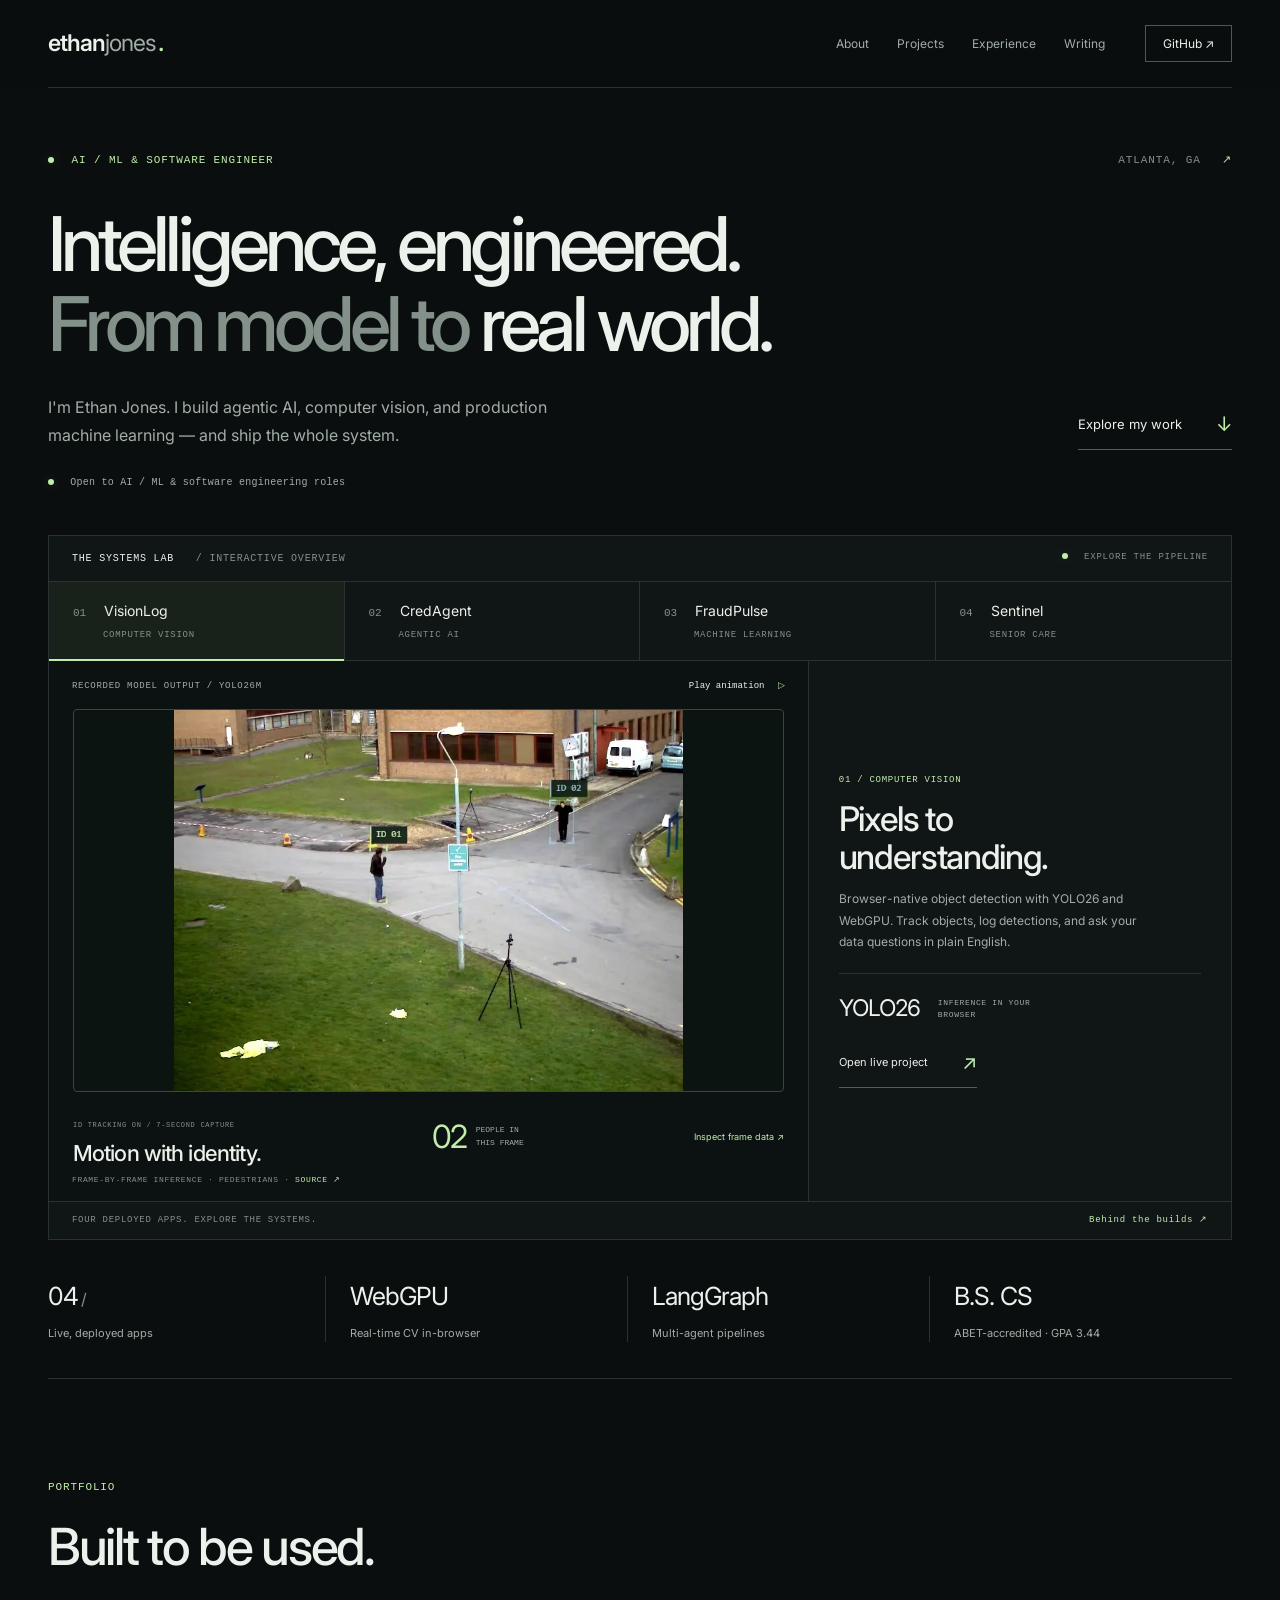
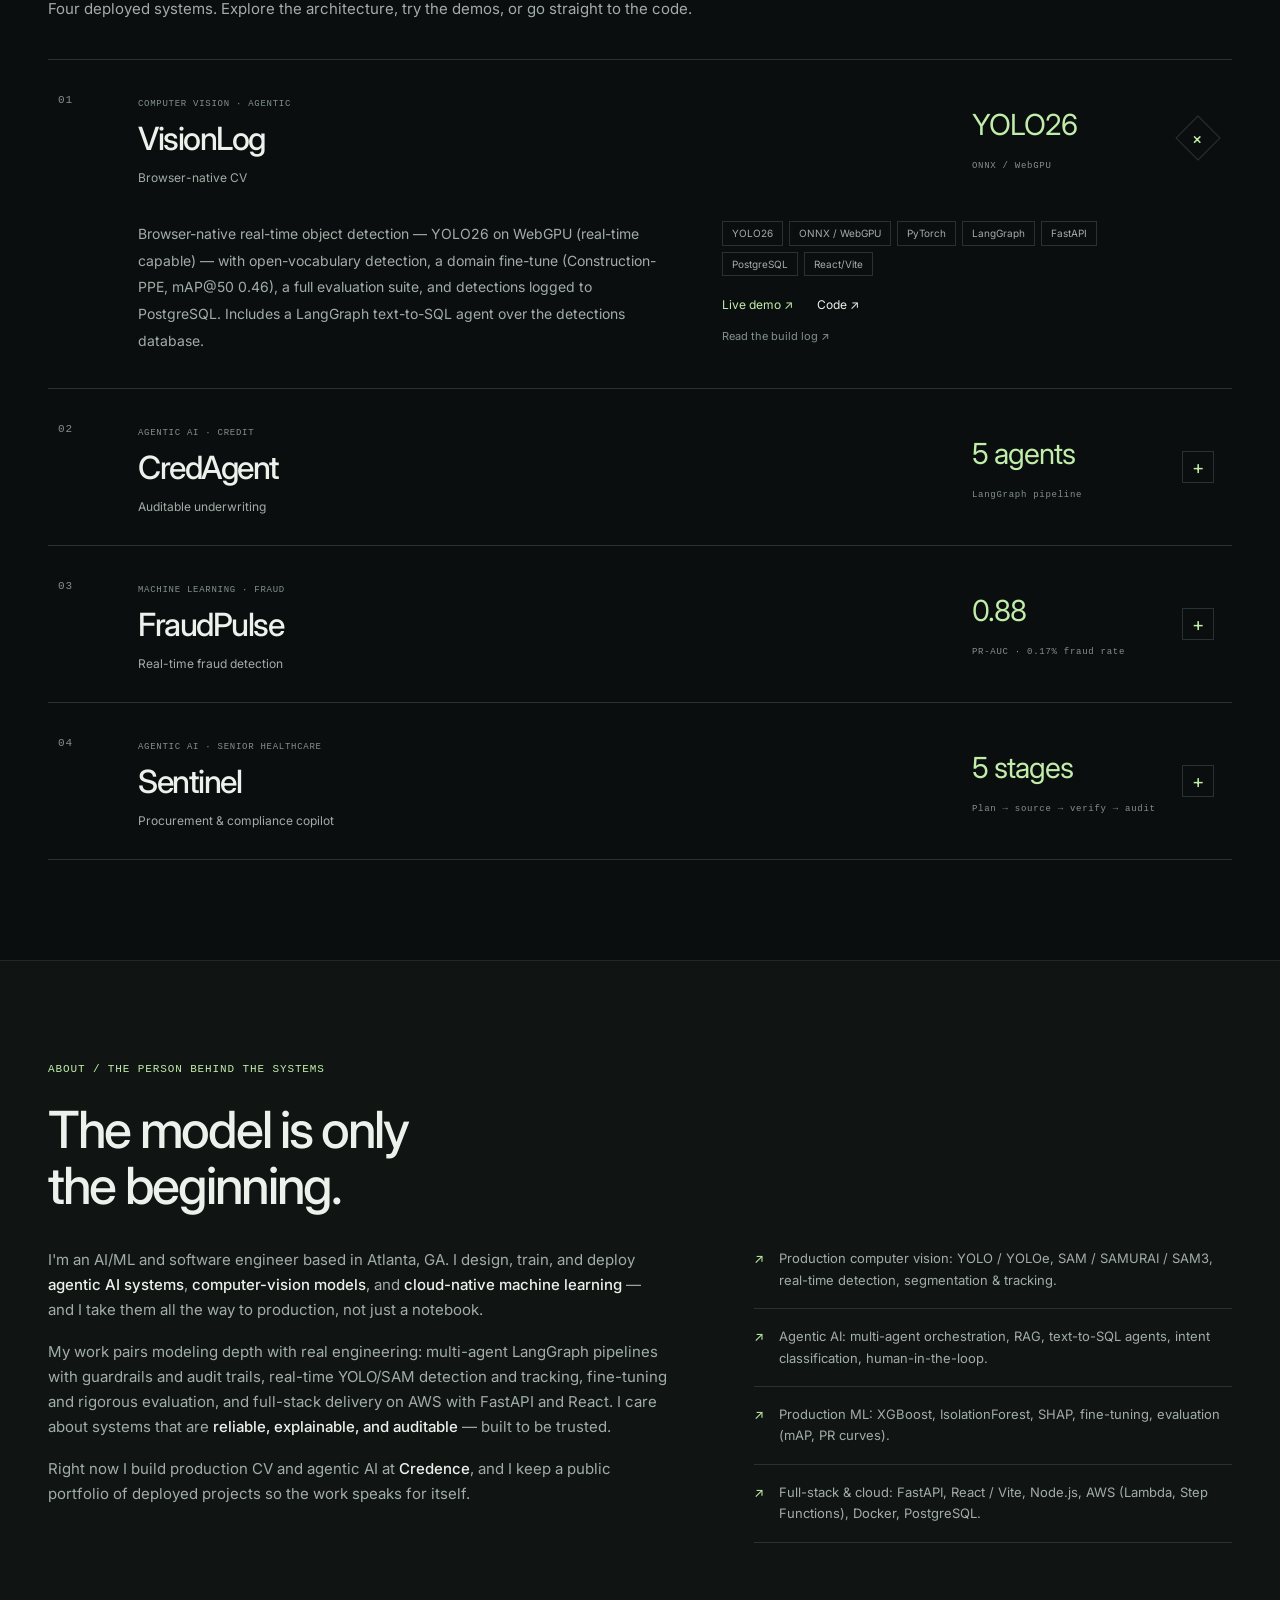
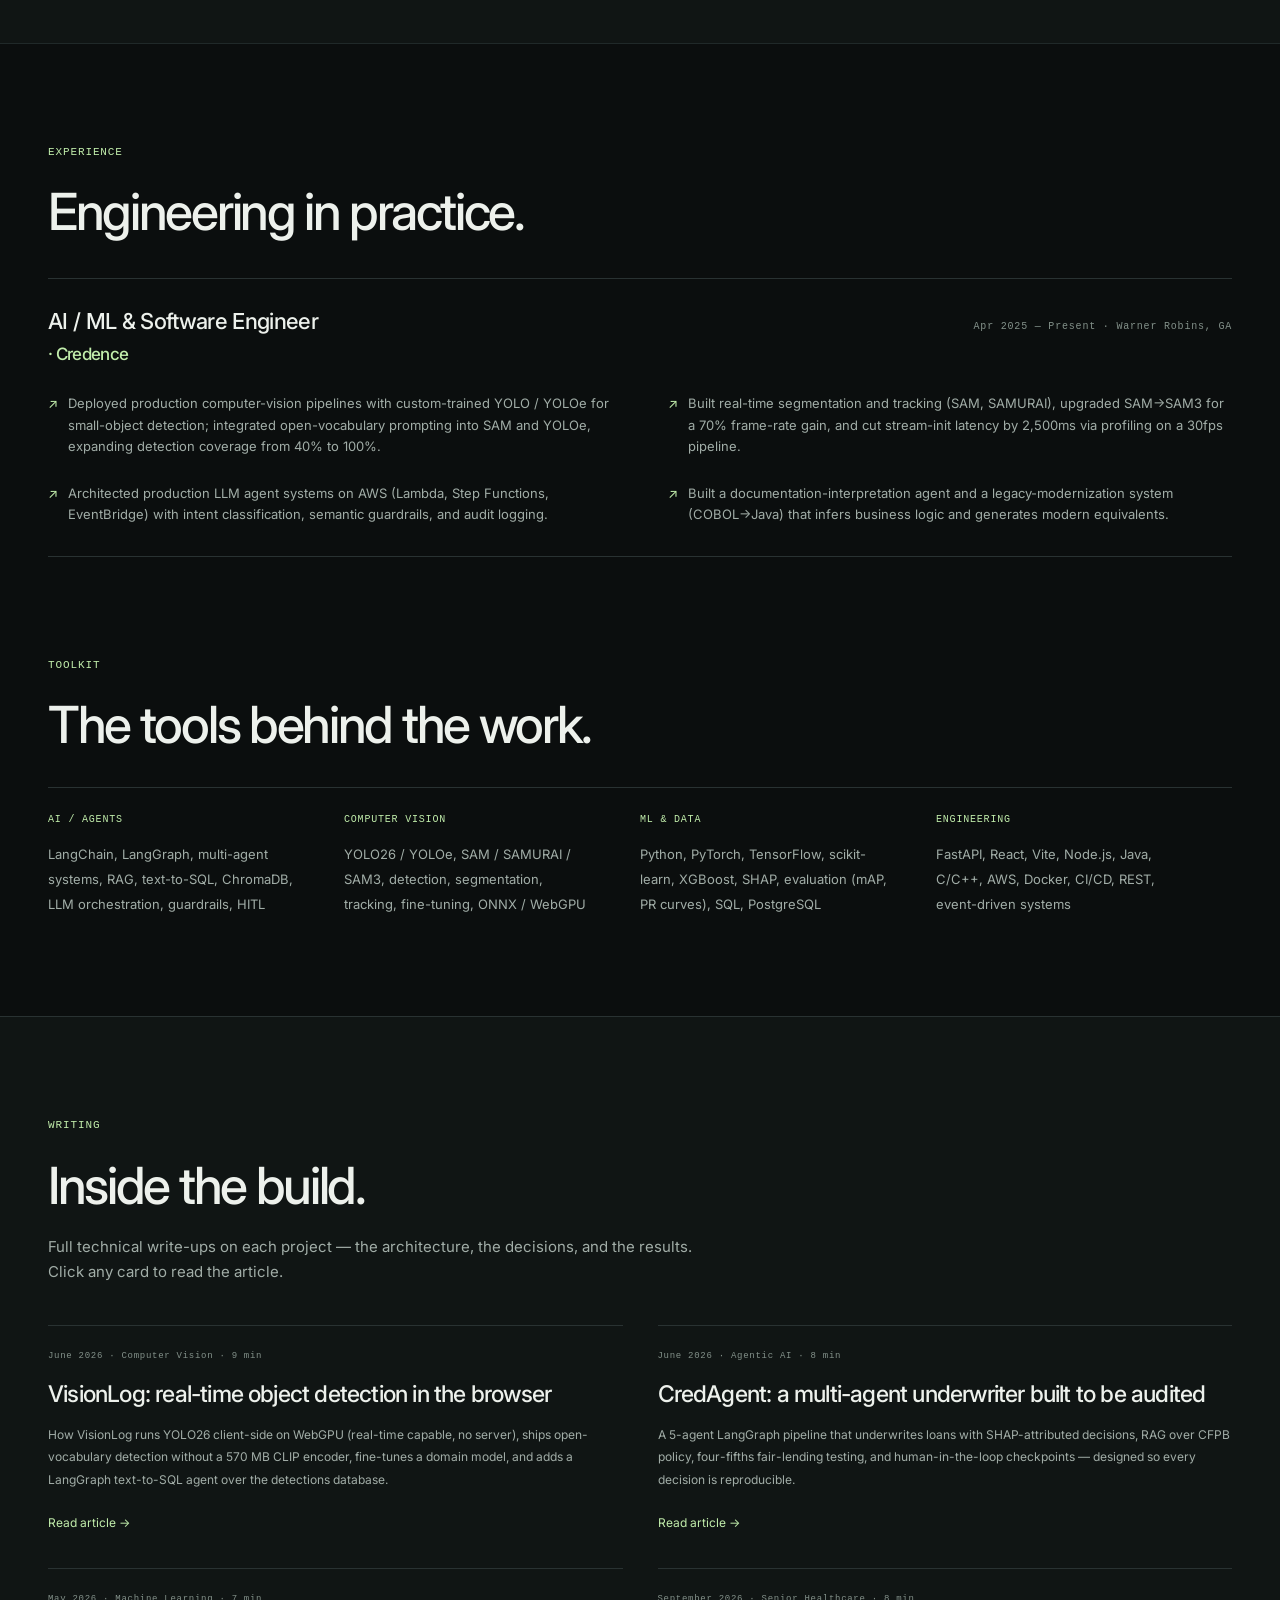
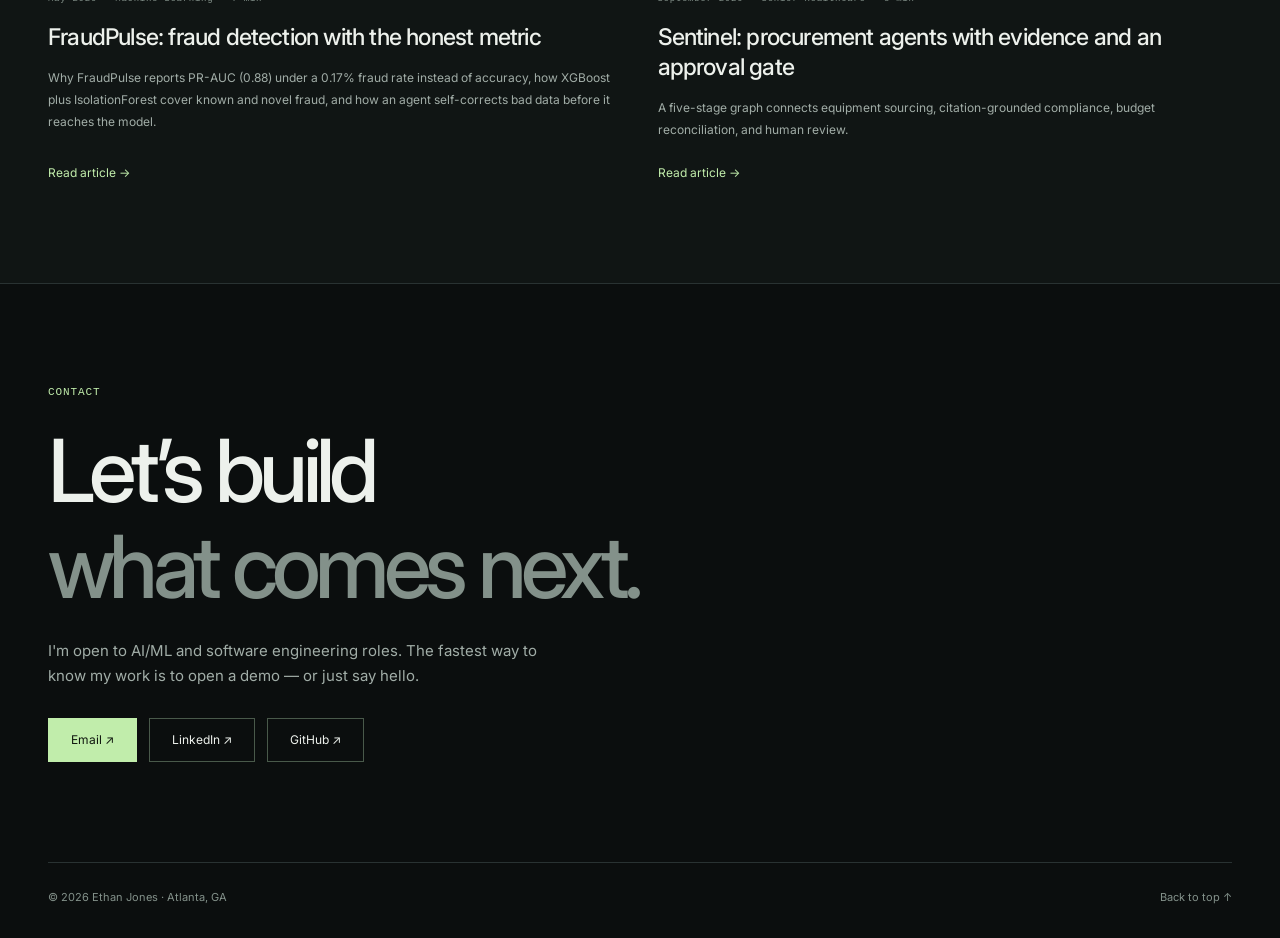
==== index.html @ f1b9b972 "Feature a continuous four-person tracking example with explicit replay" ====
<!DOCTYPE html>
<html lang="en">
<head>
<meta charset="UTF-8" />
<meta name="viewport" content="width=device-width, initial-scale=1.0" />
<title>Ethan Jones — AI / ML &amp; Software Engineer</title>
<meta name="description" content="Ethan Jones — AI/ML and software engineer building agentic AI, computer vision, and production machine learning. Four deployed projects across computer vision, finance, and senior-care procurement." />
<meta property="og:title" content="Ethan Jones — AI / ML & Software Engineer" />
<meta property="og:description" content="Building agentic AI, computer vision, and production ML — with four deployed projects." />
<meta property="og:type" content="website" />
<link rel="preconnect" href="https://fonts.googleapis.com" />
<link rel="preconnect" href="https://fonts.gstatic.com" crossorigin />
<link href="https://fonts.googleapis.com/css2?family=Space+Grotesk:wght@400;500;600;700&family=Inter:wght@400;500;600&display=swap" rel="stylesheet" />
<link rel="stylesheet" href="assets/style.css" />
</head>
<body><a class="skip-link" href="#main">Skip to content</a>

<nav aria-label="Main navigation">
  <div class="wrap nav-inner">
    <a href="#top" class="logo">ethan<span class="logo-light">jones</span><span class="logo-dot">.</span></a>
    <button class="menu-toggle" aria-expanded="false" aria-controls="nav-links">Menu <span aria-hidden="true">+</span></button><div class="nav-links" id="nav-links">
      <a href="#about">About</a>
      <a href="#projects">Projects</a>
      <a href="#experience">Experience</a>
      <a href="#writing">Writing</a>
      <a href="https://github.com/EthanJGithub" target="_blank" rel="noopener" class="nav-cta">GitHub ↗</a>
    </div>
  </div>
</nav>

<main id="main">
<header class="hero" id="top">
  <div class="wrap">
    <div class="hero-topline"><span class="eyebrow"><i></i> AI / ML &amp; SOFTWARE ENGINEER</span><span class="location">ATLANTA, GA <span aria-hidden="true">↗</span></span></div>
    <h1>Intelligence, engineered.<br><span>From model to <em>real world.</em></span></h1>
    <div class="hero-bottom"><p>I'm Ethan Jones. I build agentic AI, computer vision, and production machine learning — and ship the whole system.</p><a class="text-link" href="#projects">Explore my work <span aria-hidden="true">↓</span></a></div>
    <div class="hero-status"><span class="status-dot"></span> Open to AI / ML &amp; software engineering roles</div>
  </div>
</header>
<section class="showcase wrap" aria-labelledby="showcase-title">
  <div class="showcase-bar"><span id="showcase-title">THE SYSTEMS LAB <span class="muted">/ INTERACTIVE OVERVIEW</span></span><span class="lab-indicator"><i></i> EXPLORE THE PIPELINE</span></div>
  <div class="lab-tabs" role="tablist" aria-label="Explore a project">
    <button id="tab-vision" role="tab" aria-selected="true" aria-controls="lab-panel" data-project="vision" tabindex="0"><span>01</span> VisionLog <small>COMPUTER VISION</small></button>
    <button id="tab-credit" role="tab" aria-selected="false" aria-controls="lab-panel" data-project="credit" tabindex="-1"><span>02</span> CredAgent <small>AGENTIC AI</small></button>
    <button id="tab-fraud" role="tab" aria-selected="false" aria-controls="lab-panel" data-project="fraud" tabindex="-1"><span>03</span> FraudPulse <small>MACHINE LEARNING</small></button>
    <button id="tab-sentinel" role="tab" aria-selected="false" aria-controls="lab-panel" data-project="sentinel" tabindex="-1"><span>04</span> Sentinel <small>SENIOR CARE</small></button>
  </div>
  <div class="lab-body" id="lab-panel" role="tabpanel" aria-labelledby="tab-vision" tabindex="0">
    <div class="lab-visual" id="lab-visual" data-project="vision"><div class="real-output" id="real-output"><div class="detection-image"><video id="detection-video" controls muted playsinline preload="auto" poster="assets/visionlog-tracking-v2.webp" width="768" height="576" aria-label="Recorded VisionLog pedestrian detection: real moving footage with detections computed for every frame"><source src="assets/visionlog-tracking-v2.mp4" type="video/mp4" /></video></div><div class="result-summary"><div><span class="result-eyebrow">ID TRACKING ON / 7-SECOND CAPTURE</span><h3>Motion with identity.</h3></div><div class="result-total"><strong id="frame-count">02</strong><span>PEOPLE IN<br>THIS FRAME</span></div><a href="assets/visionlog-tracking-v2.json" target="_blank" rel="noopener">Inspect frame data &#8599;</a></div></div><div id="sentinel-graphic" class="sentinel-graphic" hidden aria-label="Sentinel architecture: equipment and evidence flow through a senior-care facility plan to human approval">
<div class="sentinel-map"><svg viewBox="0 0 760 440" role="img" aria-labelledby="sentinel-map-title"><title id="sentinel-map-title">A care facility surrounded by sourcing, compliance and budget services</title><defs><linearGradient id="care-fill" x2="1" y2="1"><stop stop-color="#233c45"/><stop offset="1" stop-color="#111e22"/></linearGradient><radialGradient id="care-glow"><stop stop-color="#95c9c5" stop-opacity=".15"/><stop offset="1" stop-color="#95c9c5" stop-opacity="0"/></radialGradient></defs>
<ellipse cx="380" cy="235" rx="240" ry="190" fill="url(#care-glow)"/><ellipse cx="380" cy="235" rx="245" ry="155" fill="none" stroke="#314b4d" stroke-dasharray="3 9"/>
<g fill="none" stroke="#42646a"><path class="care-flow" d="M140 125 Q240 125 295 205 M620 125 Q520 125 465 205 M145 335 Q240 330 298 275 M615 335 Q525 330 464 275"/></g>
<g transform="translate(268 124)"><path d="M0 50L112 0 224 50 112 104Z" fill="#28434a" stroke="#648f91"/><path d="M0 50V190L112 244V104Z" fill="#142b32" stroke="#648f91"/><path d="M224 50V190L112 244V104Z" fill="url(#care-fill)" stroke="#648f91"/><path d="M112 104V244" stroke="#93b9ad"/>
<g stroke="#709696" fill="#29444b"><path d="M20 82L45 94V120L20 108Z M63 103L88 115V141L63 129Z M20 130L45 142V168L20 156Z M63 151L88 163V189L63 177Z"/><path d="M138 115L163 103V129L138 141Z M180 95L205 83V109L180 121Z M138 164L163 152V178L138 190Z M180 144L205 132V158L180 170Z"/></g>
<path d="M99 28H125V40H138V58H125V70H99V58H86V40H99Z" fill="#c1e8cd"/>
</g>
<g class="care-node" transform="translate(50 77)"><rect width="200" height="74" rx="8" fill="#13242a" stroke="#47656b"/><text x="16" y="26" fill="#a6cbd1" font-size="11" letter-spacing="2">01 / SOURCING</text><text x="16" y="51" fill="#e7efe9" font-size="14">Equipment + contracts</text></g>
<g class="care-node" transform="translate(528 77)"><rect width="200" height="74" rx="8" fill="#13242a" stroke="#47656b"/><text x="16" y="26" fill="#a6cbd1" font-size="11" letter-spacing="2">02 / EVIDENCE</text><text x="16" y="51" fill="#e7efe9" font-size="14">Citation or abstain</text></g>
<g class="care-node" transform="translate(50 307)"><rect width="200" height="74" rx="8" fill="#13242a" stroke="#47656b"/><text x="16" y="26" fill="#a6cbd1" font-size="11" letter-spacing="2">03 / BUDGET</text><text x="16" y="51" fill="#e7efe9" font-size="14">Reconcile + re-source</text></g>
<g class="care-node" transform="translate(528 307)"><rect width="200" height="74" rx="8" fill="#192b27" stroke="#729a73"/><text x="16" y="26" fill="#c1e8ad" font-size="11" letter-spacing="2">04 / HUMAN GATE</text><text x="16" y="51" fill="#e7efe9" font-size="14">Review before ordering</text></g>
<g class="care-orbit"><circle cx="380" cy="80" r="5" fill="#c1e8ad"/><circle cx="380" cy="390" r="4" fill="#86b9d4"/></g>
<text x="380" y="414" fill="#9ab8b3" text-anchor="middle" font-size="11" letter-spacing="3">THE FACILITY IS THE CENTER OF THE PLAN</text></svg></div>
<div class="sentinel-map-footer"><span><i></i> CONNECTED CARE OPERATIONS</span><span>PLAN &#8594; VERIFY &#8594; APPROVE</span></div></div><canvas id="system-canvas" aria-label="Illustrative computer vision pipeline with tracked objects" role="img"></canvas><div class="visual-label"><span id="visual-caption">RECORDED MODEL OUTPUT / YOLO26M</span><button id="motion-toggle" aria-pressed="false">Pause animation <span aria-hidden="true">Ⅱ</span></button></div><span class="visual-note" id="visual-note">FRAME-BY-FRAME INFERENCE &middot; PEDESTRIANS &middot; <a href="https://github.com/opencv/opencv/blob/4.x/samples/data/vtest.avi" target="_blank" rel="noopener">SOURCE &#8599;</a></span></div>
    <div class="lab-copy"><span class="eyebrow" id="lab-category">01 / COMPUTER VISION</span><h2 id="lab-heading">Pixels to<br>understanding.</h2><p id="lab-description">Browser-native object detection with YOLO26 and WebGPU. Track objects, log detections, and ask your data questions in plain English.</p><div class="lab-metric"><strong id="lab-metric">YOLO26</strong><span id="lab-metric-label">INFERENCE IN YOUR BROWSER</span></div><a id="lab-demo" class="text-link" href="https://vision-log-lilac.vercel.app" target="_blank" rel="noopener">Open live project <span aria-hidden="true">↗</span></a></div>
  </div>
  <div class="lab-footer"><span>FOUR DEPLOYED APPS. EXPLORE THE SYSTEMS.</span><a href="#writing">Behind the builds ↗</a></div>
</section>
<div class="wrap stats">
 <div class="stat"><div class="n">04<span> /</span></div><div class="l">Live, deployed apps</div></div>
 <div class="stat"><div class="n">WebGPU</div><div class="l">Real-time CV in-browser</div></div>
 <div class="stat"><div class="n">LangGraph</div><div class="l">Multi-agent pipelines</div></div>
 <div class="stat"><div class="n">B.S. CS</div><div class="l">ABET-accredited · GPA 3.44</div></div>
</div>


<section id="projects">
  <div class="wrap">
    <span class="kicker">Portfolio</span>
    <h2 class="h2">Built to be used.</h2>
    <p class="lead">Four deployed systems. Explore the architecture, try the demos, or go straight to the code.</p>
    <div class="proj-grid">

      <details class="project-row" open><summary><span class="project-number">01</span><div class="project-title"><span class="ptag">Computer Vision · Agentic</span><h3>VisionLog</h3><span class="project-subtitle">Browser-native CV</span></div><div class="project-metric"><strong>YOLO26</strong><span>ONNX / WebGPU</span></div><span class="expand-icon" aria-hidden="true">+</span></summary><div class="project-body"><p>Browser-native real-time object detection — YOLO26 on WebGPU (real-time capable) — with open-vocabulary detection, a domain fine-tune (Construction-PPE, mAP@50 0.46), a full evaluation suite, and detections logged to PostgreSQL. Includes a LangGraph text-to-SQL agent over the detections database.</p><div><div class="tech"><span>YOLO26</span><span>ONNX / WebGPU</span><span>PyTorch</span><span>LangGraph</span><span>FastAPI</span><span>PostgreSQL</span><span>React/Vite</span></div><div class="card-links">
          <a class="demo" href="https://vision-log-lilac.vercel.app" target="_blank" rel="noopener">Live demo ↗</a>
          <a href="https://github.com/EthanJGithub/VisionLog" target="_blank" rel="noopener">Code ↗</a>
        </div><a class="project-article" href="articles/visionlog.html">Read the build log ↗</a></div></div></details>

      <details class="project-row"><summary><span class="project-number">02</span><div class="project-title"><span class="ptag">Agentic AI · Credit</span><h3>CredAgent</h3><span class="project-subtitle">Auditable underwriting</span></div><div class="project-metric"><strong>5 agents</strong><span>LangGraph pipeline</span></div><span class="expand-icon" aria-hidden="true">+</span></summary><div class="project-body"><p>A 5-agent LangGraph pipeline that underwrites consumer loans end to end — Ingestion → Risk Scoring → Policy Compliance → Decision → Audit — with human-in-the-loop checkpoints, RAG over policy, an immutable audit trail, and an XGBoost risk model (ROC-AUC 0.76) attributed with SHAP.</p><div><div class="tech"><span>LangGraph</span><span>RAG</span><span>ChromaDB</span><span>XGBoost</span><span>SHAP</span><span>FastAPI</span><span>React/Vite</span></div><div class="card-links">
          <a class="demo" href="https://ethanjgithub-credagent-streamlit-app-kruhoy.streamlit.app/" target="_blank" rel="noopener">Live demo ↗</a>
          <a href="https://github.com/EthanJGithub/CredAgent" target="_blank" rel="noopener">Code ↗</a>
        </div><a class="project-article" href="articles/credagent.html">Read the build log ↗</a></div></div></details>

      <details class="project-row"><summary><span class="project-number">03</span><div class="project-title"><span class="ptag">Machine Learning · Fraud</span><h3>FraudPulse</h3><span class="project-subtitle">Real-time fraud detection</span></div><div class="project-metric"><strong>0.88</strong><span>PR-AUC · 0.17% fraud rate</span></div><span class="expand-icon" aria-hidden="true">+</span></summary><div class="project-body"><p>A real-time fraud-detection service combining supervised XGBoost with unsupervised IsolationForest — reported on PR-AUC under extreme class imbalance (0.88 at a 0.17% fraud rate). Ships a FastAPI scoring API, a live stream simulator, an operations dashboard, and an agentic data-onboarding agent.</p><div><div class="tech"><span>XGBoost</span><span>IsolationForest</span><span>SHAP</span><span>FastAPI</span><span>React/Vite</span><span>Agentic</span></div><div class="card-links">
          <a class="demo" href="https://fraud-pulse.vercel.app" target="_blank" rel="noopener">Live demo ↗</a>
          <a href="https://github.com/EthanJGithub/FraudPulse" target="_blank" rel="noopener">Code ↗</a>
        </div><a class="project-article" href="articles/fraudpulse.html">Read the build log ↗</a></div></div></details>

      <details class="project-row"><summary><span class="project-number">04</span><div class="project-title"><span class="ptag">Agentic AI · Senior Healthcare</span><h3>Sentinel</h3><span class="project-subtitle">Procurement &amp; compliance copilot</span></div><div class="project-metric"><strong>5 stages</strong><span>Plan → source → verify → audit</span></div><span class="expand-icon" aria-hidden="true">+</span></summary><div class="project-body"><p>A senior-care procurement prototype that turns a facility request into an equipment plan. LangGraph coordinates sourcing, citation-grounded compliance checks, budget reconciliation, and an audit trail before human approval. Built with a Python agent, C# catalog service, TypeScript MCP tools, and a React console. Connects equipment planning with public regulation references and contract-aware sourcing. The console offers a labeled sample mode when its backend is unavailable.</p><div><div class="tech"><span>LangGraph</span><span>RAG</span><span>MCP</span><span>FastAPI</span><span>C# / ASP.NET Core</span><span>TypeScript / React</span><span>PostgreSQL</span><span>Docker</span><span>Terraform</span></div><div class="card-links"><a class="demo" href="https://sentinel-console-gamma.vercel.app" target="_blank" rel="noopener">Live console ↗</a><a href="https://github.com/EthanJGithub/Sentinel" target="_blank" rel="noopener">Code ↗</a></div><a class="project-article" href="articles/sentinel.html">Read the build log &#8599;</a></div></div></details>

    </div>
  </div>
</section>
<section id="about">
  <div class="wrap">
    <span class="kicker">About / The person behind the systems</span>
    <h2 class="h2">The model is only<br>the beginning.</h2>
    <div class="about-grid">
      <div>
        <p>I'm an AI/ML and software engineer based in Atlanta, GA. I design, train, and deploy <b>agentic AI systems</b>, <b>computer-vision models</b>, and <b>cloud-native machine learning</b> — and I take them all the way to production, not just a notebook.</p>
        <p>My work pairs modeling depth with real engineering: multi-agent LangGraph pipelines with guardrails and audit trails, real-time YOLO/SAM detection and tracking, fine-tuning and rigorous evaluation, and full-stack delivery on AWS with FastAPI and React. I care about systems that are <b>reliable, explainable, and auditable</b> — built to be trusted.</p>
        <p>Right now I build production CV and agentic AI at <b>Credence</b>, and I keep a public portfolio of deployed projects so the work speaks for itself.</p>
      </div>
      <ul class="hl">
        <li>Production computer vision: YOLO / YOLOe, SAM / SAMURAI / SAM3, real-time detection, segmentation &amp; tracking.</li>
        <li>Agentic AI: multi-agent orchestration, RAG, text-to-SQL agents, intent classification, human-in-the-loop.</li>
        <li>Production ML: XGBoost, IsolationForest, SHAP, fine-tuning, evaluation (mAP, PR curves).</li>
        <li>Full-stack &amp; cloud: FastAPI, React / Vite, Node.js, AWS (Lambda, Step Functions), Docker, PostgreSQL.</li>
      </ul>
    </div>
  </div>
</section>

<section id="experience">
  <div class="wrap">
    <span class="kicker">Experience</span>
    <h2 class="h2">Engineering in practice.</h2>
    <div class="xp">
      <div class="xp-head">
        <h3>AI / ML &amp; Software Engineer <span class="co">· Credence</span></h3>
        <span class="when">Apr 2025 — Present · Warner Robins, GA</span>
      </div>
      <ul>
        <li>Deployed production computer-vision pipelines with custom-trained YOLO / YOLOe for small-object detection; integrated open-vocabulary prompting into SAM and YOLOe, expanding detection coverage from 40% to 100%.</li>
        <li>Built real-time segmentation and tracking (SAM, SAMURAI), upgraded SAM→SAM3 for a 70% frame-rate gain, and cut stream-init latency by 2,500ms via profiling on a 30fps pipeline.</li>
        <li>Architected production LLM agent systems on AWS (Lambda, Step Functions, EventBridge) with intent classification, semantic guardrails, and audit logging.</li>
        <li>Built a documentation-interpretation agent and a legacy-modernization system (COBOL→Java) that infers business logic and generates modern equivalents.</li>
      </ul>
    </div>
  </div>
</section>

<section id="skills">
  <div class="wrap">
    <span class="kicker">Toolkit</span>
    <h2 class="h2">The tools behind the work.</h2>
    <div class="skills">
      <div class="skill"><h4>AI / Agents</h4><p>LangChain, LangGraph, multi-agent systems, RAG, text-to-SQL, ChromaDB, LLM orchestration, guardrails, HITL</p></div>
      <div class="skill"><h4>Computer Vision</h4><p>YOLO26 / YOLOe, SAM / SAMURAI / SAM3, detection, segmentation, tracking, fine-tuning, ONNX / WebGPU</p></div>
      <div class="skill"><h4>ML &amp; Data</h4><p>Python, PyTorch, TensorFlow, scikit-learn, XGBoost, SHAP, evaluation (mAP, PR curves), SQL, PostgreSQL</p></div>
      <div class="skill"><h4>Engineering</h4><p>FastAPI, React, Vite, Node.js, Java, C/C++, AWS, Docker, CI/CD, REST, event-driven systems</p></div>
    </div>
  </div>
</section>

<section id="writing">
  <div class="wrap">
    <span class="kicker">Writing</span>
    <h2 class="h2">Inside the build.</h2>
    <p class="lead">Full technical write-ups on each project — the architecture, the decisions, and the results. Click any card to read the article.</p>
    <div class="posts">
      <a class="post" href="articles/visionlog.html">
        <div class="date">June 2026 · Computer Vision · 9 min</div>
        <h3>VisionLog: real-time object detection in the browser</h3>
        <p>How VisionLog runs YOLO26 client-side on WebGPU (real-time capable, no server), ships open-vocabulary detection without a 570 MB CLIP encoder, fine-tunes a domain model, and adds a LangGraph text-to-SQL agent over the detections database.</p>
        <span class="read">Read article →</span>
      </a>
      <a class="post" href="articles/credagent.html">
        <div class="date">June 2026 · Agentic AI · 8 min</div>
        <h3>CredAgent: a multi-agent underwriter built to be audited</h3>
        <p>A 5-agent LangGraph pipeline that underwrites loans with SHAP-attributed decisions, RAG over CFPB policy, four-fifths fair-lending testing, and human-in-the-loop checkpoints — designed so every decision is reproducible.</p>
        <span class="read">Read article →</span>
      </a>
      <a class="post" href="articles/fraudpulse.html">
        <div class="date">May 2026 · Machine Learning · 7 min</div>
        <h3>FraudPulse: fraud detection with the honest metric</h3>
        <p>Why FraudPulse reports PR-AUC (0.88) under a 0.17% fraud rate instead of accuracy, how XGBoost plus IsolationForest cover known and novel fraud, and how an agent self-corrects bad data before it reaches the model.</p>
        <span class="read">Read article →</span>
      </a>
      <a class="post" href="articles/sentinel.html"><div class="date">September 2026 &middot; Senior Healthcare &middot; 8 min</div><h3>Sentinel: procurement agents with evidence and an approval gate</h3><p>A five-stage graph connects equipment sourcing, citation-grounded compliance, budget reconciliation, and human review.</p><span class="read">Read article &rarr;</span></a>
    </div>
  </div>
</section>

<section id="contact" class="contact">
  <div class="wrap">
    <span class="kicker">Contact</span>
    <h2 class="h2">Let’s build<br><span>what comes next.</span></h2>
    <p class="lead">I'm open to AI/ML and software engineering roles. The fastest way to know my work is to open a demo — or just say hello.</p>
    <div class="links-row">
      <a class="link-chip" href="mailto:ethan.jones2485@gmail.com">Email ↗</a>
      <a class="link-chip" href="https://linkedin.com/in/ethan-jones-cs" target="_blank" rel="noopener">LinkedIn ↗</a>
      <a class="link-chip" href="https://github.com/EthanJGithub" target="_blank" rel="noopener">GitHub ↗</a>
    </div>
  </div>
</section>

</main><footer>
  <div class="wrap nav-inner" style="height:auto">
    <span>© 2026 Ethan Jones · Atlanta, GA</span>
    <a href="#top">Back to top ↑</a>
  </div>
</footer>

<script src="assets/main.js" defer></script>
</body>
</html>
---- assets/style.css ----
:root{--bg:#0b0e0e;--bg-soft:#101515;--card:#111818;--line:#293232;--line-soft:#202929;--text:#edf1ec;--muted:#a1ada7;--muted-dim:#83918a;--cyan:#c1edab;--purple:#c1edab;--accent:#c1edab;--maxw:1240px;color-scheme:dark}
*{box-sizing:border-box;margin:0;padding:0}html{scroll-behavior:smooth;scroll-padding-top:100px}body{background:var(--bg);color:var(--text);font-family:Inter,Arial,sans-serif;line-height:1.65;-webkit-font-smoothing:antialiased}a{color:inherit;text-decoration:none}button{font:inherit;color:inherit;cursor:pointer}button,a,summary{-webkit-tap-highlight-color:transparent}a,button,summary{touch-action:manipulation}a:focus-visible,button:focus-visible,summary:focus-visible,[tabindex]:focus-visible{outline:2px solid var(--cyan);outline-offset:6px}::selection{background:var(--cyan);color:var(--bg)}h1,h2,h3,h4{font-weight:500;line-height:1.1;letter-spacing:-.045em}.wrap{width:calc(100% - 96px);max-width:var(--maxw);margin-inline:auto}.skip-link{position:fixed;top:-100px;left:20px;background:var(--cyan);color:var(--bg);padding:12px 20px;z-index:100}.skip-link:focus{top:12px}.eyebrow,.kicker,.location,.showcase-bar,.lab-tabs small,.visual-label,.visual-note,.lab-footer,.project-number,.ptag,.project-metric span,.when,.date,.skill h4,.hero-status,.lab-metric span{font-family:ui-monospace,SFMono-Regular,Consolas,monospace;font-size:11px;letter-spacing:.08em;line-height:1.5}.muted{color:var(--muted-dim)}
nav{position:sticky;top:0;z-index:30;background:#0b0eee00;background:rgba(11,14,14,.94);backdrop-filter:blur(16px)}.nav-inner{height:88px;display:flex;justify-content:space-between;align-items:center;border-bottom:1px solid var(--line)}.logo{display:inline-flex;align-items:baseline;font-size:23px;font-weight:600;letter-spacing:-1px}.logo-light{font-weight:400;color:var(--muted)}.logo-dot{color:var(--cyan);margin-left:2px}.nav-links{display:flex;align-items:center;gap:28px;font-size:12px}.nav-links a{color:var(--muted);transition:color .2s}.nav-links a:hover,.text-link:hover{color:var(--cyan)}.nav-links .nav-cta{border:1px solid #4a5a50;padding:8px 17px;color:var(--text);margin-left:12px}.menu-toggle{display:none}
.hero{padding:64px 0 45px;position:relative}.hero-topline{display:flex;justify-content:space-between;align-items:center;margin-bottom:35px}.eyebrow{color:var(--cyan)}.eyebrow i,.status-dot,.lab-indicator i{display:inline-block;width:6px;height:6px;border-radius:50%;background:var(--cyan);margin-right:10px;box-shadow:0 0 12px #c1edab30}.location{color:var(--muted-dim)}.location span{color:var(--cyan);padding-left:14px}.hero h1{font-size:clamp(42px,5.9vw,85px);line-height:1.06;letter-spacing:-.065em}.hero h1>span{color:var(--muted-dim)}.hero h1 em{font-style:normal;color:var(--text)}.hero-bottom{display:flex;justify-content:space-between;align-items:end;gap:32px;margin-top:29px}.hero-bottom p{color:var(--muted);font-size:16px;max-width:530px;line-height:1.8}.text-link{display:inline-flex;justify-content:space-between;align-items:center;gap:34px;font-size:13px;padding-bottom:8px;border-bottom:1px solid #53614f;white-space:nowrap;transition:color .2s}.text-link span{color:var(--cyan);font-size:20px}.hero-status{color:var(--muted);margin-top:25px;font-size:10px;letter-spacing:.025em}
section{padding:100px 0;scroll-margin-top:20px}.showcase{border:1px solid var(--line);padding:0;background:var(--bg-soft)}.showcase-bar{display:flex;justify-content:space-between;padding:15px 23px;border-bottom:1px solid var(--line);font-size:10px}.showcase-bar .muted{margin-left:15px}.lab-indicator{color:var(--muted-dim);font-size:9px}.lab-tabs{display:grid;grid-template-columns:repeat(4,1fr);border-bottom:1px solid var(--line)}.lab-tabs button{border:0;border-right:1px solid var(--line);background:transparent;text-align:left;padding:17px 24px;font-size:14px;position:relative;transition:background .2s}.lab-tabs button:last-child{border-right:0}.lab-tabs button[aria-selected=true]{background:#19211b}.lab-tabs button[aria-selected=true]:after{content:"";position:absolute;bottom:-1px;left:0;right:0;height:2px;background:var(--cyan)}.lab-tabs button>span{font-family:monospace;font-size:11px;color:var(--muted-dim);margin-right:14px}.lab-tabs small{font-size:9px;color:var(--muted-dim);float:right;padding-top:4px}.lab-body{display:grid;grid-template-columns:1.8fr 1fr;min-height:335px}.lab-visual{position:relative;border-right:1px solid var(--line);overflow:hidden;min-height:335px;background:#0c1211}.lab-visual canvas{width:100%;height:100%;position:absolute;inset:0}.visual-label{position:absolute;top:19px;left:23px;right:23px;display:flex;justify-content:space-between;gap:16px;font-size:9px;color:var(--muted)}#motion-toggle{border:0;background:#0c1211aa;font-family:inherit;font-size:9px;letter-spacing:0;color:var(--text)}#motion-toggle span{margin-left:8px;color:var(--cyan)}.visual-note{position:absolute;bottom:15px;left:23px;font-size:8px;color:var(--muted-dim)}.lab-copy{padding:28px 30px;display:flex;flex-direction:column;align-items:start}.lab-copy .eyebrow{font-size:9px}.lab-copy h2{font-size:34px;letter-spacing:-.04em;margin:13px 0}.lab-copy p{font-size:12px;line-height:1.8;color:var(--muted);max-width:320px}.lab-metric{display:flex;align-items:center;gap:18px;width:100%;border-top:1px solid var(--line);padding-top:16px;margin-top:20px}.lab-metric strong{font-size:23px;letter-spacing:-1px;font-weight:400}.lab-metric span{font-size:8px;color:var(--muted);max-width:115px}.lab-copy .text-link{margin-top:18px;font-size:11px}.lab-footer{display:flex;justify-content:space-between;border-top:1px solid var(--line);padding:12px 23px;color:var(--muted-dim);font-size:9px}.lab-footer a{color:var(--cyan)}
.stats{display:grid;grid-template-columns:repeat(4,1fr);padding:36px 0;border-bottom:1px solid var(--line);gap:24px}.stat{border-right:1px solid var(--line);padding-right:15px}.stat:last-child{border:0}.stat .n{font-size:25px;letter-spacing:-1px}.stat .n span{color:var(--muted-dim);font-size:16px}.stat .l{font-size:11px;color:var(--muted);margin-top:6px}.kicker{display:block;color:var(--cyan);text-transform:uppercase;margin-bottom:23px}.h2{font-size:clamp(32px,4vw,53px);margin-bottom:22px}.lead{color:var(--muted);font-size:15px;max-width:660px}.proj-grid{margin-top:38px;border-top:1px solid var(--line)}.project-row{border-bottom:1px solid var(--line)}.project-row summary{list-style:none;display:grid;grid-template-columns:60px 1fr 190px 40px;align-items:center;gap:20px;padding:27px 10px;cursor:pointer;transition:background .2s}.project-row summary::-webkit-details-marker{display:none}.project-row summary:hover{background:#131b16}.project-number{color:var(--muted-dim);align-self:start;padding-top:5px}.ptag{font-size:9px;color:var(--muted-dim);text-transform:uppercase}.project-title h3{font-size:32px;margin:7px 0}.project-subtitle{font-size:12px;color:var(--muted)}.project-metric strong{font-size:29px;font-weight:400;color:var(--cyan);letter-spacing:-1px;display:block}.project-metric span{font-size:9px;color:var(--muted-dim)}.expand-icon{border:1px solid var(--line);width:32px;height:32px;display:grid;place-items:center;font-size:19px;color:var(--cyan);transition:transform .25s}.project-row[open] .expand-icon{transform:rotate(45deg)}.project-body{display:grid;grid-template-columns:1.2fr 1fr;gap:55px;padding:5px 70px 34px 90px}.project-body p{font-size:14px;color:var(--muted);line-height:1.9}.tech,.stack{display:flex;gap:6px;flex-wrap:wrap}.tech span,.stack span{font-size:10px;border:1px solid var(--line);padding:3px 9px;color:var(--muted)}.card-links{display:flex;gap:24px;margin-top:19px;font-size:12px}.card-links .demo{color:var(--cyan)}.card-links a:hover,.project-article:hover{text-decoration:underline}.project-article{display:inline-block;font-size:11px;color:var(--muted-dim);margin-top:12px}
#about{background:#101514;border-block:1px solid var(--line-soft)}.about-grid{display:grid;grid-template-columns:1.3fr 1fr;gap:85px;margin-top:35px}.about-grid p{color:var(--muted);font-size:15px;margin-bottom:18px}.about-grid b{font-weight:500;color:var(--text)}.hl{list-style:none;display:grid;gap:0}.hl li{color:var(--muted);font-size:13px;padding:17px 0 17px 25px;border-bottom:1px solid var(--line);position:relative}.hl li:first-child{padding-top:0}.hl li:before{content:"↗";color:var(--cyan);position:absolute;left:0}#experience{padding-bottom:60px}.xp{border-block:1px solid var(--line);padding:30px 0;margin-top:38px}.xp-head{display:flex;align-items:baseline;justify-content:space-between;gap:20px}.xp-head h3{font-size:22px;letter-spacing:-.03em}.co{display:block;font-size:17px;color:var(--cyan);margin-top:12px}.when{color:var(--muted-dim);font-size:10px}.xp ul{list-style:none;display:grid;grid-template-columns:1fr 1fr;gap:25px 55px;margin-top:30px}.xp li{color:var(--muted);font-size:13px;padding-left:20px;position:relative}.xp li:before{content:"↗";position:absolute;left:0;color:var(--cyan)}#skills{padding-top:40px}.skills{display:grid;grid-template-columns:repeat(4,1fr);margin-top:35px;border-top:1px solid var(--line)}.skill{padding:24px 24px 0 0;margin-right:24px}.skill h4{font-size:10px;text-transform:uppercase;color:var(--cyan);margin-bottom:15px}.skill p{font-size:13px;color:var(--muted);line-height:1.9}#writing{border-block:1px solid var(--line);background:#101514}.posts{display:grid;grid-template-columns:repeat(3,1fr);gap:32px;margin-top:40px}.post{display:flex;flex-direction:column;border-top:1px solid #49594a;padding-top:23px;transition:border-color .2s}.post:hover{border-color:var(--cyan)}.date{font-size:9px;color:var(--muted-dim);margin-bottom:17px}.post h3{font-size:23px;letter-spacing:-.035em;line-height:1.3;margin-bottom:14px}.post p{font-size:12px;color:var(--muted);line-height:1.85;flex:1}.read{font-size:12px;color:var(--cyan);margin-top:22px}.post:hover .read{text-decoration:underline}.contact{padding:100px 0}.contact .h2{font-size:clamp(45px,6.8vw,90px);letter-spacing:-.065em}.contact .h2 span{color:var(--muted-dim)}.contact .lead{margin-top:24px;max-width:530px}.links-row{display:flex;gap:12px;margin-top:30px;flex-wrap:wrap}.link-chip,.btn{display:inline-flex;gap:12px;padding:11px 22px;border:1px solid #49594a;font-size:12px;transition:background .2s,color .2s}.link-chip:first-child,.btn-primary{background:var(--cyan);border-color:var(--cyan);color:#10170f}.link-chip:hover,.btn:hover{background:var(--text);color:var(--bg)}footer{color:var(--muted-dim);font-size:11px}footer .nav-inner{padding:25px 0 32px;border-top:1px solid var(--line);border-bottom:0}footer a:hover{color:var(--cyan)}
@media(min-width:1600px){.hero{padding-top:85px}.hero h1{font-size:90px}}
@media(max-width:1000px){.wrap{width:calc(100% - 56px)}.lab-tabs small{display:none}.lab-body{grid-template-columns:1.4fr 1fr}.lab-copy{padding:24px}.lab-copy h2{font-size:30px}.nav-links{gap:18px}.project-body{padding-left:70px;padding-right:20px;gap:30px}.about-grid{gap:40px}.skills{grid-template-columns:1fr 1fr}.skill{padding-bottom:22px}.posts{gap:22px}.post h3{font-size:20px}}
@media(max-width:680px){html{scroll-padding-top:84px}.wrap{width:calc(100% - 36px)}.nav-inner{height:70px}.logo{font-size:21px}.menu-toggle{display:flex;gap:20px;align-items:center;background:transparent;border:1px solid var(--line);padding:6px 12px;font-size:11px}.menu-toggle span{color:var(--cyan)}.nav-links{display:none;position:absolute;top:70px;left:0;right:0;padding:24px;background:var(--bg-soft);border-bottom:1px solid var(--line);flex-wrap:wrap;gap:22px}.nav-links.is-open{display:flex}.nav-links .nav-cta{margin-left:0}.hero{padding:37px 0 30px}.hero-topline{margin-bottom:27px}.eyebrow{font-size:9px}.location{font-size:8px}.location span{display:none}.hero h1{font-size:clamp(34px,7.8vw,53px);line-height:1.13;letter-spacing:-.06em}.hero-bottom{align-items:start;flex-direction:column;gap:19px;margin-top:23px}.hero-bottom p{font-size:13px;max-width:95%}.hero-bottom .text-link{font-size:11px}.hero-status{font-size:9px;max-width:280px;line-height:1.8}.showcase-bar{padding:12px;font-size:9px}.showcase-bar .muted,.lab-indicator{display:none}.lab-tabs button{padding:14px 10px;font-size:11px}.lab-tabs button>span{margin-right:5px;font-size:9px}.lab-body{grid-template-columns:1fr}.lab-visual{min-height:270px;border-right:0;border-bottom:1px solid var(--line)}.visual-label{left:12px;right:12px;top:15px;font-size:7px;gap:10px}#motion-toggle{font-size:8px}.visual-note{left:12px;font-size:7px}.lab-copy{padding:25px}.lab-copy h2{font-size:33px}.lab-copy h2 br{display:none}.lab-copy p{max-width:none}.lab-metric{margin-top:19px}.lab-footer{padding:12px;font-size:7px;gap:16px;align-items:center}.lab-footer a{white-space:nowrap}.stats{grid-template-columns:1fr 1fr;gap:25px;padding:30px 0}.stat:nth-child(2){border:0}.stat .n{font-size:23px}.stat .l{font-size:10px}section{padding:65px 0}.kicker{font-size:9px;margin-bottom:18px}.h2{font-size:36px}.lead{font-size:13px}.project-row summary{grid-template-columns:22px 1fr 26px;gap:10px;padding:23px 0}.project-title h3{font-size:28px}.project-title .ptag{font-size:8px}.project-metric{grid-column:2;grid-row:2;display:flex;gap:12px;align-items:center}.project-metric strong{font-size:20px}.project-metric span{font-size:8px}.expand-icon{grid-column:3;grid-row:1;width:26px;height:26px}.project-body{grid-template-columns:1fr;padding:0 0 25px 32px;gap:20px}.project-body p{font-size:12px}.about-grid{grid-template-columns:1fr;gap:25px}.about-grid p{font-size:13px}.hl li{font-size:12px}.xp-head{flex-direction:column;gap:18px}.xp-head h3{font-size:21px}.xp ul{grid-template-columns:1fr;gap:20px}.xp li{font-size:12px}.skills{gap:10px 25px}.skill{padding-right:0;margin:0}.skill p{font-size:12px}.posts{grid-template-columns:1fr;gap:35px}.post h3{font-size:25px}.post p{font-size:13px}.contact{padding:70px 0}.contact .h2{font-size:clamp(42px,10vw,66px)}.link-chip{padding:10px 17px}.contact .lead{font-size:13px}footer .nav-inner{font-size:9px;gap:15px}}
@media(prefers-reduced-motion:reduce){html{scroll-behavior:auto}*,*:before,*:after{animation:none!important;transition:none!important}}

.lab-tabs small{display:block;float:none;margin-left:30px;margin-top:3px}@media(max-width:1000px){.lab-tabs small{display:none}}@media(max-width:680px){.lab-tabs{grid-template-columns:repeat(2,1fr)}.lab-tabs button:nth-child(2){border-right:0}.lab-tabs button:nth-child(-n+2){border-bottom:1px solid var(--line)}}

/* Captured output from the actual app, with directly recorded detector scores. */
.lab-body{min-height:430px}.lab-visual{min-height:430px}.lab-copy{justify-content:center}.real-output{height:430px;display:grid;grid-template-columns:1.2fr 1fr;gap:25px;padding:48px 24px 35px}.real-output[hidden]{display:none}.lab-visual[data-project="vision"] #system-canvas{visibility:hidden}.detection-image{min-height:0;display:block;height:100%;overflow:hidden;border:1px solid #3a503a;border-radius:4px;background:#152016}.detection-image img{display:block;width:100%;height:100%;object-fit:contain}.result-summary{padding:4px 0;display:flex;flex-direction:column;justify-content:center}.result-eyebrow{font-family:monospace;font-size:8px;letter-spacing:.1em;color:var(--muted-dim)}.result-summary h3{font-size:25px;line-height:1.15;margin:10px 0 15px;letter-spacing:-.04em}.result-total{display:flex;gap:15px;align-items:center;margin-bottom:12px}.result-total>strong{font-size:38px;line-height:1;color:var(--cyan);font-weight:400;letter-spacing:-2px}.result-total>span{font-family:monospace;font-size:8px;line-height:1.6;color:var(--muted)}.result-summary ul{list-style:none;border-top:1px solid var(--line);margin:0 0 13px}.result-summary li{display:flex;justify-content:space-between;gap:15px;padding:5px 0;border-bottom:1px solid var(--line);font-family:monospace;font-size:9px;color:var(--muted)}.result-summary li strong{color:var(--cyan);font-weight:400}.result-summary>a{font-size:9px;color:var(--cyan)}.visual-note a{color:var(--cyan)}
@media(max-width:1000px){.real-output{padding-inline:18px;gap:17px}.result-summary h3{font-size:22px}.result-eyebrow{font-size:7px}}
@media(max-width:680px){.real-output{padding:43px 14px 32px;height:375px;gap:15px;grid-template-columns:1.15fr 1fr}.lab-visual{min-height:375px}.result-summary h3{font-size:22px}.result-total>strong{font-size:32px}.result-summary li{font-size:8px}.result-summary>a{font-size:8px}.lab-visual .visual-note{font-size:6.5px}}

/* A frame-aligned recording: pixels and detection overlays share one video. */
.lab-body,.lab-visual{min-height:540px}.real-output{height:540px;display:flex;flex-direction:column;gap:16px;padding:48px 24px 35px}.detection-image{flex:1;min-height:0;border-color:#334b3b;background:#0b1410}.detection-image video{display:block;width:100%;height:100%;object-fit:contain}.result-summary{flex-direction:row;align-items:center;justify-content:space-between;gap:15px;padding:0}.result-summary h3{font-size:22px;margin:6px 0 0}.result-total{margin:0;gap:10px}.result-total>strong{font-size:32px}.result-summary>a{white-space:nowrap}.result-eyebrow{font-size:7px}
@media(max-width:680px){.lab-body{min-height:0}.lab-visual{min-height:400px}.real-output{height:400px;padding:44px 12px 32px;gap:12px}.result-summary{gap:10px;flex-wrap:wrap}.result-summary h3{font-size:19px}.result-summary>a{font-size:8px}.result-total>strong{font-size:26px}.result-total>span{font-size:7px}.result-eyebrow{font-size:6px}}

.sentinel-graphic{position:absolute;inset:45px 12px 36px;display:flex;flex-direction:column;justify-content:center}.sentinel-graphic[hidden]{display:none}.sentinel-map{width:100%;min-height:0}.sentinel-map svg{width:100%;display:block;font-family:Inter,sans-serif}.lab-visual[data-project="sentinel"] #system-canvas{visibility:hidden}.care-flow{stroke-width:2;stroke-dasharray:5 9;animation:care-flow 3s linear infinite}.care-orbit{transform-origin:380px 235px;animation:care-orbit 14s linear infinite}.is-paused *{animation-play-state:paused!important}.sentinel-map-footer{display:flex;justify-content:space-between;gap:12px;border-top:1px solid #2c4544;padding:15px 12px;font:8px monospace;color:#8fa9a1;letter-spacing:.04em}.sentinel-map-footer i{display:inline-block;width:5px;height:5px;border-radius:50%;background:#c1e8ad;margin-right:8px}@keyframes care-flow{to{stroke-dashoffset:-56}}@keyframes care-orbit{to{transform:rotate(360deg)}}@media(max-width:680px){.sentinel-graphic{inset:45px 5px 30px}.sentinel-map-footer{font-size:6px;flex-wrap:wrap;padding:13px 10px}.sentinel-map svg{min-height:250px}}

.posts{grid-template-columns:repeat(2,minmax(0,1fr));gap:35px}.posts .post{border-top:1px solid var(--line);padding-top:24px}@media(max-width:680px){.posts{grid-template-columns:1fr}}

.sentinel-map{flex:1;min-height:0}.sentinel-map svg{height:100%;min-height:0}.sentinel-map-footer{flex-shrink:0}
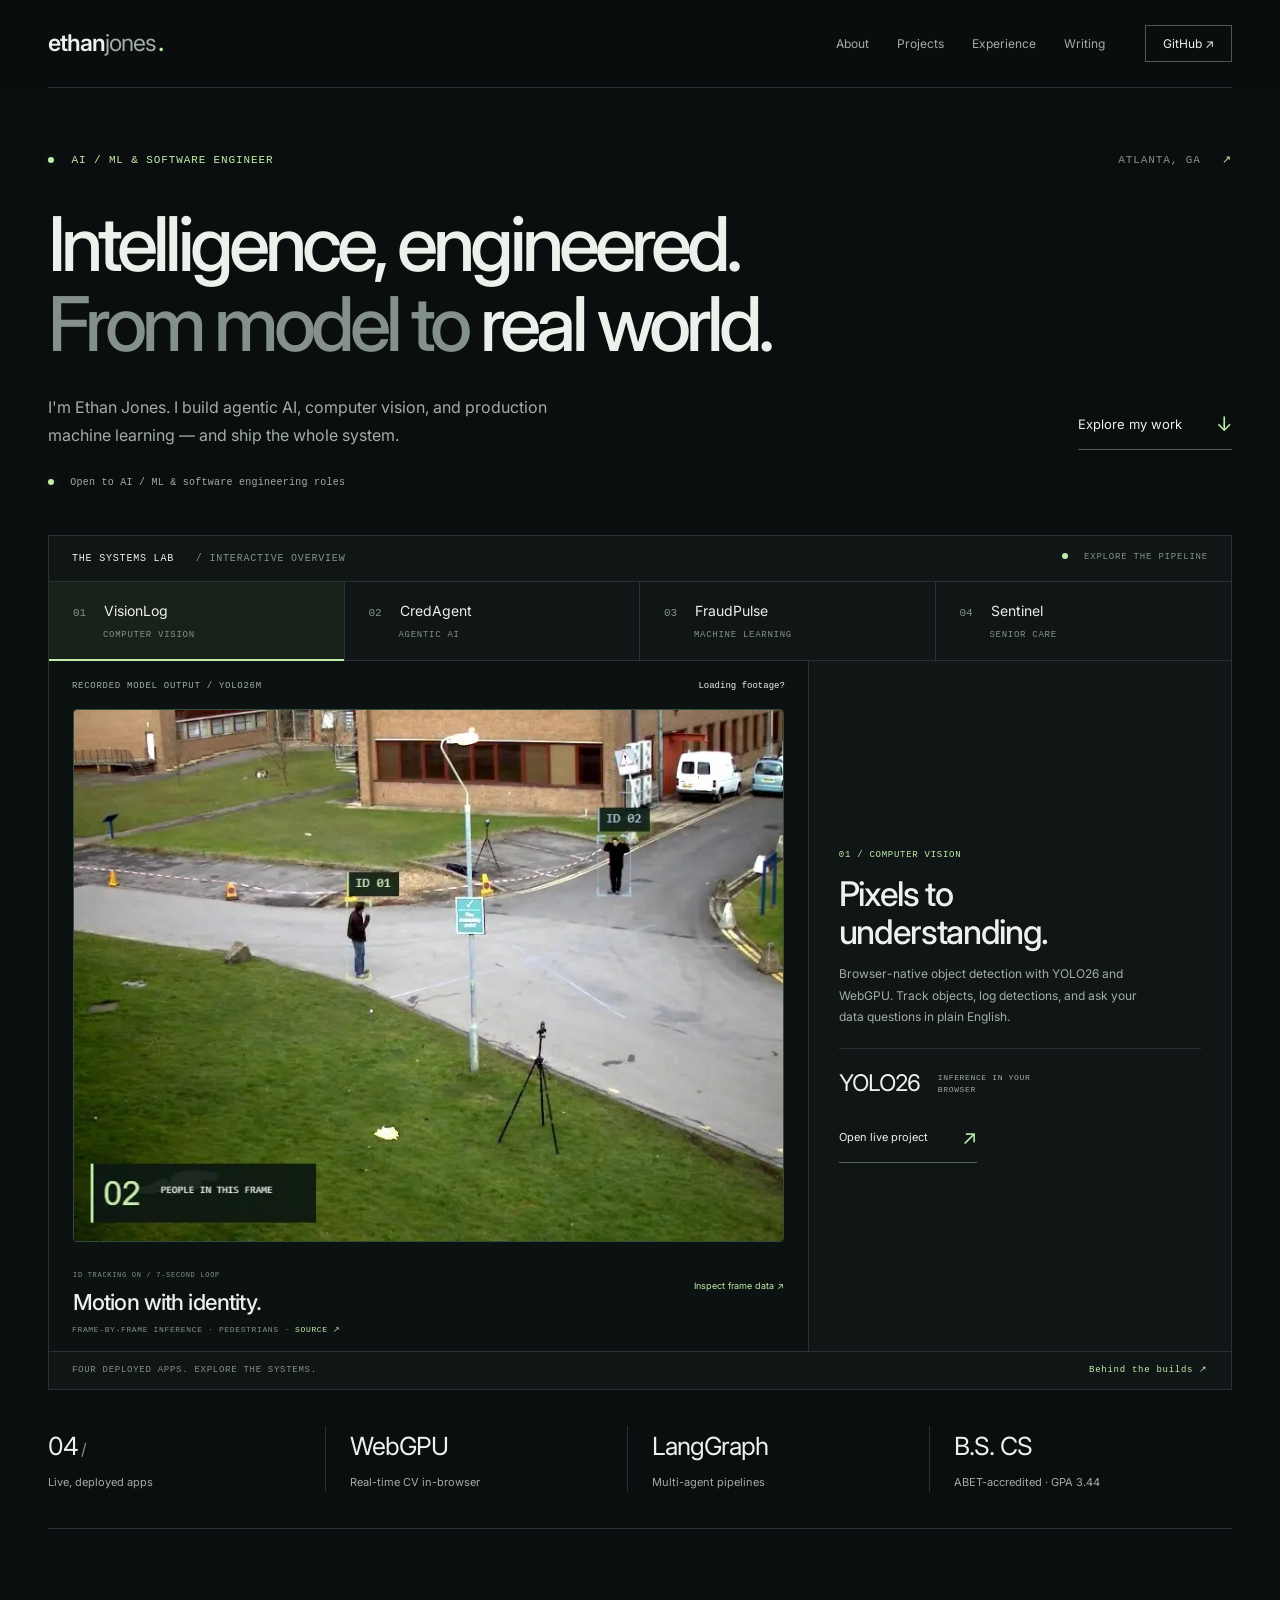
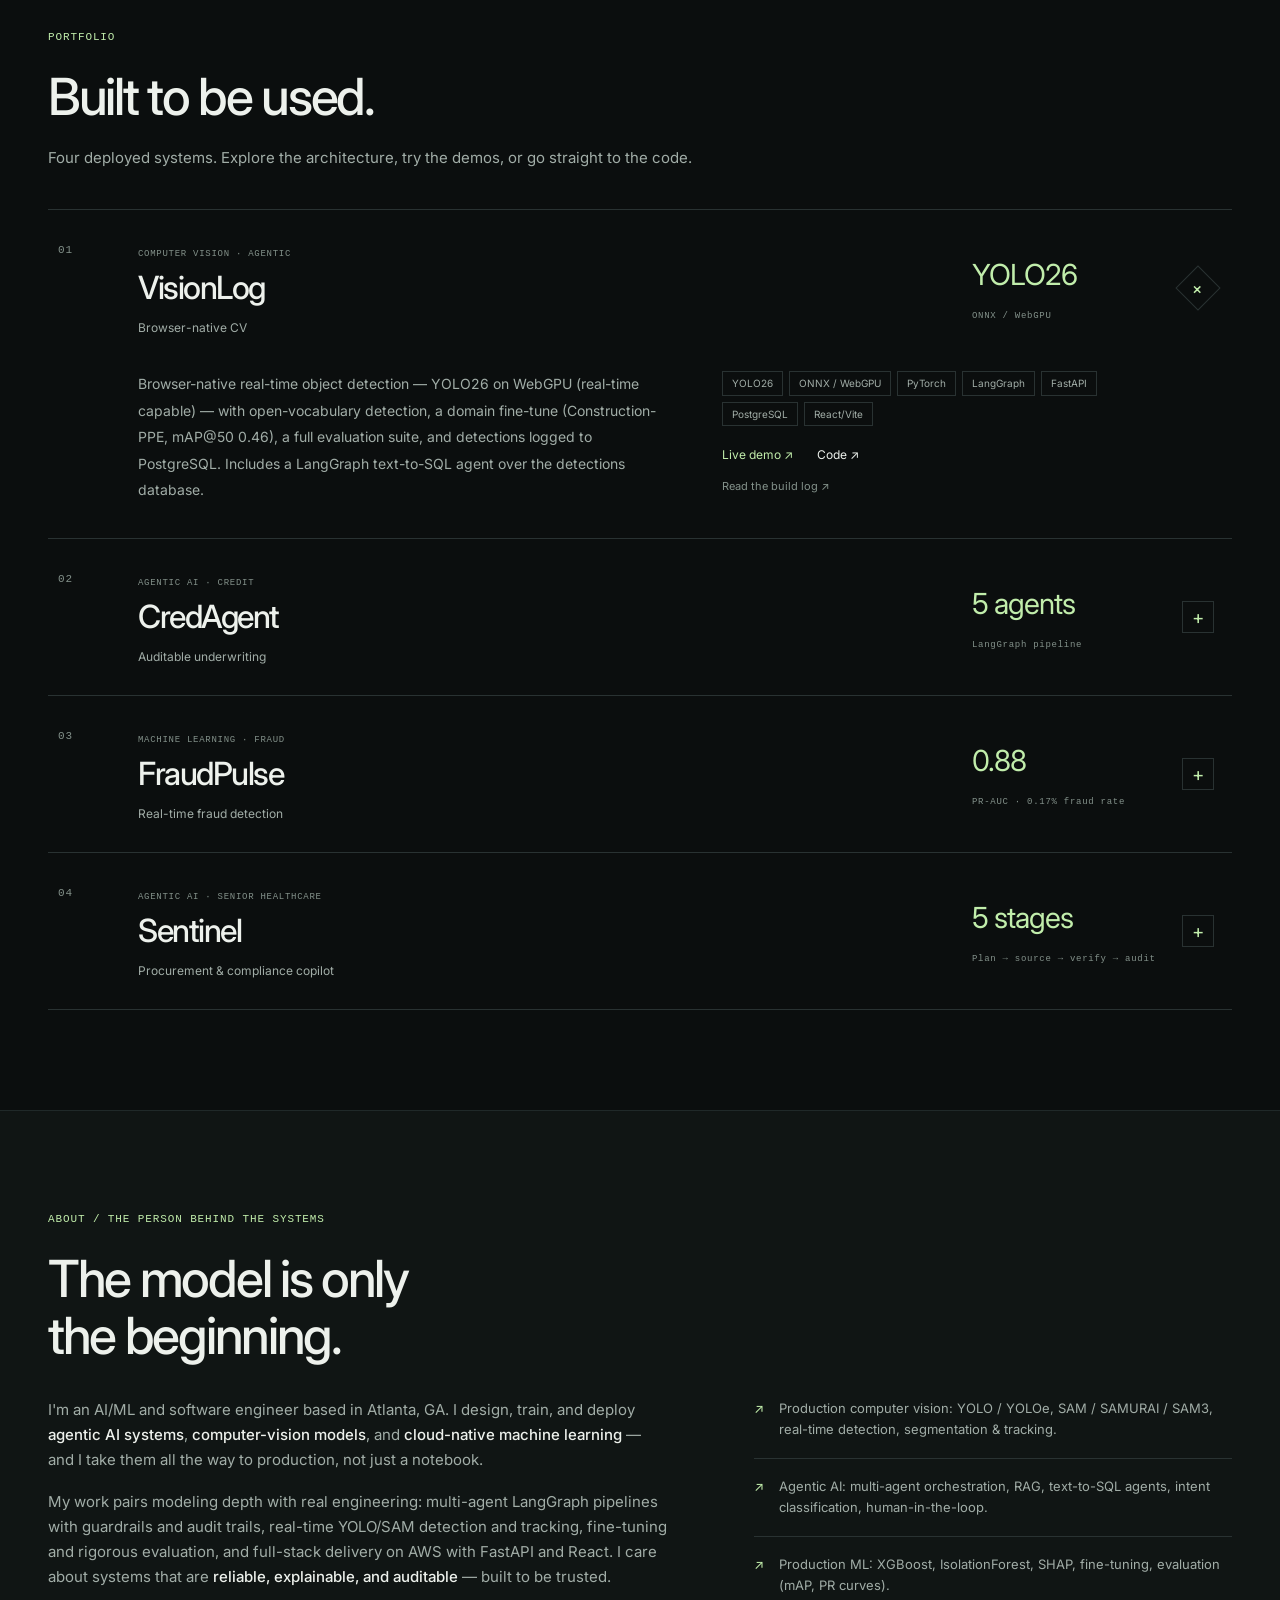
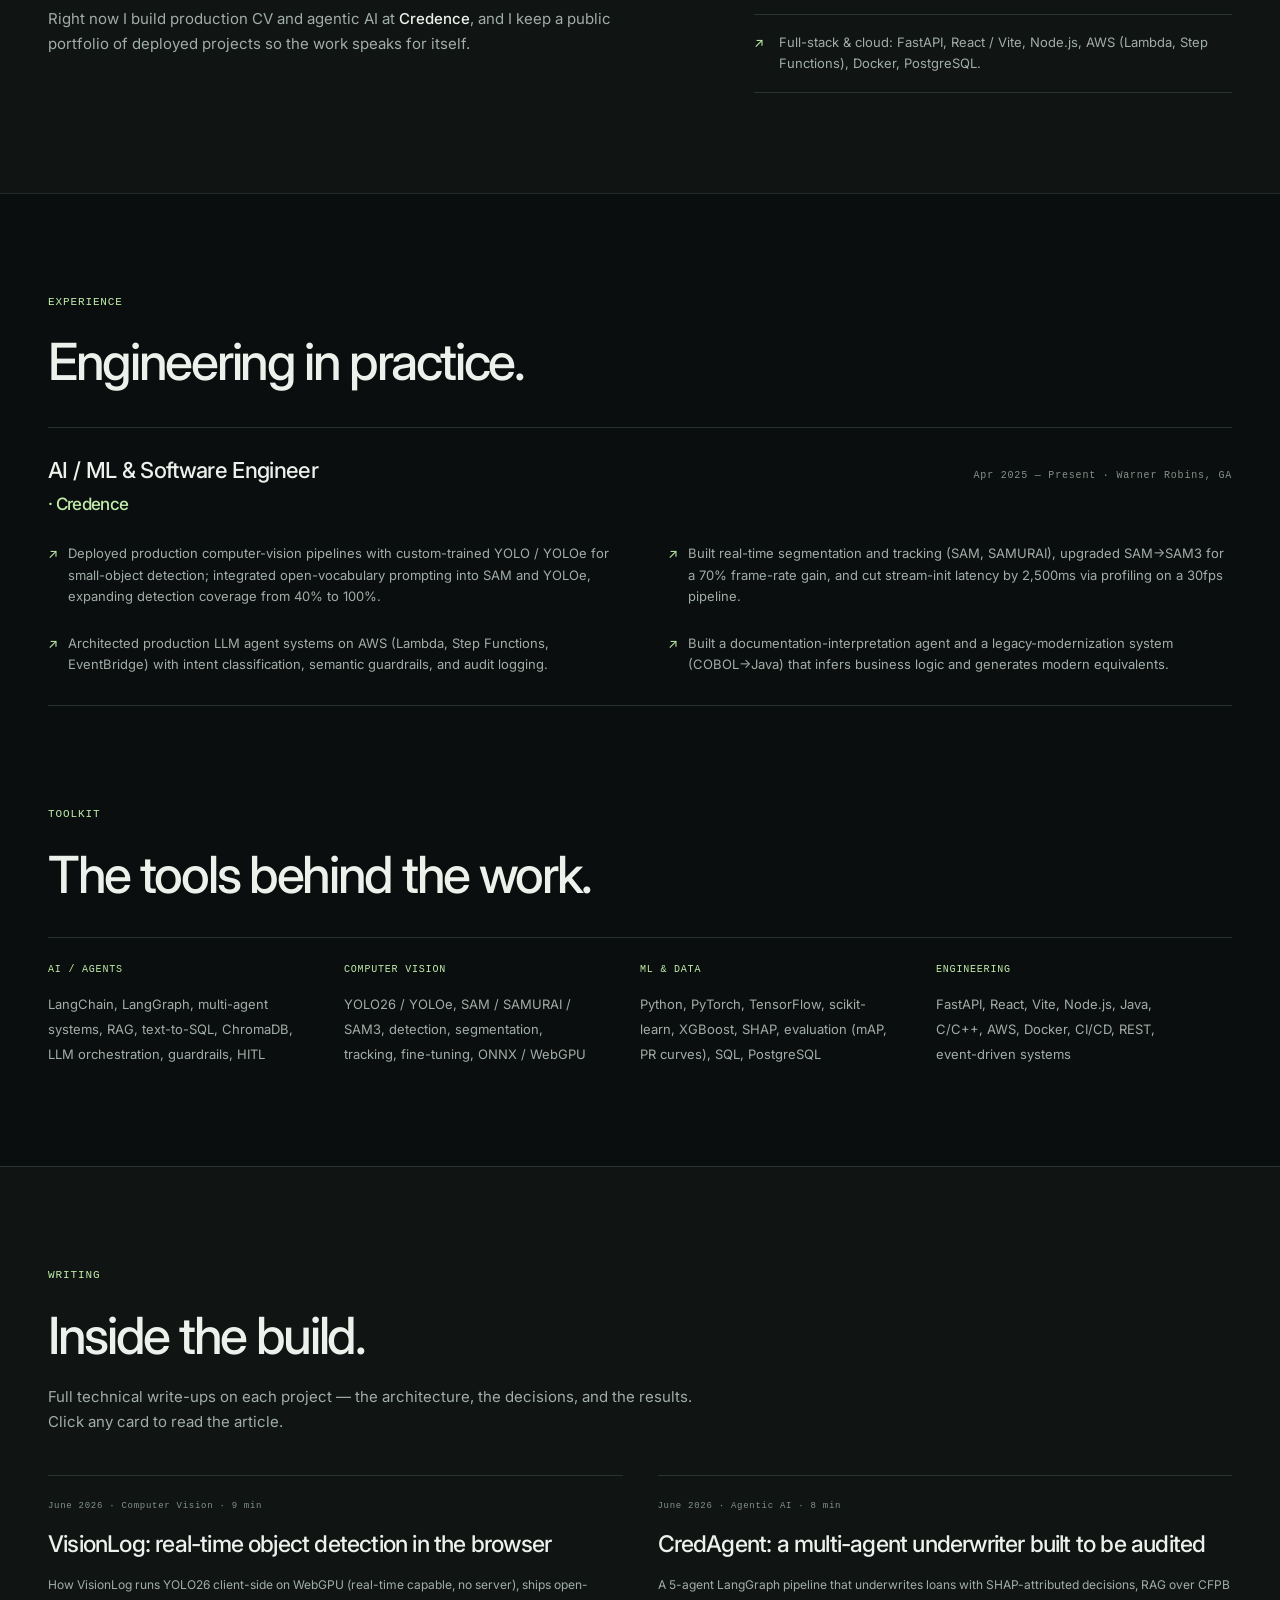
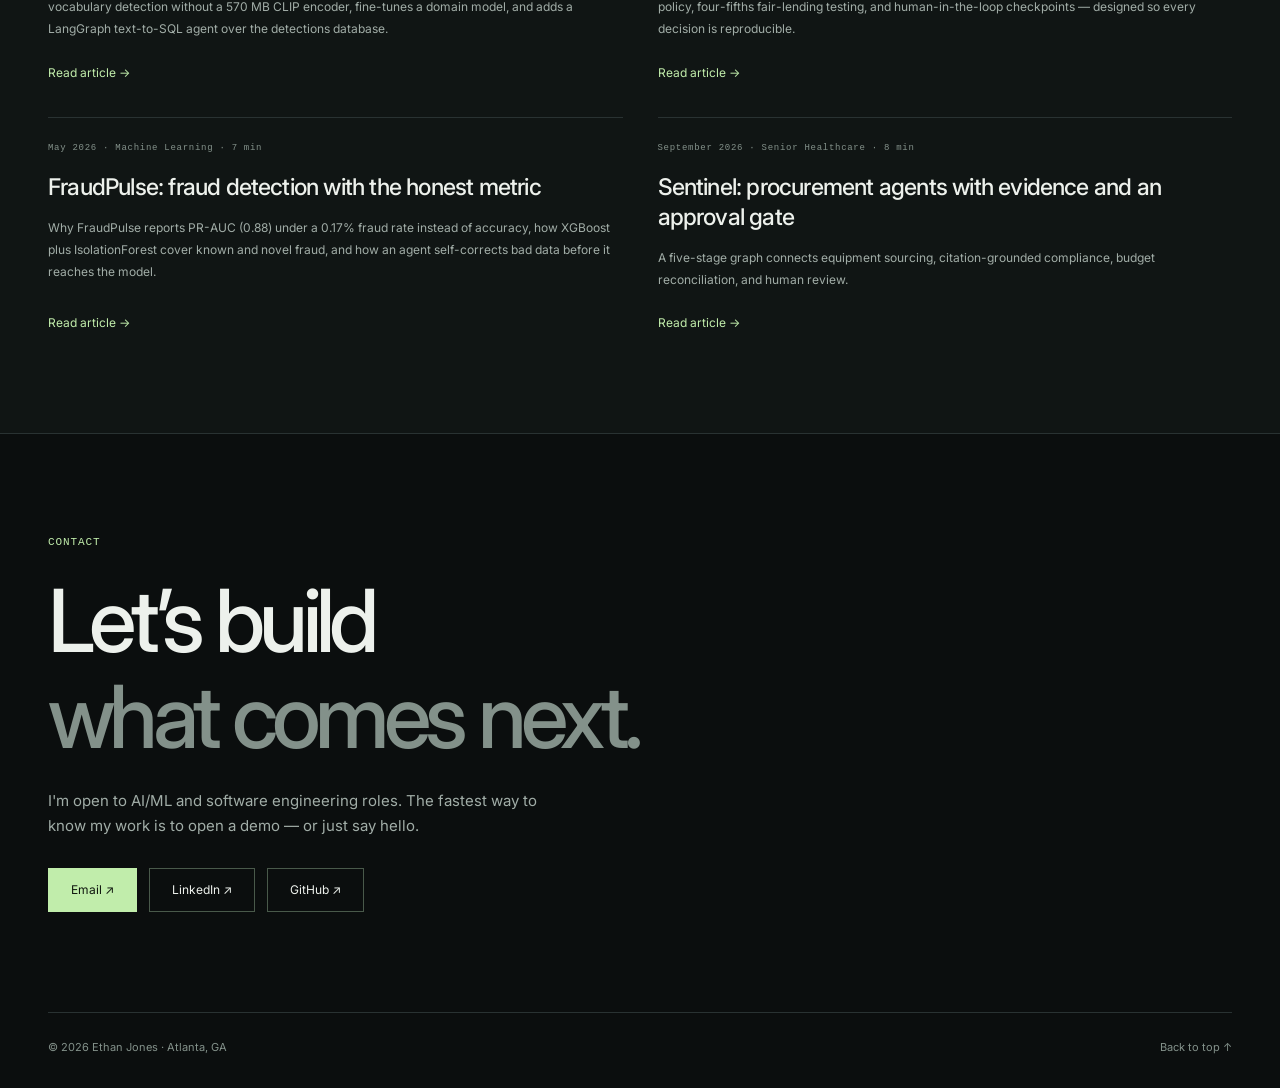
==== commit e3d3c444: "Eliminate playback holds, fill video bounds and embed frame-synced counts" ====
--- a/index.html
+++ b/index.html
@@ -11,7 +11,7 @@
 <link rel="preconnect" href="https://fonts.googleapis.com" />
 <link rel="preconnect" href="https://fonts.gstatic.com" crossorigin />
 <link href="https://fonts.googleapis.com/css2?family=Space+Grotesk:wght@400;500;600;700&family=Inter:wght@400;500;600&display=swap" rel="stylesheet" />
-<link rel="stylesheet" href="assets/style.css" />
+<link rel="stylesheet" href="assets/style.css?v=playback3" />
 </head>
 <body><a class="skip-link" href="#main">Skip to content</a>
 
@@ -46,7 +46,7 @@
     <button id="tab-sentinel" role="tab" aria-selected="false" aria-controls="lab-panel" data-project="sentinel" tabindex="-1"><span>04</span> Sentinel <small>SENIOR CARE</small></button>
   </div>
   <div class="lab-body" id="lab-panel" role="tabpanel" aria-labelledby="tab-vision" tabindex="0">
-    <div class="lab-visual" id="lab-visual" data-project="vision"><div class="real-output" id="real-output"><div class="detection-image"><video id="detection-video" controls muted playsinline preload="auto" poster="assets/visionlog-tracking-v2.webp" width="768" height="576" aria-label="Recorded VisionLog pedestrian detection: real moving footage with detections computed for every frame"><source src="assets/visionlog-tracking-v2.mp4" type="video/mp4" /></video></div><div class="result-summary"><div><span class="result-eyebrow">ID TRACKING ON / 7-SECOND CAPTURE</span><h3>Motion with identity.</h3></div><div class="result-total"><strong id="frame-count">02</strong><span>PEOPLE IN<br>THIS FRAME</span></div><a href="assets/visionlog-tracking-v2.json" target="_blank" rel="noopener">Inspect frame data &#8599;</a></div></div><div id="sentinel-graphic" class="sentinel-graphic" hidden aria-label="Sentinel architecture: equipment and evidence flow through a senior-care facility plan to human approval">
+    <div class="lab-visual" id="lab-visual" data-project="vision"><div class="real-output" id="real-output"><div class="detection-image"><video id="detection-video" controls muted loop playsinline preload="auto" data-src="assets/visionlog-tracking-v3.mp4" poster="assets/visionlog-tracking-v3.webp" width="768" height="576" aria-label="Recorded VisionLog pedestrian detection: real moving footage with detections computed for every frame"></video></div><div class="result-summary"><div><span class="result-eyebrow">ID TRACKING ON / 7-SECOND LOOP</span><h3>Motion with identity.</h3></div><a href="assets/visionlog-tracking-v3.json" target="_blank" rel="noopener">Inspect frame data &#8599;</a></div></div><div id="sentinel-graphic" class="sentinel-graphic" hidden aria-label="Sentinel architecture: equipment and evidence flow through a senior-care facility plan to human approval">
 <div class="sentinel-map"><svg viewBox="0 0 760 440" role="img" aria-labelledby="sentinel-map-title"><title id="sentinel-map-title">A care facility surrounded by sourcing, compliance and budget services</title><defs><linearGradient id="care-fill" x2="1" y2="1"><stop stop-color="#233c45"/><stop offset="1" stop-color="#111e22"/></linearGradient><radialGradient id="care-glow"><stop stop-color="#95c9c5" stop-opacity=".15"/><stop offset="1" stop-color="#95c9c5" stop-opacity="0"/></radialGradient></defs>
 <ellipse cx="380" cy="235" rx="240" ry="190" fill="url(#care-glow)"/><ellipse cx="380" cy="235" rx="245" ry="155" fill="none" stroke="#314b4d" stroke-dasharray="3 9"/>
 <g fill="none" stroke="#42646a"><path class="care-flow" d="M140 125 Q240 125 295 205 M620 125 Q520 125 465 205 M145 335 Q240 330 298 275 M615 335 Q525 330 464 275"/></g>
@@ -201,6 +201,6 @@
   </div>
 </footer>
 
-<script src="assets/main.js" defer></script>
+<script src="assets/main.js?v=playback3" defer></script>
 </body>
 </html>
--- a/assets/style.css
+++ b/assets/style.css
@@ -26,3 +26,10 @@
 .posts{grid-template-columns:repeat(2,minmax(0,1fr));gap:35px}.posts .post{border-top:1px solid var(--line);padding-top:24px}@media(max-width:680px){.posts{grid-template-columns:1fr}}
 
 .sentinel-map{flex:1;min-height:0}.sentinel-map svg{height:100%;min-height:0}.sentinel-map-footer{flex-shrink:0}
+
+/* Match the video viewport to its native ratio: full width without bars or cropped IDs. */
+.real-output{height:auto;min-height:0}
+.detection-image{flex:none;width:100%;height:auto;aspect-ratio:4/3}
+.detection-image video{width:100%;height:100%;object-fit:cover}
+.lab-visual[data-project="vision"]{min-height:0}
+@media(max-width:680px){.real-output{height:auto;min-height:0}.lab-visual[data-project="vision"]{min-height:0}}
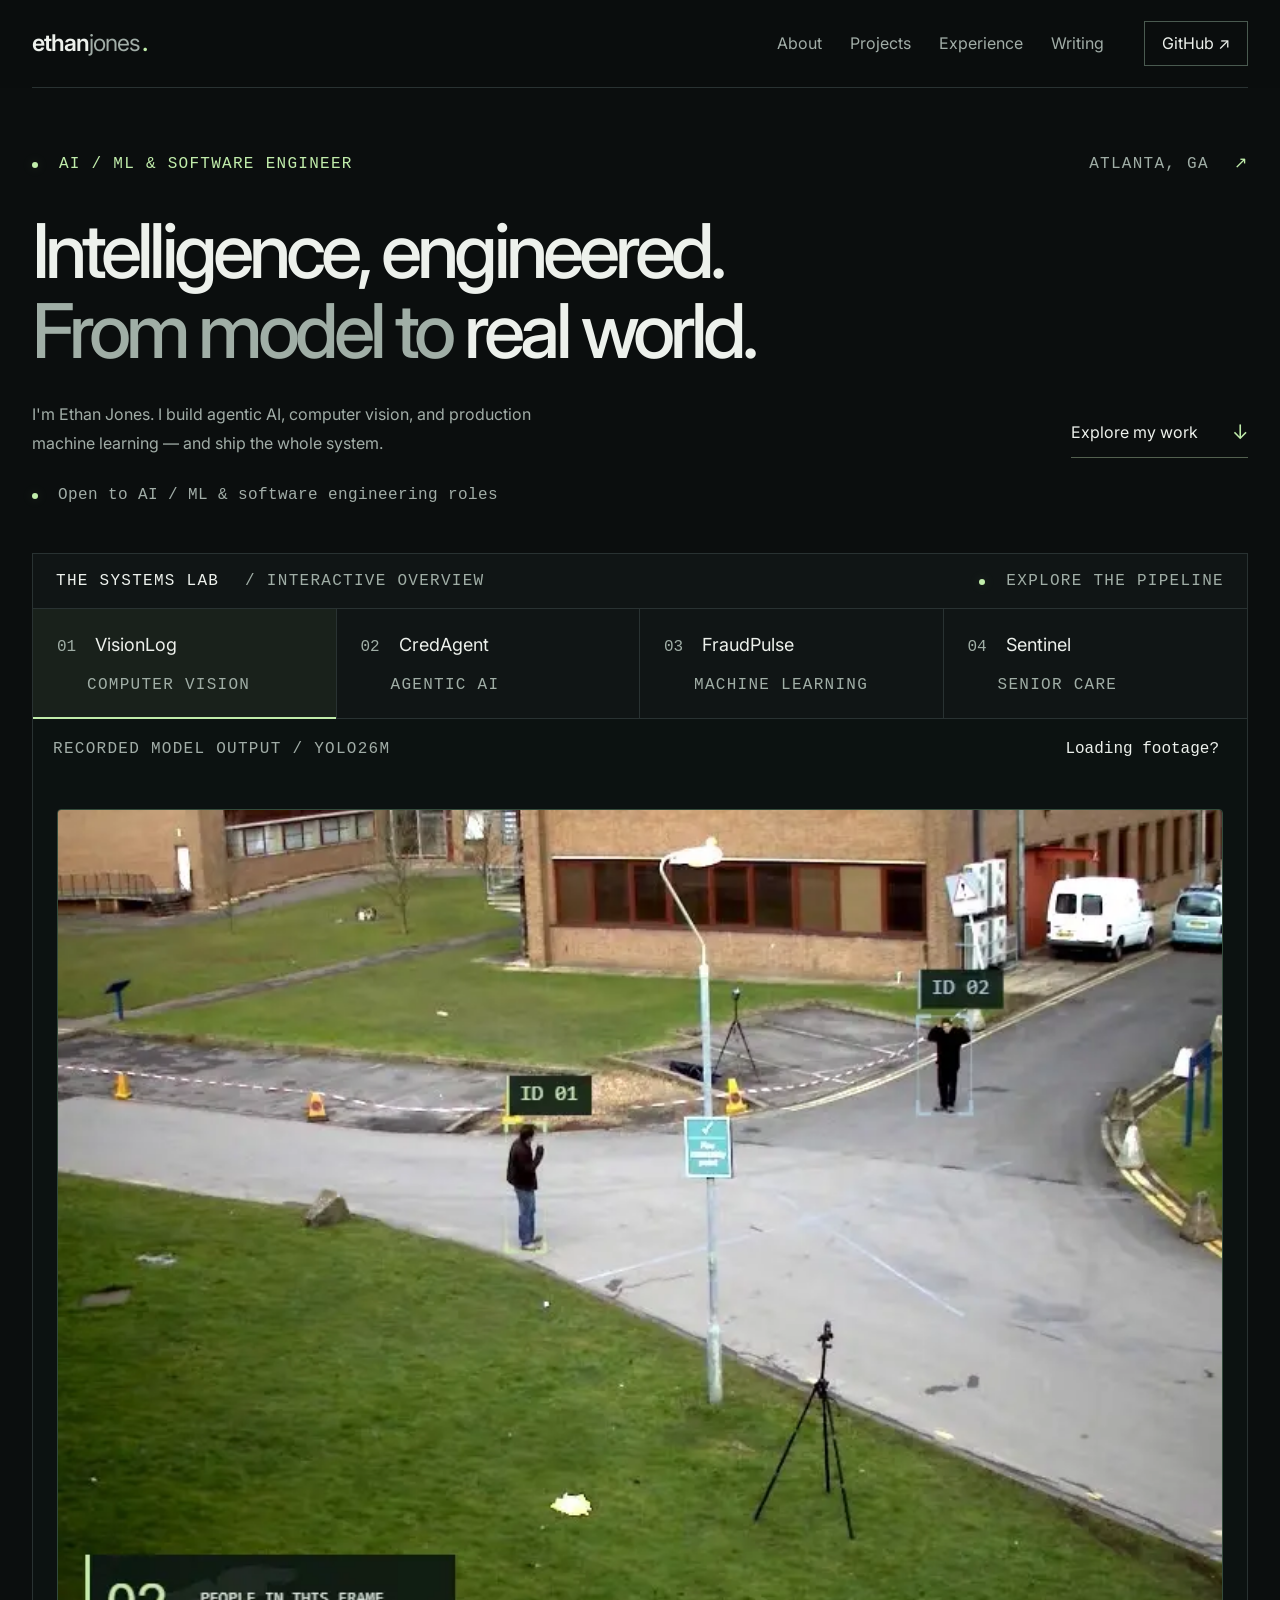
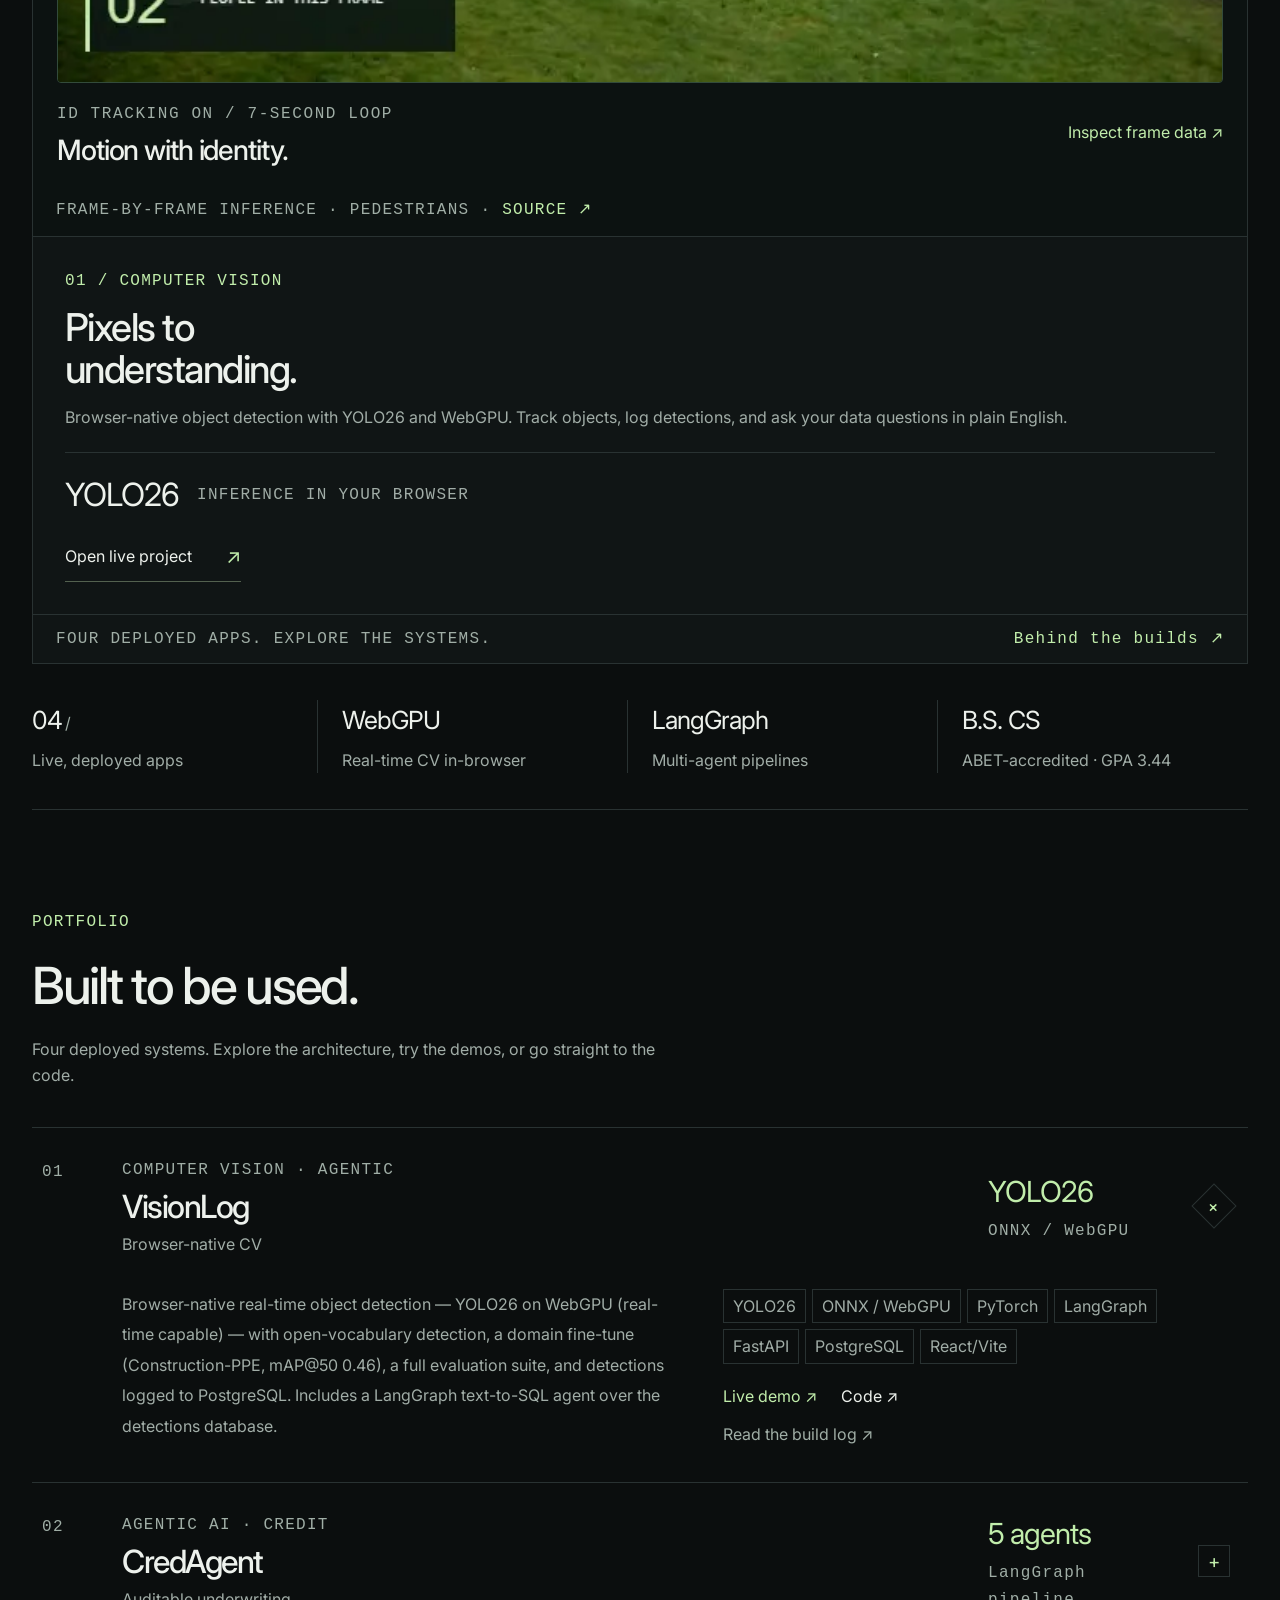
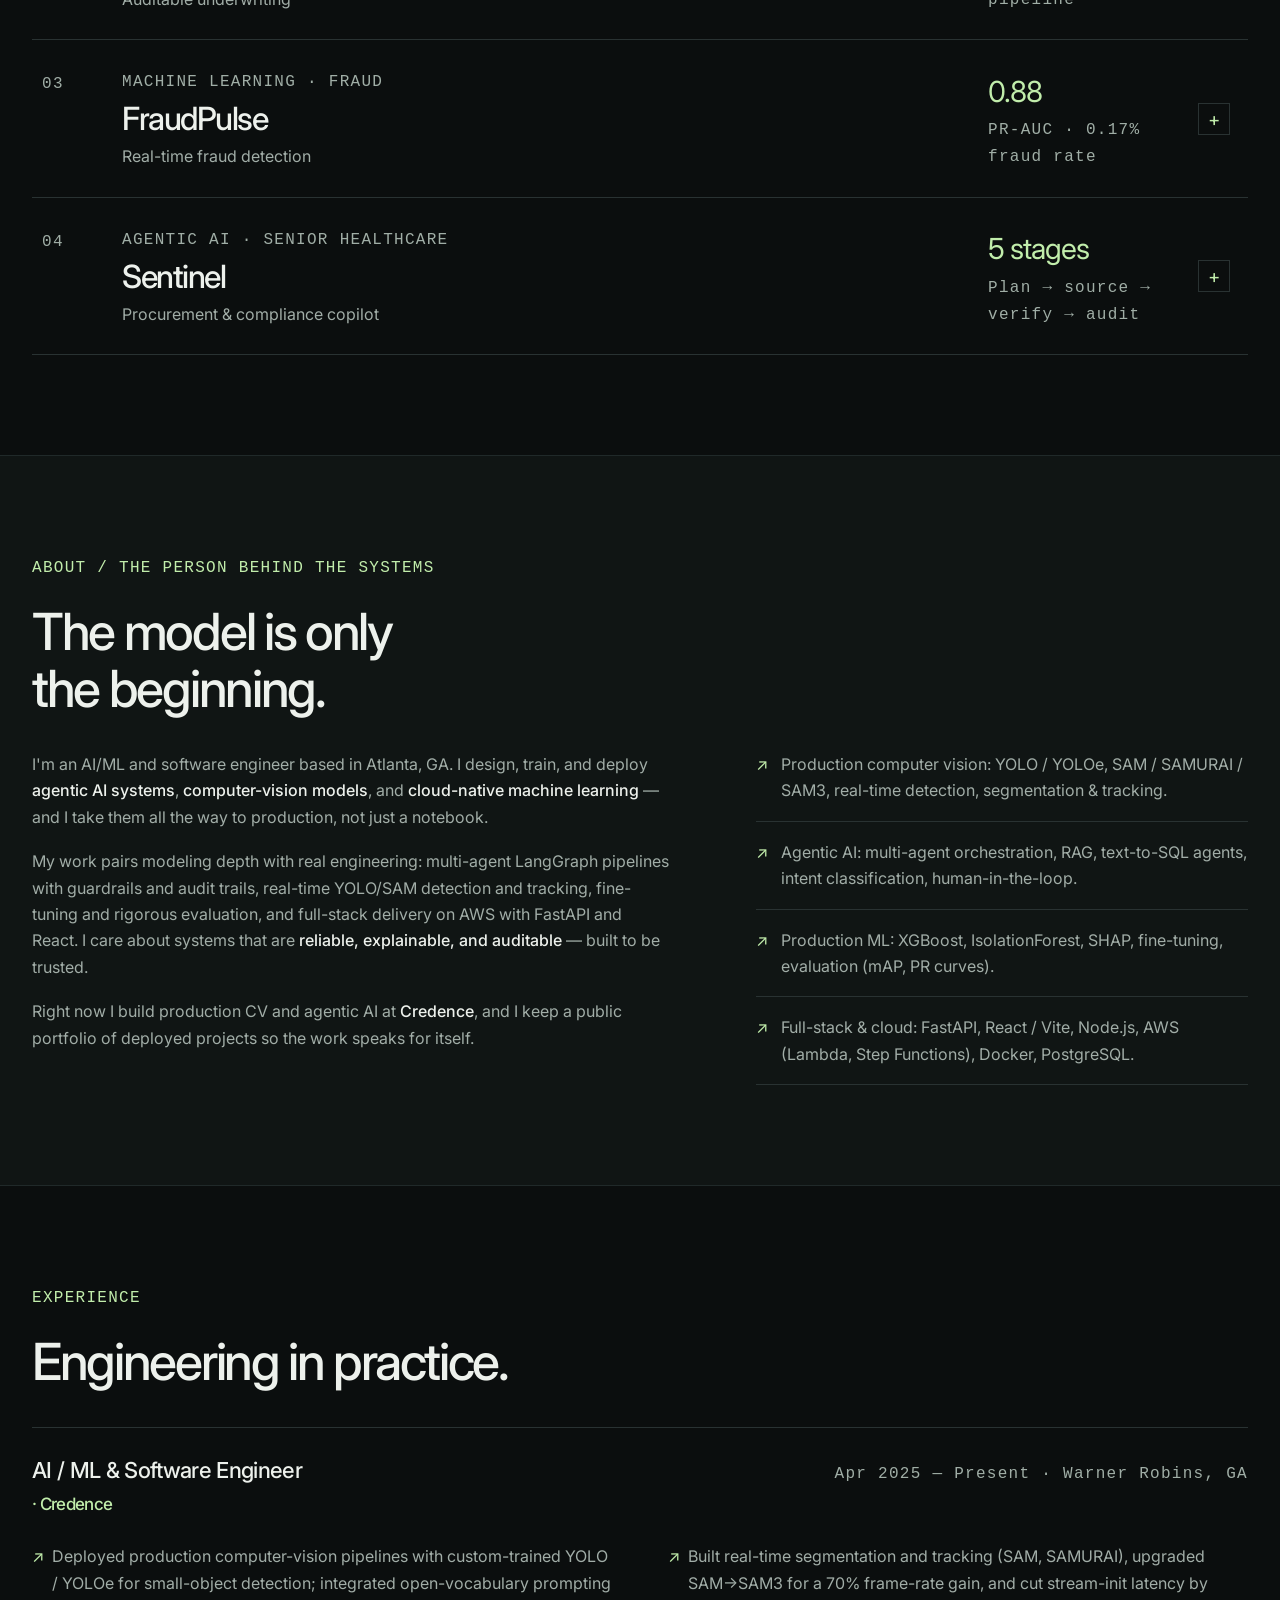
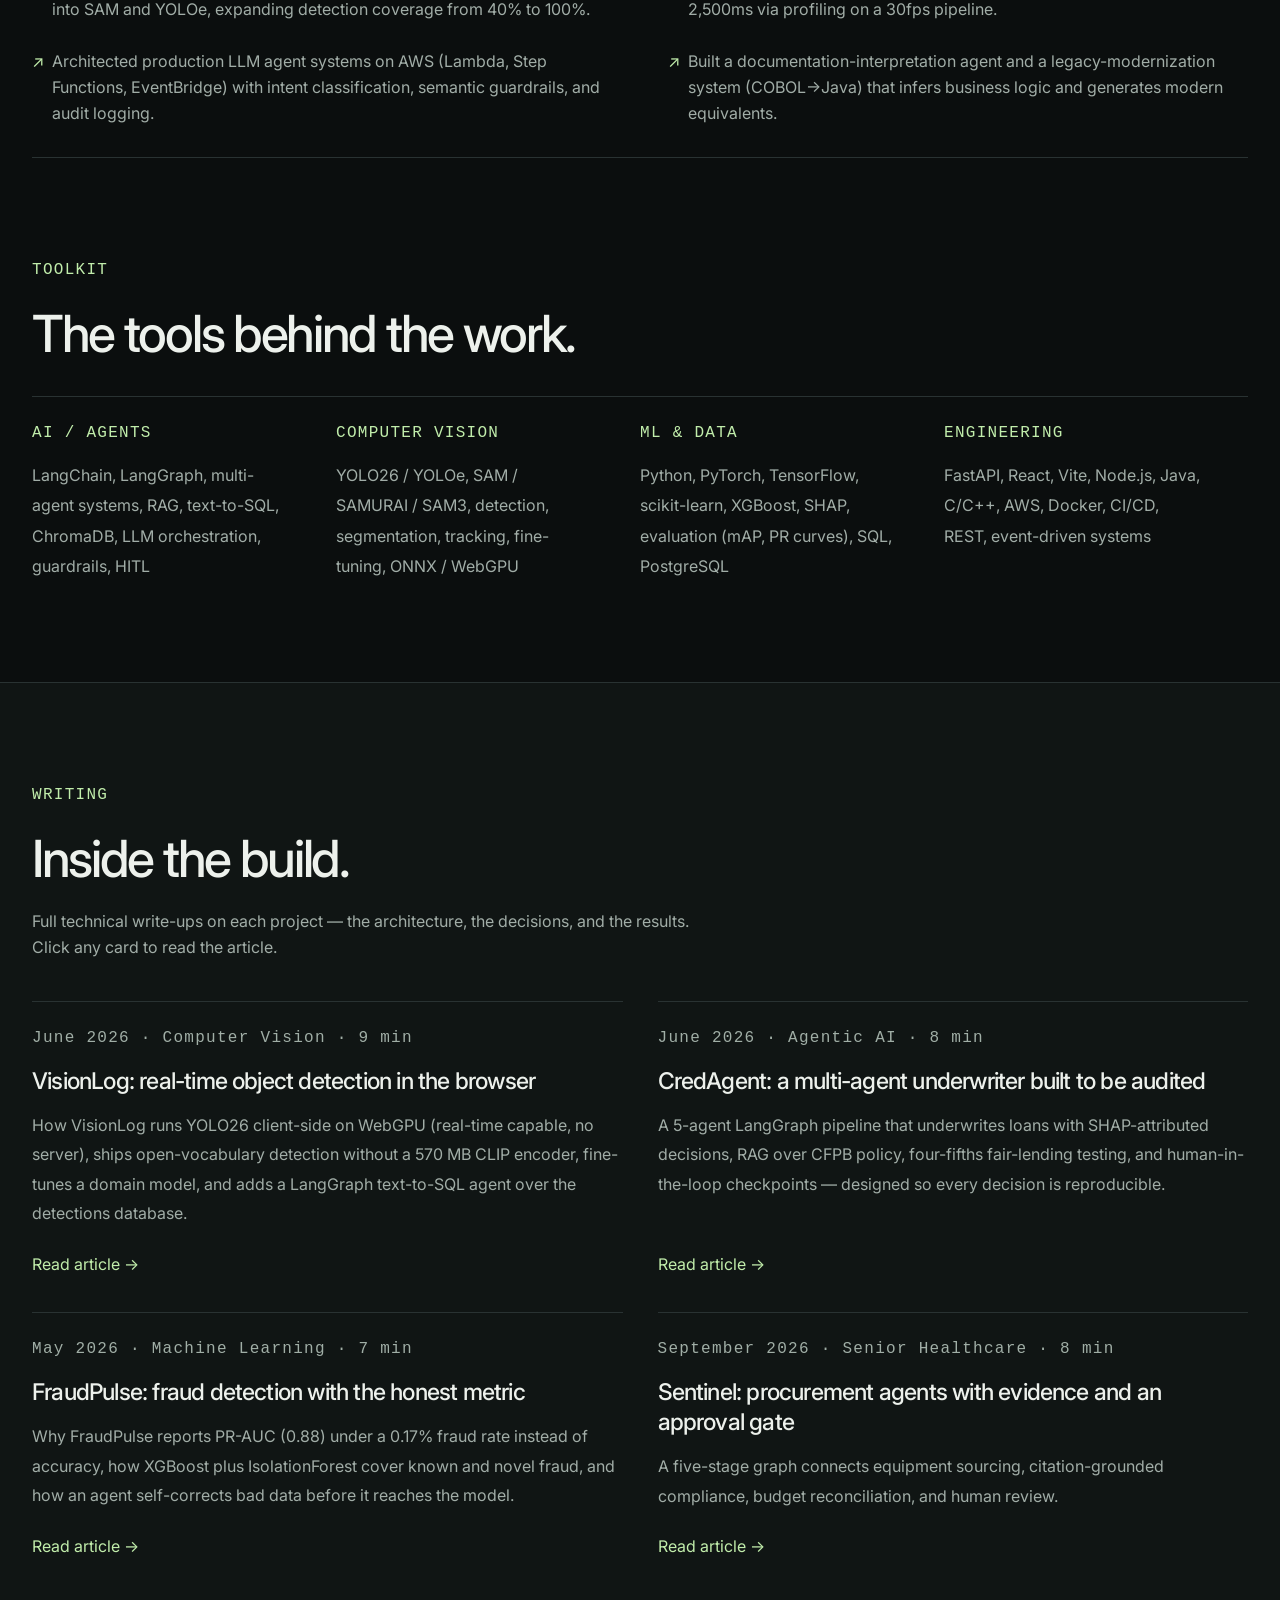
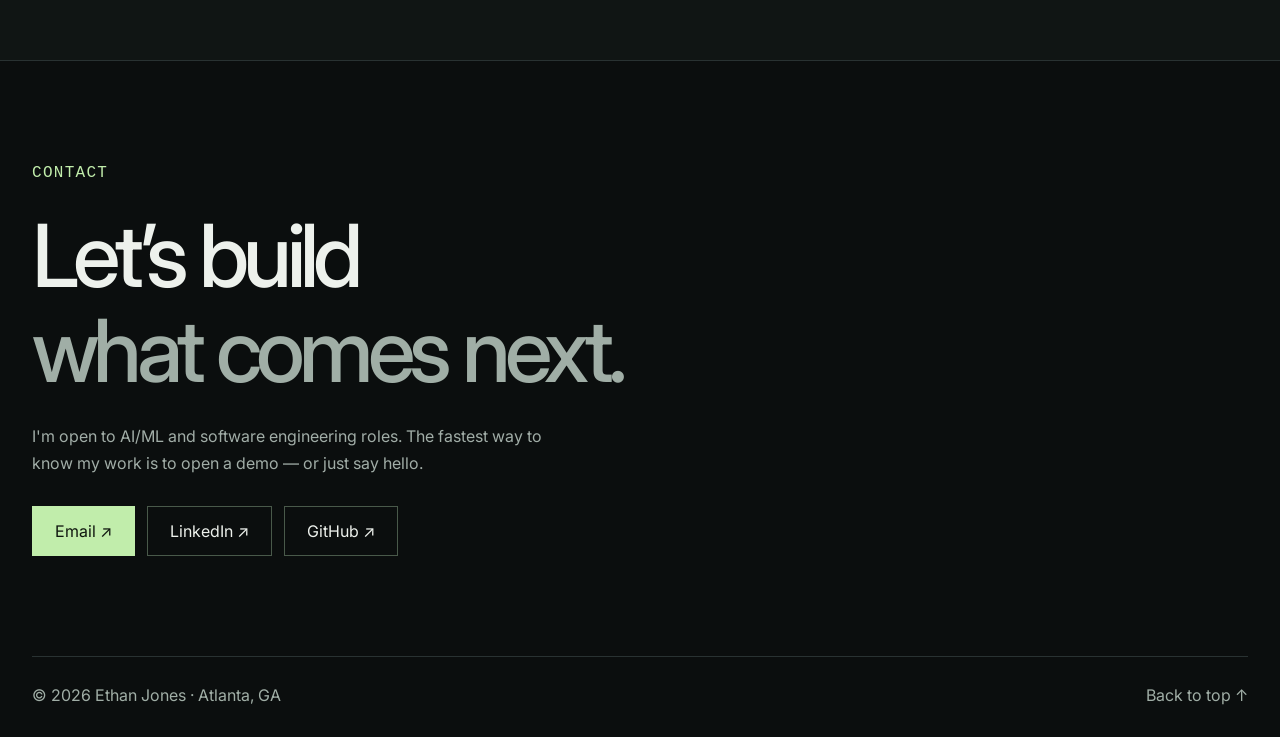
==== commit d159d537: "Make portfolio typography readable and add rich sharing and search metadata" ====
--- a/index.html
+++ b/index.html
@@ -5,13 +5,31 @@
 <meta name="viewport" content="width=device-width, initial-scale=1.0" />
 <title>Ethan Jones — AI / ML &amp; Software Engineer</title>
 <meta name="description" content="Ethan Jones — AI/ML and software engineer building agentic AI, computer vision, and production machine learning. Four deployed projects across computer vision, finance, and senior-care procurement." />
-<meta property="og:title" content="Ethan Jones — AI / ML & Software Engineer" />
-<meta property="og:description" content="Building agentic AI, computer vision, and production ML — with four deployed projects." />
-<meta property="og:type" content="website" />
 <link rel="preconnect" href="https://fonts.googleapis.com" />
 <link rel="preconnect" href="https://fonts.gstatic.com" crossorigin />
 <link href="https://fonts.googleapis.com/css2?family=Space+Grotesk:wght@400;500;600;700&family=Inter:wght@400;500;600&display=swap" rel="stylesheet" />
-<link rel="stylesheet" href="assets/style.css?v=playback3" />
+<link rel="stylesheet" href="assets/style.css?v=readable-share6" />
+<link rel="canonical" href="https://ethanjgithub.github.io/" />
+<meta property="og:title" content="Ethan Jones — AI / ML &amp; Software Engineer" />
+<meta property="og:description" content="Ethan Jones — AI/ML and software engineer building agentic AI, computer vision, and production machine learning. Four deployed projects across computer vision, finance, and senior-care procurement." />
+<meta property="og:type" content="website" />
+<meta property="og:url" content="https://ethanjgithub.github.io/" />
+<meta property="og:site_name" content="Ethan Jones" />
+<meta property="og:locale" content="en_US" />
+<meta property="og:image" content="https://ethanjgithub.github.io/assets/social-card.png" />
+<meta property="og:image:secure_url" content="https://ethanjgithub.github.io/assets/social-card.png" />
+<meta property="og:image:type" content="image/png" />
+<meta property="og:image:width" content="1200" />
+<meta property="og:image:height" content="630" />
+<meta property="og:image:alt" content="Ethan Jones: AI and software engineering. VisionLog, CredAgent, FraudPulse and Sentinel." />
+<meta name="twitter:card" content="summary_large_image" />
+<meta name="twitter:title" content="Ethan Jones — AI / ML &amp; Software Engineer" />
+<meta name="twitter:description" content="Ethan Jones — AI/ML and software engineer building agentic AI, computer vision, and production machine learning. Four deployed projects across computer vision, finance, and senior-care procurement." />
+<meta name="twitter:image" content="https://ethanjgithub.github.io/assets/social-card.png" />
+<meta name="theme-color" content="#0b1010" />
+<link rel="icon" href="https://ethanjgithub.github.io/assets/favicon.svg" type="image/svg+xml" />
+<link rel="apple-touch-icon" href="https://ethanjgithub.github.io/assets/apple-touch-icon.png" />
+<script type="application/ld+json">{"@context": "https://schema.org", "@graph": [{"@type": "Person", "@id": "https://ethanjgithub.github.io/#ethan-jones", "name": "Ethan Jones", "url": "https://ethanjgithub.github.io/", "jobTitle": "AI / ML and Software Engineer", "sameAs": ["https://github.com/EthanJGithub"], "knowsAbout": ["Computer vision", "Machine learning", "Agentic AI", "Software engineering"]}, {"@type": "WebSite", "@id": "https://ethanjgithub.github.io/#website", "url": "https://ethanjgithub.github.io/", "name": "Ethan Jones", "publisher": {"@id": "https://ethanjgithub.github.io/#ethan-jones"}}, {"@type": "ProfilePage", "@id": "https://ethanjgithub.github.io/#page", "url": "https://ethanjgithub.github.io/", "name": "Ethan Jones — AI / ML & Software Engineer", "description": "Ethan Jones — AI/ML and software engineer building agentic AI, computer vision, and production machine learning. Four deployed projects across computer vision, finance, and senior-care procurement.", "isPartOf": {"@id": "https://ethanjgithub.github.io/#website"}, "mainEntity": {"@id": "https://ethanjgithub.github.io/#ethan-jones"}}]}</script>
 </head>
 <body><a class="skip-link" href="#main">Skip to content</a>
 
@@ -45,8 +63,16 @@
     <button id="tab-fraud" role="tab" aria-selected="false" aria-controls="lab-panel" data-project="fraud" tabindex="-1"><span>03</span> FraudPulse <small>MACHINE LEARNING</small></button>
     <button id="tab-sentinel" role="tab" aria-selected="false" aria-controls="lab-panel" data-project="sentinel" tabindex="-1"><span>04</span> Sentinel <small>SENIOR CARE</small></button>
   </div>
-  <div class="lab-body" id="lab-panel" role="tabpanel" aria-labelledby="tab-vision" tabindex="0">
-    <div class="lab-visual" id="lab-visual" data-project="vision"><div class="real-output" id="real-output"><div class="detection-image"><video id="detection-video" controls muted loop playsinline preload="auto" data-src="assets/visionlog-tracking-v3.mp4" poster="assets/visionlog-tracking-v3.webp" width="768" height="576" aria-label="Recorded VisionLog pedestrian detection: real moving footage with detections computed for every frame"></video></div><div class="result-summary"><div><span class="result-eyebrow">ID TRACKING ON / 7-SECOND LOOP</span><h3>Motion with identity.</h3></div><a href="assets/visionlog-tracking-v3.json" target="_blank" rel="noopener">Inspect frame data &#8599;</a></div></div><div id="sentinel-graphic" class="sentinel-graphic" hidden aria-label="Sentinel architecture: equipment and evidence flow through a senior-care facility plan to human approval">
+  <div class="lab-body" id="lab-panel" data-project="vision" role="tabpanel" aria-labelledby="tab-vision" tabindex="0">
+    <div class="lab-visual" id="lab-visual" data-project="vision"><div class="real-output" id="real-output"><div class="detection-image"><video id="detection-video" controls muted loop playsinline preload="auto" data-src="assets/visionlog-tracking-v3.mp4" poster="assets/visionlog-tracking-v3.webp" width="768" height="576" aria-label="Recorded VisionLog pedestrian detection: real moving footage with detections computed for every frame"></video></div><div class="result-summary"><div><span class="result-eyebrow">ID TRACKING ON / 7-SECOND LOOP</span><h3>Motion with identity.</h3></div><a href="assets/visionlog-tracking-v3.json" target="_blank" rel="noopener">Inspect frame data &#8599;</a></div></div><div id="credit-graphic" class="credit-graphic" hidden aria-label="CredAgent architecture: application validation, explained risk scoring and retrieved policy evidence feed a decision record, human review and an audit trail">
+<svg class="credit-connections" viewBox="0 0 760 470" preserveAspectRatio="none" aria-hidden="true"><path d="M160 105H250Q275 105 275 145H380 M160 315H250Q275 315 275 260H380 M600 105H510Q485 105 485 145H380 M380 260H485Q510 260 510 315H600 M380 310V440"/></svg>
+<div class="credit-card credit-intake"><span class="credit-step">01 / APPLICATION</span><div class="credit-icon" aria-hidden="true"><span class="credit-sheet"></span><span class="credit-sheet"></span><span class="credit-sheet"></span></div><h3>Start with the facts.</h3><p>Validate the application.<br>Normalize the features.</p><div class="credit-chips"><span>Income</span><span>Credit history</span></div></div>
+<div class="credit-card credit-risk"><span class="credit-step">02 / RISK ANALYSIS</span><div class="credit-bars" aria-label="Illustrative SHAP feature contribution diagram"><span></span><span></span><span></span><span></span><i></i></div><h3>Explain the score.</h3><p>XGBoost risk estimate.<br>SHAP feature contributions.</p><div class="credit-tag">MODEL + ATTRIBUTION</div></div>
+<div class="credit-dossier"><div class="credit-paper"><span class="credit-step">04 / DECISION RECORD</span><div class="credit-document-icon" aria-hidden="true">C<span>AGENT</span></div><h3>One decision.<br>Every reason.</h3><div class="credit-record-line"><span>01</span><div>Application context<small>Validated features</small></div></div><div class="credit-record-line"><span>02</span><div>Risk explanation<small>Model + SHAP evidence</small></div></div><div class="credit-record-line"><span>03</span><div>Policy references<small>Retrieved source passages</small></div></div><div class="credit-record-line"><span>04</span><div>Decision rationale<small>Reasons carried forward</small></div></div><div class="credit-stamp"><i></i> HUMAN CHECKPOINT</div></div><span class="credit-dossier-caption">SHARED STATE / LANGGRAPH</span></div>
+<div class="credit-card credit-policy"><span class="credit-step">03 / POLICY EVIDENCE</span><div class="credit-books" aria-hidden="true"><i></i><i></i><i></i><span>&#167;</span></div><h3>Ground it in policy.</h3><p>Retrieve relevant passages.<br>Connect findings to sources.</p><div class="credit-tag">RETRIEVAL &#8594; CITATIONS</div></div>
+<div class="credit-card credit-review"><span class="credit-step">HUMAN REVIEW</span><div class="credit-review-icon" aria-hidden="true"><svg viewBox="0 0 72 46"><circle cx="25" cy="12" r="8"/><path d="M9 42V34Q9 23 25 23T41 34V42 M46 28L53 35L68 17"/></svg></div><h3>Keep people in control.</h3><p>Inspect the evidence.<br>Review the proposed decision.</p><div class="credit-tag">REVIEW BEFORE HANDOFF</div></div>
+<div class="credit-audit"><div><span class="credit-step">05 / AUDIT TRAIL</span><strong>A traceable chain of decisions.</strong></div><div class="credit-ledger" aria-label="Inputs, evidence, decision and log"><span>INPUTS</span><i></i><span>EVIDENCE</span><i></i><span>DECISION</span><i></i><span>LOG</span></div></div>
+</div><div id="sentinel-graphic" class="sentinel-graphic" hidden aria-label="Sentinel architecture: equipment and evidence flow through a senior-care facility plan to human approval">
 <div class="sentinel-map"><svg viewBox="0 0 760 440" role="img" aria-labelledby="sentinel-map-title"><title id="sentinel-map-title">A care facility surrounded by sourcing, compliance and budget services</title><defs><linearGradient id="care-fill" x2="1" y2="1"><stop stop-color="#233c45"/><stop offset="1" stop-color="#111e22"/></linearGradient><radialGradient id="care-glow"><stop stop-color="#95c9c5" stop-opacity=".15"/><stop offset="1" stop-color="#95c9c5" stop-opacity="0"/></radialGradient></defs>
 <ellipse cx="380" cy="235" rx="240" ry="190" fill="url(#care-glow)"/><ellipse cx="380" cy="235" rx="245" ry="155" fill="none" stroke="#314b4d" stroke-dasharray="3 9"/>
 <g fill="none" stroke="#42646a"><path class="care-flow" d="M140 125 Q240 125 295 205 M620 125 Q520 125 465 205 M145 335 Q240 330 298 275 M615 335 Q525 330 464 275"/></g>
@@ -54,13 +80,13 @@
 <g stroke="#709696" fill="#29444b"><path d="M20 82L45 94V120L20 108Z M63 103L88 115V141L63 129Z M20 130L45 142V168L20 156Z M63 151L88 163V189L63 177Z"/><path d="M138 115L163 103V129L138 141Z M180 95L205 83V109L180 121Z M138 164L163 152V178L138 190Z M180 144L205 132V158L180 170Z"/></g>
 <path d="M99 28H125V40H138V58H125V70H99V58H86V40H99Z" fill="#c1e8cd"/>
 </g>
-<g class="care-node" transform="translate(50 77)"><rect width="200" height="74" rx="8" fill="#13242a" stroke="#47656b"/><text x="16" y="26" fill="#a6cbd1" font-size="11" letter-spacing="2">01 / SOURCING</text><text x="16" y="51" fill="#e7efe9" font-size="14">Equipment + contracts</text></g>
-<g class="care-node" transform="translate(528 77)"><rect width="200" height="74" rx="8" fill="#13242a" stroke="#47656b"/><text x="16" y="26" fill="#a6cbd1" font-size="11" letter-spacing="2">02 / EVIDENCE</text><text x="16" y="51" fill="#e7efe9" font-size="14">Citation or abstain</text></g>
-<g class="care-node" transform="translate(50 307)"><rect width="200" height="74" rx="8" fill="#13242a" stroke="#47656b"/><text x="16" y="26" fill="#a6cbd1" font-size="11" letter-spacing="2">03 / BUDGET</text><text x="16" y="51" fill="#e7efe9" font-size="14">Reconcile + re-source</text></g>
-<g class="care-node" transform="translate(528 307)"><rect width="200" height="74" rx="8" fill="#192b27" stroke="#729a73"/><text x="16" y="26" fill="#c1e8ad" font-size="11" letter-spacing="2">04 / HUMAN GATE</text><text x="16" y="51" fill="#e7efe9" font-size="14">Review before ordering</text></g>
+<g class="care-node" transform="translate(50 77)"><rect width="200" height="74" rx="8" fill="#13242a" stroke="#47656b"/><text x="16" y="26" fill="#a6cbd1" font-size="18" letter-spacing="2">01 / SOURCING</text><text x="16" y="51" fill="#e7efe9" font-size="18">Equipment + terms</text></g>
+<g class="care-node" transform="translate(528 77)"><rect width="200" height="74" rx="8" fill="#13242a" stroke="#47656b"/><text x="16" y="26" fill="#a6cbd1" font-size="18" letter-spacing="2">02 / EVIDENCE</text><text x="16" y="51" fill="#e7efe9" font-size="18">Citation or abstain</text></g>
+<g class="care-node" transform="translate(50 307)"><rect width="200" height="74" rx="8" fill="#13242a" stroke="#47656b"/><text x="16" y="26" fill="#a6cbd1" font-size="18" letter-spacing="2">03 / BUDGET</text><text x="16" y="51" fill="#e7efe9" font-size="18">Reconcile budget</text></g>
+<g class="care-node" transform="translate(528 307)"><rect width="200" height="74" rx="8" fill="#192b27" stroke="#729a73"/><text x="16" y="26" fill="#c1e8ad" font-size="18" letter-spacing="2">04 / REVIEW</text><text x="16" y="51" fill="#e7efe9" font-size="18">Review the order</text></g>
 <g class="care-orbit"><circle cx="380" cy="80" r="5" fill="#c1e8ad"/><circle cx="380" cy="390" r="4" fill="#86b9d4"/></g>
-<text x="380" y="414" fill="#9ab8b3" text-anchor="middle" font-size="11" letter-spacing="3">THE FACILITY IS THE CENTER OF THE PLAN</text></svg></div>
-<div class="sentinel-map-footer"><span><i></i> CONNECTED CARE OPERATIONS</span><span>PLAN &#8594; VERIFY &#8594; APPROVE</span></div></div><canvas id="system-canvas" aria-label="Illustrative computer vision pipeline with tracked objects" role="img"></canvas><div class="visual-label"><span id="visual-caption">RECORDED MODEL OUTPUT / YOLO26M</span><button id="motion-toggle" aria-pressed="false">Pause animation <span aria-hidden="true">Ⅱ</span></button></div><span class="visual-note" id="visual-note">FRAME-BY-FRAME INFERENCE &middot; PEDESTRIANS &middot; <a href="https://github.com/opencv/opencv/blob/4.x/samples/data/vtest.avi" target="_blank" rel="noopener">SOURCE &#8599;</a></span></div>
+<text x="380" y="414" fill="#9ab8b3" text-anchor="middle" font-size="18" letter-spacing="3">THE FACILITY IS THE CENTER OF THE PLAN</text></svg></div>
+<div class="sentinel-mobile-key"><div><strong>Sourcing</strong>Equipment + contracts</div><div><strong>Evidence</strong>Citation or abstain</div><div><strong>Budget</strong>Reconcile + re-source</div><div><strong>Human review</strong>Review before ordering</div></div><div class="sentinel-map-footer"><span><i></i> CONNECTED CARE OPERATIONS</span><span>PLAN &#8594; VERIFY &#8594; APPROVE</span></div></div><div id="fraud-key" class="fraud-key" hidden><strong>Anomaly signals</strong><span>XGBoost + IsolationForest</span></div><canvas id="system-canvas" aria-label="Illustrative computer vision pipeline with tracked objects" role="img"></canvas><div class="visual-label"><span id="visual-caption">RECORDED MODEL OUTPUT / YOLO26M</span><button id="motion-toggle" aria-pressed="false">Pause animation <span aria-hidden="true">Ⅱ</span></button></div><span class="visual-note" id="visual-note">FRAME-BY-FRAME INFERENCE &middot; PEDESTRIANS &middot; <a href="https://github.com/opencv/opencv/blob/4.x/samples/data/vtest.avi" target="_blank" rel="noopener">SOURCE &#8599;</a></span></div>
     <div class="lab-copy"><span class="eyebrow" id="lab-category">01 / COMPUTER VISION</span><h2 id="lab-heading">Pixels to<br>understanding.</h2><p id="lab-description">Browser-native object detection with YOLO26 and WebGPU. Track objects, log detections, and ask your data questions in plain English.</p><div class="lab-metric"><strong id="lab-metric">YOLO26</strong><span id="lab-metric-label">INFERENCE IN YOUR BROWSER</span></div><a id="lab-demo" class="text-link" href="https://vision-log-lilac.vercel.app" target="_blank" rel="noopener">Open live project <span aria-hidden="true">↗</span></a></div>
   </div>
   <div class="lab-footer"><span>FOUR DEPLOYED APPS. EXPLORE THE SYSTEMS.</span><a href="#writing">Behind the builds ↗</a></div>
@@ -201,6 +227,6 @@
   </div>
 </footer>
 
-<script src="assets/main.js?v=playback3" defer></script>
+<script src="assets/main.js?v=readable-share6" defer></script>
 </body>
 </html>
--- a/assets/style.css
+++ b/assets/style.css
@@ -1,27 +1,27 @@
 :root{--bg:#0b0e0e;--bg-soft:#101515;--card:#111818;--line:#293232;--line-soft:#202929;--text:#edf1ec;--muted:#a1ada7;--muted-dim:#83918a;--cyan:#c1edab;--purple:#c1edab;--accent:#c1edab;--maxw:1240px;color-scheme:dark}
-*{box-sizing:border-box;margin:0;padding:0}html{scroll-behavior:smooth;scroll-padding-top:100px}body{background:var(--bg);color:var(--text);font-family:Inter,Arial,sans-serif;line-height:1.65;-webkit-font-smoothing:antialiased}a{color:inherit;text-decoration:none}button{font:inherit;color:inherit;cursor:pointer}button,a,summary{-webkit-tap-highlight-color:transparent}a,button,summary{touch-action:manipulation}a:focus-visible,button:focus-visible,summary:focus-visible,[tabindex]:focus-visible{outline:2px solid var(--cyan);outline-offset:6px}::selection{background:var(--cyan);color:var(--bg)}h1,h2,h3,h4{font-weight:500;line-height:1.1;letter-spacing:-.045em}.wrap{width:calc(100% - 96px);max-width:var(--maxw);margin-inline:auto}.skip-link{position:fixed;top:-100px;left:20px;background:var(--cyan);color:var(--bg);padding:12px 20px;z-index:100}.skip-link:focus{top:12px}.eyebrow,.kicker,.location,.showcase-bar,.lab-tabs small,.visual-label,.visual-note,.lab-footer,.project-number,.ptag,.project-metric span,.when,.date,.skill h4,.hero-status,.lab-metric span{font-family:ui-monospace,SFMono-Regular,Consolas,monospace;font-size:11px;letter-spacing:.08em;line-height:1.5}.muted{color:var(--muted-dim)}
-nav{position:sticky;top:0;z-index:30;background:#0b0eee00;background:rgba(11,14,14,.94);backdrop-filter:blur(16px)}.nav-inner{height:88px;display:flex;justify-content:space-between;align-items:center;border-bottom:1px solid var(--line)}.logo{display:inline-flex;align-items:baseline;font-size:23px;font-weight:600;letter-spacing:-1px}.logo-light{font-weight:400;color:var(--muted)}.logo-dot{color:var(--cyan);margin-left:2px}.nav-links{display:flex;align-items:center;gap:28px;font-size:12px}.nav-links a{color:var(--muted);transition:color .2s}.nav-links a:hover,.text-link:hover{color:var(--cyan)}.nav-links .nav-cta{border:1px solid #4a5a50;padding:8px 17px;color:var(--text);margin-left:12px}.menu-toggle{display:none}
-.hero{padding:64px 0 45px;position:relative}.hero-topline{display:flex;justify-content:space-between;align-items:center;margin-bottom:35px}.eyebrow{color:var(--cyan)}.eyebrow i,.status-dot,.lab-indicator i{display:inline-block;width:6px;height:6px;border-radius:50%;background:var(--cyan);margin-right:10px;box-shadow:0 0 12px #c1edab30}.location{color:var(--muted-dim)}.location span{color:var(--cyan);padding-left:14px}.hero h1{font-size:clamp(42px,5.9vw,85px);line-height:1.06;letter-spacing:-.065em}.hero h1>span{color:var(--muted-dim)}.hero h1 em{font-style:normal;color:var(--text)}.hero-bottom{display:flex;justify-content:space-between;align-items:end;gap:32px;margin-top:29px}.hero-bottom p{color:var(--muted);font-size:16px;max-width:530px;line-height:1.8}.text-link{display:inline-flex;justify-content:space-between;align-items:center;gap:34px;font-size:13px;padding-bottom:8px;border-bottom:1px solid #53614f;white-space:nowrap;transition:color .2s}.text-link span{color:var(--cyan);font-size:20px}.hero-status{color:var(--muted);margin-top:25px;font-size:10px;letter-spacing:.025em}
-section{padding:100px 0;scroll-margin-top:20px}.showcase{border:1px solid var(--line);padding:0;background:var(--bg-soft)}.showcase-bar{display:flex;justify-content:space-between;padding:15px 23px;border-bottom:1px solid var(--line);font-size:10px}.showcase-bar .muted{margin-left:15px}.lab-indicator{color:var(--muted-dim);font-size:9px}.lab-tabs{display:grid;grid-template-columns:repeat(4,1fr);border-bottom:1px solid var(--line)}.lab-tabs button{border:0;border-right:1px solid var(--line);background:transparent;text-align:left;padding:17px 24px;font-size:14px;position:relative;transition:background .2s}.lab-tabs button:last-child{border-right:0}.lab-tabs button[aria-selected=true]{background:#19211b}.lab-tabs button[aria-selected=true]:after{content:"";position:absolute;bottom:-1px;left:0;right:0;height:2px;background:var(--cyan)}.lab-tabs button>span{font-family:monospace;font-size:11px;color:var(--muted-dim);margin-right:14px}.lab-tabs small{font-size:9px;color:var(--muted-dim);float:right;padding-top:4px}.lab-body{display:grid;grid-template-columns:1.8fr 1fr;min-height:335px}.lab-visual{position:relative;border-right:1px solid var(--line);overflow:hidden;min-height:335px;background:#0c1211}.lab-visual canvas{width:100%;height:100%;position:absolute;inset:0}.visual-label{position:absolute;top:19px;left:23px;right:23px;display:flex;justify-content:space-between;gap:16px;font-size:9px;color:var(--muted)}#motion-toggle{border:0;background:#0c1211aa;font-family:inherit;font-size:9px;letter-spacing:0;color:var(--text)}#motion-toggle span{margin-left:8px;color:var(--cyan)}.visual-note{position:absolute;bottom:15px;left:23px;font-size:8px;color:var(--muted-dim)}.lab-copy{padding:28px 30px;display:flex;flex-direction:column;align-items:start}.lab-copy .eyebrow{font-size:9px}.lab-copy h2{font-size:34px;letter-spacing:-.04em;margin:13px 0}.lab-copy p{font-size:12px;line-height:1.8;color:var(--muted);max-width:320px}.lab-metric{display:flex;align-items:center;gap:18px;width:100%;border-top:1px solid var(--line);padding-top:16px;margin-top:20px}.lab-metric strong{font-size:23px;letter-spacing:-1px;font-weight:400}.lab-metric span{font-size:8px;color:var(--muted);max-width:115px}.lab-copy .text-link{margin-top:18px;font-size:11px}.lab-footer{display:flex;justify-content:space-between;border-top:1px solid var(--line);padding:12px 23px;color:var(--muted-dim);font-size:9px}.lab-footer a{color:var(--cyan)}
-.stats{display:grid;grid-template-columns:repeat(4,1fr);padding:36px 0;border-bottom:1px solid var(--line);gap:24px}.stat{border-right:1px solid var(--line);padding-right:15px}.stat:last-child{border:0}.stat .n{font-size:25px;letter-spacing:-1px}.stat .n span{color:var(--muted-dim);font-size:16px}.stat .l{font-size:11px;color:var(--muted);margin-top:6px}.kicker{display:block;color:var(--cyan);text-transform:uppercase;margin-bottom:23px}.h2{font-size:clamp(32px,4vw,53px);margin-bottom:22px}.lead{color:var(--muted);font-size:15px;max-width:660px}.proj-grid{margin-top:38px;border-top:1px solid var(--line)}.project-row{border-bottom:1px solid var(--line)}.project-row summary{list-style:none;display:grid;grid-template-columns:60px 1fr 190px 40px;align-items:center;gap:20px;padding:27px 10px;cursor:pointer;transition:background .2s}.project-row summary::-webkit-details-marker{display:none}.project-row summary:hover{background:#131b16}.project-number{color:var(--muted-dim);align-self:start;padding-top:5px}.ptag{font-size:9px;color:var(--muted-dim);text-transform:uppercase}.project-title h3{font-size:32px;margin:7px 0}.project-subtitle{font-size:12px;color:var(--muted)}.project-metric strong{font-size:29px;font-weight:400;color:var(--cyan);letter-spacing:-1px;display:block}.project-metric span{font-size:9px;color:var(--muted-dim)}.expand-icon{border:1px solid var(--line);width:32px;height:32px;display:grid;place-items:center;font-size:19px;color:var(--cyan);transition:transform .25s}.project-row[open] .expand-icon{transform:rotate(45deg)}.project-body{display:grid;grid-template-columns:1.2fr 1fr;gap:55px;padding:5px 70px 34px 90px}.project-body p{font-size:14px;color:var(--muted);line-height:1.9}.tech,.stack{display:flex;gap:6px;flex-wrap:wrap}.tech span,.stack span{font-size:10px;border:1px solid var(--line);padding:3px 9px;color:var(--muted)}.card-links{display:flex;gap:24px;margin-top:19px;font-size:12px}.card-links .demo{color:var(--cyan)}.card-links a:hover,.project-article:hover{text-decoration:underline}.project-article{display:inline-block;font-size:11px;color:var(--muted-dim);margin-top:12px}
-#about{background:#101514;border-block:1px solid var(--line-soft)}.about-grid{display:grid;grid-template-columns:1.3fr 1fr;gap:85px;margin-top:35px}.about-grid p{color:var(--muted);font-size:15px;margin-bottom:18px}.about-grid b{font-weight:500;color:var(--text)}.hl{list-style:none;display:grid;gap:0}.hl li{color:var(--muted);font-size:13px;padding:17px 0 17px 25px;border-bottom:1px solid var(--line);position:relative}.hl li:first-child{padding-top:0}.hl li:before{content:"↗";color:var(--cyan);position:absolute;left:0}#experience{padding-bottom:60px}.xp{border-block:1px solid var(--line);padding:30px 0;margin-top:38px}.xp-head{display:flex;align-items:baseline;justify-content:space-between;gap:20px}.xp-head h3{font-size:22px;letter-spacing:-.03em}.co{display:block;font-size:17px;color:var(--cyan);margin-top:12px}.when{color:var(--muted-dim);font-size:10px}.xp ul{list-style:none;display:grid;grid-template-columns:1fr 1fr;gap:25px 55px;margin-top:30px}.xp li{color:var(--muted);font-size:13px;padding-left:20px;position:relative}.xp li:before{content:"↗";position:absolute;left:0;color:var(--cyan)}#skills{padding-top:40px}.skills{display:grid;grid-template-columns:repeat(4,1fr);margin-top:35px;border-top:1px solid var(--line)}.skill{padding:24px 24px 0 0;margin-right:24px}.skill h4{font-size:10px;text-transform:uppercase;color:var(--cyan);margin-bottom:15px}.skill p{font-size:13px;color:var(--muted);line-height:1.9}#writing{border-block:1px solid var(--line);background:#101514}.posts{display:grid;grid-template-columns:repeat(3,1fr);gap:32px;margin-top:40px}.post{display:flex;flex-direction:column;border-top:1px solid #49594a;padding-top:23px;transition:border-color .2s}.post:hover{border-color:var(--cyan)}.date{font-size:9px;color:var(--muted-dim);margin-bottom:17px}.post h3{font-size:23px;letter-spacing:-.035em;line-height:1.3;margin-bottom:14px}.post p{font-size:12px;color:var(--muted);line-height:1.85;flex:1}.read{font-size:12px;color:var(--cyan);margin-top:22px}.post:hover .read{text-decoration:underline}.contact{padding:100px 0}.contact .h2{font-size:clamp(45px,6.8vw,90px);letter-spacing:-.065em}.contact .h2 span{color:var(--muted-dim)}.contact .lead{margin-top:24px;max-width:530px}.links-row{display:flex;gap:12px;margin-top:30px;flex-wrap:wrap}.link-chip,.btn{display:inline-flex;gap:12px;padding:11px 22px;border:1px solid #49594a;font-size:12px;transition:background .2s,color .2s}.link-chip:first-child,.btn-primary{background:var(--cyan);border-color:var(--cyan);color:#10170f}.link-chip:hover,.btn:hover{background:var(--text);color:var(--bg)}footer{color:var(--muted-dim);font-size:11px}footer .nav-inner{padding:25px 0 32px;border-top:1px solid var(--line);border-bottom:0}footer a:hover{color:var(--cyan)}
+*{box-sizing:border-box;margin:0;padding:0}html{scroll-behavior:smooth;scroll-padding-top:100px}body{background:var(--bg);color:var(--text);font-family:Inter,Arial,sans-serif;line-height:1.65;-webkit-font-smoothing:antialiased}a{color:inherit;text-decoration:none}button{font:inherit;color:inherit;cursor:pointer}button,a,summary{-webkit-tap-highlight-color:transparent}a,button,summary{touch-action:manipulation}a:focus-visible,button:focus-visible,summary:focus-visible,[tabindex]:focus-visible{outline:2px solid var(--cyan);outline-offset:6px}::selection{background:var(--cyan);color:var(--bg)}h1,h2,h3,h4{font-weight:500;line-height:1.1;letter-spacing:-.045em}.wrap{width:calc(100% - 96px);max-width:var(--maxw);margin-inline:auto}.skip-link{position:fixed;top:-100px;left:20px;background:var(--cyan);color:var(--bg);padding:12px 20px;z-index:100}.skip-link:focus{top:12px}.eyebrow,.kicker,.location,.showcase-bar,.lab-tabs small,.visual-label,.visual-note,.lab-footer,.project-number,.ptag,.project-metric span,.when,.date,.skill h4,.hero-status,.lab-metric span{font-family:ui-monospace,SFMono-Regular,Consolas,monospace;font-size:16px;letter-spacing:.08em;line-height:1.5}.muted{color:var(--muted-dim)}
+nav{position:sticky;top:0;z-index:30;background:#0b0eee00;background:rgba(11,14,14,.94);backdrop-filter:blur(16px)}.nav-inner{height:88px;display:flex;justify-content:space-between;align-items:center;border-bottom:1px solid var(--line)}.logo{display:inline-flex;align-items:baseline;font-size:23px;font-weight:600;letter-spacing:-1px}.logo-light{font-weight:400;color:var(--muted)}.logo-dot{color:var(--cyan);margin-left:2px}.nav-links{display:flex;align-items:center;gap:28px;font-size:16px}.nav-links a{color:var(--muted);transition:color .2s}.nav-links a:hover,.text-link:hover{color:var(--cyan)}.nav-links .nav-cta{border:1px solid #4a5a50;padding:8px 17px;color:var(--text);margin-left:12px}.menu-toggle{display:none}
+.hero{padding:64px 0 45px;position:relative}.hero-topline{display:flex;justify-content:space-between;align-items:center;margin-bottom:35px}.eyebrow{color:var(--cyan)}.eyebrow i,.status-dot,.lab-indicator i{display:inline-block;width:6px;height:6px;border-radius:50%;background:var(--cyan);margin-right:10px;box-shadow:0 0 12px #c1edab30}.location{color:var(--muted-dim)}.location span{color:var(--cyan);padding-left:14px}.hero h1{font-size:clamp(42px,5.9vw,85px);line-height:1.06;letter-spacing:-.065em}.hero h1>span{color:var(--muted-dim)}.hero h1 em{font-style:normal;color:var(--text)}.hero-bottom{display:flex;justify-content:space-between;align-items:end;gap:32px;margin-top:29px}.hero-bottom p{color:var(--muted);font-size:16px;max-width:530px;line-height:1.8}.text-link{display:inline-flex;justify-content:space-between;align-items:center;gap:34px;font-size:16px;padding-bottom:8px;border-bottom:1px solid #53614f;white-space:nowrap;transition:color .2s}.text-link span{color:var(--cyan);font-size:20px}.hero-status{color:var(--muted);margin-top:25px;font-size:16px;letter-spacing:.025em}
+section{padding:100px 0;scroll-margin-top:20px}.showcase{border:1px solid var(--line);padding:0;background:var(--bg-soft)}.showcase-bar{display:flex;justify-content:space-between;padding:15px 23px;border-bottom:1px solid var(--line);font-size:16px}.showcase-bar .muted{margin-left:15px}.lab-indicator{color:var(--muted-dim);font-size:16px}.lab-tabs{display:grid;grid-template-columns:repeat(4,1fr);border-bottom:1px solid var(--line)}.lab-tabs button{border:0;border-right:1px solid var(--line);background:transparent;text-align:left;padding:17px 24px;font-size:16px;position:relative;transition:background .2s}.lab-tabs button:last-child{border-right:0}.lab-tabs button[aria-selected=true]{background:#19211b}.lab-tabs button[aria-selected=true]:after{content:"";position:absolute;bottom:-1px;left:0;right:0;height:2px;background:var(--cyan)}.lab-tabs button>span{font-family:monospace;font-size:16px;color:var(--muted-dim);margin-right:14px}.lab-tabs small{font-size:16px;color:var(--muted-dim);float:right;padding-top:4px}.lab-body{display:grid;grid-template-columns:1.8fr 1fr;min-height:335px}.lab-visual{position:relative;border-right:1px solid var(--line);overflow:hidden;min-height:335px;background:#0c1211}.lab-visual canvas{width:100%;height:100%;position:absolute;inset:0}.visual-label{position:absolute;top:19px;left:23px;right:23px;display:flex;justify-content:space-between;gap:16px;font-size:16px;color:var(--muted)}#motion-toggle{border:0;background:#0c1211aa;font-family:inherit;font-size:16px;letter-spacing:0;color:var(--text)}#motion-toggle span{margin-left:8px;color:var(--cyan)}.visual-note{position:absolute;bottom:15px;left:23px;font-size:16px;color:var(--muted-dim)}.lab-copy{padding:28px 30px;display:flex;flex-direction:column;align-items:start}.lab-copy .eyebrow{font-size:16px}.lab-copy h2{font-size:34px;letter-spacing:-.04em;margin:13px 0}.lab-copy p{font-size:16px;line-height:1.8;color:var(--muted);max-width:320px}.lab-metric{display:flex;align-items:center;gap:18px;width:100%;border-top:1px solid var(--line);padding-top:16px;margin-top:20px}.lab-metric strong{font-size:23px;letter-spacing:-1px;font-weight:400}.lab-metric span{font-size:16px;color:var(--muted);max-width:115px}.lab-copy .text-link{margin-top:18px;font-size:16px}.lab-footer{display:flex;justify-content:space-between;border-top:1px solid var(--line);padding:12px 23px;color:var(--muted-dim);font-size:16px}.lab-footer a{color:var(--cyan)}
+.stats{display:grid;grid-template-columns:repeat(4,1fr);padding:36px 0;border-bottom:1px solid var(--line);gap:24px}.stat{border-right:1px solid var(--line);padding-right:15px}.stat:last-child{border:0}.stat .n{font-size:25px;letter-spacing:-1px}.stat .n span{color:var(--muted-dim);font-size:16px}.stat .l{font-size:16px;color:var(--muted);margin-top:6px}.kicker{display:block;color:var(--cyan);text-transform:uppercase;margin-bottom:23px}.h2{font-size:clamp(32px,4vw,53px);margin-bottom:22px}.lead{color:var(--muted);font-size:16px;max-width:660px}.proj-grid{margin-top:38px;border-top:1px solid var(--line)}.project-row{border-bottom:1px solid var(--line)}.project-row summary{list-style:none;display:grid;grid-template-columns:60px 1fr 190px 40px;align-items:center;gap:20px;padding:27px 10px;cursor:pointer;transition:background .2s}.project-row summary::-webkit-details-marker{display:none}.project-row summary:hover{background:#131b16}.project-number{color:var(--muted-dim);align-self:start;padding-top:5px}.ptag{font-size:16px;color:var(--muted-dim);text-transform:uppercase}.project-title h3{font-size:32px;margin:7px 0}.project-subtitle{font-size:16px;color:var(--muted)}.project-metric strong{font-size:29px;font-weight:400;color:var(--cyan);letter-spacing:-1px;display:block}.project-metric span{font-size:16px;color:var(--muted-dim)}.expand-icon{border:1px solid var(--line);width:32px;height:32px;display:grid;place-items:center;font-size:19px;color:var(--cyan);transition:transform .25s}.project-row[open] .expand-icon{transform:rotate(45deg)}.project-body{display:grid;grid-template-columns:1.2fr 1fr;gap:55px;padding:5px 70px 34px 90px}.project-body p{font-size:16px;color:var(--muted);line-height:1.9}.tech,.stack{display:flex;gap:6px;flex-wrap:wrap}.tech span,.stack span{font-size:16px;border:1px solid var(--line);padding:3px 9px;color:var(--muted)}.card-links{display:flex;gap:24px;margin-top:19px;font-size:16px}.card-links .demo{color:var(--cyan)}.card-links a:hover,.project-article:hover{text-decoration:underline}.project-article{display:inline-block;font-size:16px;color:var(--muted-dim);margin-top:12px}
+#about{background:#101514;border-block:1px solid var(--line-soft)}.about-grid{display:grid;grid-template-columns:1.3fr 1fr;gap:85px;margin-top:35px}.about-grid p{color:var(--muted);font-size:16px;margin-bottom:18px}.about-grid b{font-weight:500;color:var(--text)}.hl{list-style:none;display:grid;gap:0}.hl li{color:var(--muted);font-size:16px;padding:17px 0 17px 25px;border-bottom:1px solid var(--line);position:relative}.hl li:first-child{padding-top:0}.hl li:before{content:"↗";color:var(--cyan);position:absolute;left:0}#experience{padding-bottom:60px}.xp{border-block:1px solid var(--line);padding:30px 0;margin-top:38px}.xp-head{display:flex;align-items:baseline;justify-content:space-between;gap:20px}.xp-head h3{font-size:22px;letter-spacing:-.03em}.co{display:block;font-size:17px;color:var(--cyan);margin-top:12px}.when{color:var(--muted-dim);font-size:16px}.xp ul{list-style:none;display:grid;grid-template-columns:1fr 1fr;gap:25px 55px;margin-top:30px}.xp li{color:var(--muted);font-size:16px;padding-left:20px;position:relative}.xp li:before{content:"↗";position:absolute;left:0;color:var(--cyan)}#skills{padding-top:40px}.skills{display:grid;grid-template-columns:repeat(4,1fr);margin-top:35px;border-top:1px solid var(--line)}.skill{padding:24px 24px 0 0;margin-right:24px}.skill h4{font-size:16px;text-transform:uppercase;color:var(--cyan);margin-bottom:15px}.skill p{font-size:16px;color:var(--muted);line-height:1.9}#writing{border-block:1px solid var(--line);background:#101514}.posts{display:grid;grid-template-columns:repeat(3,1fr);gap:32px;margin-top:40px}.post{display:flex;flex-direction:column;border-top:1px solid #49594a;padding-top:23px;transition:border-color .2s}.post:hover{border-color:var(--cyan)}.date{font-size:16px;color:var(--muted-dim);margin-bottom:17px}.post h3{font-size:23px;letter-spacing:-.035em;line-height:1.3;margin-bottom:14px}.post p{font-size:16px;color:var(--muted);line-height:1.85;flex:1}.read{font-size:16px;color:var(--cyan);margin-top:22px}.post:hover .read{text-decoration:underline}.contact{padding:100px 0}.contact .h2{font-size:clamp(45px,6.8vw,90px);letter-spacing:-.065em}.contact .h2 span{color:var(--muted-dim)}.contact .lead{margin-top:24px;max-width:530px}.links-row{display:flex;gap:12px;margin-top:30px;flex-wrap:wrap}.link-chip,.btn{display:inline-flex;gap:12px;padding:11px 22px;border:1px solid #49594a;font-size:16px;transition:background .2s,color .2s}.link-chip:first-child,.btn-primary{background:var(--cyan);border-color:var(--cyan);color:#10170f}.link-chip:hover,.btn:hover{background:var(--text);color:var(--bg)}footer{color:var(--muted-dim);font-size:16px}footer .nav-inner{padding:25px 0 32px;border-top:1px solid var(--line);border-bottom:0}footer a:hover{color:var(--cyan)}
 @media(min-width:1600px){.hero{padding-top:85px}.hero h1{font-size:90px}}
 @media(max-width:1000px){.wrap{width:calc(100% - 56px)}.lab-tabs small{display:none}.lab-body{grid-template-columns:1.4fr 1fr}.lab-copy{padding:24px}.lab-copy h2{font-size:30px}.nav-links{gap:18px}.project-body{padding-left:70px;padding-right:20px;gap:30px}.about-grid{gap:40px}.skills{grid-template-columns:1fr 1fr}.skill{padding-bottom:22px}.posts{gap:22px}.post h3{font-size:20px}}
-@media(max-width:680px){html{scroll-padding-top:84px}.wrap{width:calc(100% - 36px)}.nav-inner{height:70px}.logo{font-size:21px}.menu-toggle{display:flex;gap:20px;align-items:center;background:transparent;border:1px solid var(--line);padding:6px 12px;font-size:11px}.menu-toggle span{color:var(--cyan)}.nav-links{display:none;position:absolute;top:70px;left:0;right:0;padding:24px;background:var(--bg-soft);border-bottom:1px solid var(--line);flex-wrap:wrap;gap:22px}.nav-links.is-open{display:flex}.nav-links .nav-cta{margin-left:0}.hero{padding:37px 0 30px}.hero-topline{margin-bottom:27px}.eyebrow{font-size:9px}.location{font-size:8px}.location span{display:none}.hero h1{font-size:clamp(34px,7.8vw,53px);line-height:1.13;letter-spacing:-.06em}.hero-bottom{align-items:start;flex-direction:column;gap:19px;margin-top:23px}.hero-bottom p{font-size:13px;max-width:95%}.hero-bottom .text-link{font-size:11px}.hero-status{font-size:9px;max-width:280px;line-height:1.8}.showcase-bar{padding:12px;font-size:9px}.showcase-bar .muted,.lab-indicator{display:none}.lab-tabs button{padding:14px 10px;font-size:11px}.lab-tabs button>span{margin-right:5px;font-size:9px}.lab-body{grid-template-columns:1fr}.lab-visual{min-height:270px;border-right:0;border-bottom:1px solid var(--line)}.visual-label{left:12px;right:12px;top:15px;font-size:7px;gap:10px}#motion-toggle{font-size:8px}.visual-note{left:12px;font-size:7px}.lab-copy{padding:25px}.lab-copy h2{font-size:33px}.lab-copy h2 br{display:none}.lab-copy p{max-width:none}.lab-metric{margin-top:19px}.lab-footer{padding:12px;font-size:7px;gap:16px;align-items:center}.lab-footer a{white-space:nowrap}.stats{grid-template-columns:1fr 1fr;gap:25px;padding:30px 0}.stat:nth-child(2){border:0}.stat .n{font-size:23px}.stat .l{font-size:10px}section{padding:65px 0}.kicker{font-size:9px;margin-bottom:18px}.h2{font-size:36px}.lead{font-size:13px}.project-row summary{grid-template-columns:22px 1fr 26px;gap:10px;padding:23px 0}.project-title h3{font-size:28px}.project-title .ptag{font-size:8px}.project-metric{grid-column:2;grid-row:2;display:flex;gap:12px;align-items:center}.project-metric strong{font-size:20px}.project-metric span{font-size:8px}.expand-icon{grid-column:3;grid-row:1;width:26px;height:26px}.project-body{grid-template-columns:1fr;padding:0 0 25px 32px;gap:20px}.project-body p{font-size:12px}.about-grid{grid-template-columns:1fr;gap:25px}.about-grid p{font-size:13px}.hl li{font-size:12px}.xp-head{flex-direction:column;gap:18px}.xp-head h3{font-size:21px}.xp ul{grid-template-columns:1fr;gap:20px}.xp li{font-size:12px}.skills{gap:10px 25px}.skill{padding-right:0;margin:0}.skill p{font-size:12px}.posts{grid-template-columns:1fr;gap:35px}.post h3{font-size:25px}.post p{font-size:13px}.contact{padding:70px 0}.contact .h2{font-size:clamp(42px,10vw,66px)}.link-chip{padding:10px 17px}.contact .lead{font-size:13px}footer .nav-inner{font-size:9px;gap:15px}}
+@media(max-width:680px){html{scroll-padding-top:84px}.wrap{width:calc(100% - 36px)}.nav-inner{height:70px}.logo{font-size:21px}.menu-toggle{display:flex;gap:20px;align-items:center;background:transparent;border:1px solid var(--line);padding:6px 12px;font-size:16px}.menu-toggle span{color:var(--cyan)}.nav-links{display:none;position:absolute;top:70px;left:0;right:0;padding:24px;background:var(--bg-soft);border-bottom:1px solid var(--line);flex-wrap:wrap;gap:22px}.nav-links.is-open{display:flex}.nav-links .nav-cta{margin-left:0}.hero{padding:37px 0 30px}.hero-topline{margin-bottom:27px}.eyebrow{font-size:16px}.location{font-size:16px}.location span{display:none}.hero h1{font-size:clamp(34px,7.8vw,53px);line-height:1.13;letter-spacing:-.06em}.hero-bottom{align-items:start;flex-direction:column;gap:19px;margin-top:23px}.hero-bottom p{font-size:16px;max-width:95%}.hero-bottom .text-link{font-size:16px}.hero-status{font-size:16px;max-width:280px;line-height:1.8}.showcase-bar{padding:12px;font-size:16px}.showcase-bar .muted,.lab-indicator{display:none}.lab-tabs button{padding:14px 10px;font-size:16px}.lab-tabs button>span{margin-right:5px;font-size:16px}.lab-body{grid-template-columns:1fr}.lab-visual{min-height:270px;border-right:0;border-bottom:1px solid var(--line)}.visual-label{left:12px;right:12px;top:15px;font-size:16px;gap:10px}#motion-toggle{font-size:16px}.visual-note{left:12px;font-size:16px}.lab-copy{padding:25px}.lab-copy h2{font-size:33px}.lab-copy h2 br{display:none}.lab-copy p{max-width:none}.lab-metric{margin-top:19px}.lab-footer{padding:12px;font-size:16px;gap:16px;align-items:center}.lab-footer a{white-space:nowrap}.stats{grid-template-columns:1fr 1fr;gap:25px;padding:30px 0}.stat:nth-child(2){border:0}.stat .n{font-size:23px}.stat .l{font-size:16px}section{padding:65px 0}.kicker{font-size:16px;margin-bottom:18px}.h2{font-size:36px}.lead{font-size:16px}.project-row summary{grid-template-columns:22px 1fr 26px;gap:10px;padding:23px 0}.project-title h3{font-size:28px}.project-title .ptag{font-size:16px}.project-metric{grid-column:2;grid-row:2;display:flex;gap:12px;align-items:center}.project-metric strong{font-size:20px}.project-metric span{font-size:16px}.expand-icon{grid-column:3;grid-row:1;width:26px;height:26px}.project-body{grid-template-columns:1fr;padding:0 0 25px 32px;gap:20px}.project-body p{font-size:16px}.about-grid{grid-template-columns:1fr;gap:25px}.about-grid p{font-size:16px}.hl li{font-size:16px}.xp-head{flex-direction:column;gap:18px}.xp-head h3{font-size:21px}.xp ul{grid-template-columns:1fr;gap:20px}.xp li{font-size:16px}.skills{gap:10px 25px}.skill{padding-right:0;margin:0}.skill p{font-size:16px}.posts{grid-template-columns:1fr;gap:35px}.post h3{font-size:25px}.post p{font-size:16px}.contact{padding:70px 0}.contact .h2{font-size:clamp(42px,10vw,66px)}.link-chip{padding:10px 17px}.contact .lead{font-size:16px}footer .nav-inner{font-size:16px;gap:15px}}
 @media(prefers-reduced-motion:reduce){html{scroll-behavior:auto}*,*:before,*:after{animation:none!important;transition:none!important}}
 
 .lab-tabs small{display:block;float:none;margin-left:30px;margin-top:3px}@media(max-width:1000px){.lab-tabs small{display:none}}@media(max-width:680px){.lab-tabs{grid-template-columns:repeat(2,1fr)}.lab-tabs button:nth-child(2){border-right:0}.lab-tabs button:nth-child(-n+2){border-bottom:1px solid var(--line)}}
 
 /* Captured output from the actual app, with directly recorded detector scores. */
-.lab-body{min-height:430px}.lab-visual{min-height:430px}.lab-copy{justify-content:center}.real-output{height:430px;display:grid;grid-template-columns:1.2fr 1fr;gap:25px;padding:48px 24px 35px}.real-output[hidden]{display:none}.lab-visual[data-project="vision"] #system-canvas{visibility:hidden}.detection-image{min-height:0;display:block;height:100%;overflow:hidden;border:1px solid #3a503a;border-radius:4px;background:#152016}.detection-image img{display:block;width:100%;height:100%;object-fit:contain}.result-summary{padding:4px 0;display:flex;flex-direction:column;justify-content:center}.result-eyebrow{font-family:monospace;font-size:8px;letter-spacing:.1em;color:var(--muted-dim)}.result-summary h3{font-size:25px;line-height:1.15;margin:10px 0 15px;letter-spacing:-.04em}.result-total{display:flex;gap:15px;align-items:center;margin-bottom:12px}.result-total>strong{font-size:38px;line-height:1;color:var(--cyan);font-weight:400;letter-spacing:-2px}.result-total>span{font-family:monospace;font-size:8px;line-height:1.6;color:var(--muted)}.result-summary ul{list-style:none;border-top:1px solid var(--line);margin:0 0 13px}.result-summary li{display:flex;justify-content:space-between;gap:15px;padding:5px 0;border-bottom:1px solid var(--line);font-family:monospace;font-size:9px;color:var(--muted)}.result-summary li strong{color:var(--cyan);font-weight:400}.result-summary>a{font-size:9px;color:var(--cyan)}.visual-note a{color:var(--cyan)}
-@media(max-width:1000px){.real-output{padding-inline:18px;gap:17px}.result-summary h3{font-size:22px}.result-eyebrow{font-size:7px}}
-@media(max-width:680px){.real-output{padding:43px 14px 32px;height:375px;gap:15px;grid-template-columns:1.15fr 1fr}.lab-visual{min-height:375px}.result-summary h3{font-size:22px}.result-total>strong{font-size:32px}.result-summary li{font-size:8px}.result-summary>a{font-size:8px}.lab-visual .visual-note{font-size:6.5px}}
+.lab-body{min-height:430px}.lab-visual{min-height:430px}.lab-copy{justify-content:center}.real-output{height:430px;display:grid;grid-template-columns:1.2fr 1fr;gap:25px;padding:48px 24px 35px}.real-output[hidden]{display:none}.lab-visual[data-project="vision"] #system-canvas{visibility:hidden}.detection-image{min-height:0;display:block;height:100%;overflow:hidden;border:1px solid #3a503a;border-radius:4px;background:#152016}.detection-image img{display:block;width:100%;height:100%;object-fit:contain}.result-summary{padding:4px 0;display:flex;flex-direction:column;justify-content:center}.result-eyebrow{font-family:monospace;font-size:16px;letter-spacing:.1em;color:var(--muted-dim)}.result-summary h3{font-size:25px;line-height:1.15;margin:10px 0 15px;letter-spacing:-.04em}.result-total{display:flex;gap:15px;align-items:center;margin-bottom:12px}.result-total>strong{font-size:38px;line-height:1;color:var(--cyan);font-weight:400;letter-spacing:-2px}.result-total>span{font-family:monospace;font-size:16px;line-height:1.6;color:var(--muted)}.result-summary ul{list-style:none;border-top:1px solid var(--line);margin:0 0 13px}.result-summary li{display:flex;justify-content:space-between;gap:15px;padding:5px 0;border-bottom:1px solid var(--line);font-family:monospace;font-size:16px;color:var(--muted)}.result-summary li strong{color:var(--cyan);font-weight:400}.result-summary>a{font-size:16px;color:var(--cyan)}.visual-note a{color:var(--cyan)}
+@media(max-width:1000px){.real-output{padding-inline:18px;gap:17px}.result-summary h3{font-size:22px}.result-eyebrow{font-size:16px}}
+@media(max-width:680px){.real-output{padding:43px 14px 32px;height:375px;gap:15px;grid-template-columns:1.15fr 1fr}.lab-visual{min-height:375px}.result-summary h3{font-size:22px}.result-total>strong{font-size:32px}.result-summary li{font-size:16px}.result-summary>a{font-size:16px}.lab-visual .visual-note{font-size:16px}}
 
 /* A frame-aligned recording: pixels and detection overlays share one video. */
-.lab-body,.lab-visual{min-height:540px}.real-output{height:540px;display:flex;flex-direction:column;gap:16px;padding:48px 24px 35px}.detection-image{flex:1;min-height:0;border-color:#334b3b;background:#0b1410}.detection-image video{display:block;width:100%;height:100%;object-fit:contain}.result-summary{flex-direction:row;align-items:center;justify-content:space-between;gap:15px;padding:0}.result-summary h3{font-size:22px;margin:6px 0 0}.result-total{margin:0;gap:10px}.result-total>strong{font-size:32px}.result-summary>a{white-space:nowrap}.result-eyebrow{font-size:7px}
-@media(max-width:680px){.lab-body{min-height:0}.lab-visual{min-height:400px}.real-output{height:400px;padding:44px 12px 32px;gap:12px}.result-summary{gap:10px;flex-wrap:wrap}.result-summary h3{font-size:19px}.result-summary>a{font-size:8px}.result-total>strong{font-size:26px}.result-total>span{font-size:7px}.result-eyebrow{font-size:6px}}
+.lab-body,.lab-visual{min-height:540px}.real-output{height:540px;display:flex;flex-direction:column;gap:16px;padding:48px 24px 35px}.detection-image{flex:1;min-height:0;border-color:#334b3b;background:#0b1410}.detection-image video{display:block;width:100%;height:100%;object-fit:contain}.result-summary{flex-direction:row;align-items:center;justify-content:space-between;gap:15px;padding:0}.result-summary h3{font-size:22px;margin:6px 0 0}.result-total{margin:0;gap:10px}.result-total>strong{font-size:32px}.result-summary>a{white-space:nowrap}.result-eyebrow{font-size:16px}
+@media(max-width:680px){.lab-body{min-height:0}.lab-visual{min-height:400px}.real-output{height:400px;padding:44px 12px 32px;gap:12px}.result-summary{gap:10px;flex-wrap:wrap}.result-summary h3{font-size:19px}.result-summary>a{font-size:16px}.result-total>strong{font-size:26px}.result-total>span{font-size:16px}.result-eyebrow{font-size:16px}}
 
-.sentinel-graphic{position:absolute;inset:45px 12px 36px;display:flex;flex-direction:column;justify-content:center}.sentinel-graphic[hidden]{display:none}.sentinel-map{width:100%;min-height:0}.sentinel-map svg{width:100%;display:block;font-family:Inter,sans-serif}.lab-visual[data-project="sentinel"] #system-canvas{visibility:hidden}.care-flow{stroke-width:2;stroke-dasharray:5 9;animation:care-flow 3s linear infinite}.care-orbit{transform-origin:380px 235px;animation:care-orbit 14s linear infinite}.is-paused *{animation-play-state:paused!important}.sentinel-map-footer{display:flex;justify-content:space-between;gap:12px;border-top:1px solid #2c4544;padding:15px 12px;font:8px monospace;color:#8fa9a1;letter-spacing:.04em}.sentinel-map-footer i{display:inline-block;width:5px;height:5px;border-radius:50%;background:#c1e8ad;margin-right:8px}@keyframes care-flow{to{stroke-dashoffset:-56}}@keyframes care-orbit{to{transform:rotate(360deg)}}@media(max-width:680px){.sentinel-graphic{inset:45px 5px 30px}.sentinel-map-footer{font-size:6px;flex-wrap:wrap;padding:13px 10px}.sentinel-map svg{min-height:250px}}
+.sentinel-graphic{position:absolute;inset:45px 12px 36px;display:flex;flex-direction:column;justify-content:center}.sentinel-graphic[hidden]{display:none}.sentinel-map{width:100%;min-height:0}.sentinel-map svg{width:100%;display:block;font-family:Inter,sans-serif}.lab-visual[data-project="sentinel"] #system-canvas{visibility:hidden}.care-flow{stroke-width:2;stroke-dasharray:5 9;animation:care-flow 3s linear infinite}.care-orbit{transform-origin:380px 235px;animation:care-orbit 14s linear infinite}.is-paused *{animation-play-state:paused!important}.sentinel-map-footer{display:flex;justify-content:space-between;gap:12px;border-top:1px solid #2c4544;padding:15px 12px;font:16px monospace;color:#8fa9a1;letter-spacing:.04em}.sentinel-map-footer i{display:inline-block;width:5px;height:5px;border-radius:50%;background:#c1e8ad;margin-right:8px}@keyframes care-flow{to{stroke-dashoffset:-56}}@keyframes care-orbit{to{transform:rotate(360deg)}}@media(max-width:680px){.sentinel-graphic{inset:45px 5px 30px}.sentinel-map-footer{font-size:16px;flex-wrap:wrap;padding:13px 10px}.sentinel-map svg{min-height:250px}}
 
 .posts{grid-template-columns:repeat(2,minmax(0,1fr));gap:35px}.posts .post{border-top:1px solid var(--line);padding-top:24px}@media(max-width:680px){.posts{grid-template-columns:1fr}}
 
@@ -33,3 +33,37 @@
 .detection-image video{width:100%;height:100%;object-fit:cover}
 .lab-visual[data-project="vision"]{min-height:0}
 @media(max-width:680px){.real-output{height:auto;min-height:0}.lab-visual[data-project="vision"]{min-height:0}}
+/* CredAgent: evidence converges on a decision dossier. */
+.lab-visual[data-project="credit"] #system-canvas{visibility:hidden}
+.credit-graphic{--copper:#d9a67f;--paper:#eee5d6;position:relative;display:grid;grid-template-columns:minmax(0,1fr) minmax(0,1.25fr) minmax(0,1fr);grid-template-rows:1fr 1fr auto;gap:24px 22px;margin:58px 24px 44px;color:#e4ddd0}
+.credit-graphic[hidden]{display:none}.credit-connections{position:absolute;inset:0;width:100%;height:88%;pointer-events:none}.credit-connections path{stroke:#bc8c6670;stroke-width:1.5;fill:none;stroke-dasharray:4 7;animation:credit-flow 3s linear infinite}
+.credit-card{position:relative;z-index:1;min-width:0;background:linear-gradient(145deg,#211f1a,#151b18);border:1px solid #65534280;border-radius:7px;padding:15px 13px}.credit-step{display:block;font:16px ui-monospace,monospace;letter-spacing:.09em;color:var(--copper)}.credit-card h3{font-size:16px;font-weight:500;letter-spacing:-.03em;margin:9px 0 7px;line-height:1.25}.credit-card p{font-size:16px;line-height:1.8;color:#a9b0a5;margin:0}.credit-intake{grid-column:1;grid-row:1}.credit-risk{grid-column:1;grid-row:2}.credit-policy{grid-column:3;grid-row:1}.credit-review{grid-column:3;grid-row:2}.credit-chips{display:flex;flex-wrap:wrap;gap:4px;margin-top:12px}.credit-chips span,.credit-tag{font:16px ui-monospace,monospace;color:#bea990}.credit-chips span{border:1px solid #665340;padding:4px 5px;border-radius:3px}.credit-tag{margin-top:12px;border-top:1px solid #594b3b;padding-top:9px;line-height:1.5}
+.credit-icon{height:47px;margin-top:15px;position:relative}.credit-sheet{position:absolute;width:32px;height:42px;left:30px;border:1px solid #d9a67f;transform:rotate(10deg);background:repeating-linear-gradient(0deg,transparent 0 8px,#ad8d692b 9px 10px),#2b2a21;border-radius:2px}.credit-sheet:nth-child(2){left:15px;transform:rotate(-12deg)}.credit-sheet:nth-child(3){left:23px;transform:rotate(0)}
+.credit-bars{position:relative;height:48px;width:100%;margin-top:14px;background:linear-gradient(90deg,transparent 49%,#89745b80 49% 50%,transparent 50%)}.credit-bars span{height:6px;position:absolute;border-radius:1px;background:#d9a67f;top:0;left:50%;width:35%;transform-origin:left;animation:credit-bar 5s ease-in-out infinite}.credit-bars span:nth-child(2){top:12px;width:24%;left:26%;background:#83a59b;transform-origin:right;animation-delay:.25s}.credit-bars span:nth-child(3){top:24px;width:19%;animation-delay:.5s}.credit-bars span:nth-child(4){top:36px;width:13%;left:37%;background:#83a59b;transform-origin:right;animation-delay:.75s}
+.credit-books{height:48px;margin-top:14px;display:flex;align-items:end;gap:4px}.credit-books i{display:block;width:14px;height:39px;border:1px solid #ad9877;border-top:5px solid #ad9877;border-radius:2px}.credit-books i:nth-child(2){height:44px;border-color:#74928b}.credit-books i:nth-child(3){transform:rotate(-12deg);margin-left:4px;height:35px}.credit-books span{font:40px Georgia,serif;margin-left:14px;color:#d9a67f;line-height:1}.credit-review-icon{height:48px;margin-top:14px}.credit-review-icon svg{height:100%;width:72px;fill:none;stroke:#d9a67f;stroke-width:1.5}
+.credit-dossier{position:relative;z-index:2;grid-column:2;grid-row:1/3;align-self:center;padding:7px 0 0}.credit-paper{position:relative;background:var(--paper);color:#34352d;border:1px solid #faf3e4;border-radius:3px;padding:19px 15px 15px;box-shadow:5px 6px 0 #bdb09a,9px 11px 0 #4c483c,0 18px 50px #0007}.credit-paper .credit-step{color:#776149;font-size:16px}.credit-document-icon{font:30px Georgia,serif;margin:14px 0 17px;border-bottom:1px solid #9b917e80;padding-bottom:10px;display:flex;gap:6px;align-items:center}.credit-document-icon span{font:16px monospace;letter-spacing:.12em}.credit-paper h3{font-size:23px;letter-spacing:-.05em;line-height:1.1;margin:0 0 19px;font-weight:500}.credit-record-line{display:flex;gap:8px;border-top:1px solid #bfb4a3;padding:10px 0;font-size:16px;line-height:1.3}.credit-record-line>span{font:16px monospace;color:#917555;padding-top:2px}.credit-record-line small{display:block;font-size:16px;color:#797666;margin-top:4px}.credit-stamp{border:1px solid #ae8768;border-radius:2px;padding:8px 4px;font:16px monospace;color:#79583d;text-align:center;margin-top:10px}.credit-stamp i{display:inline-block;width:4px;height:4px;border-radius:50%;background:#98704b;margin-right:5px;animation:credit-glow 3s ease-in-out infinite}.credit-dossier-caption{display:block;font:16px monospace;text-align:center;margin-top:24px;letter-spacing:.08em;color:#b4a48b}
+.credit-audit{grid-column:1/-1;position:relative;z-index:1;border-top:1px solid #735b4380;padding-top:20px;display:flex;justify-content:space-between;align-items:center;gap:12px}.credit-audit strong{display:block;font-size:16px;font-weight:400;margin-top:8px}.credit-ledger{display:flex;gap:7px;align-items:center;font:16px monospace;color:#c1b099}.credit-ledger i{width:12px;height:1px;background:#ad8e6f}
+@keyframes credit-flow{to{stroke-dashoffset:-44}}@keyframes credit-bar{0%,100%{transform:scaleX(.78)}50%{transform:scaleX(1)}}@keyframes credit-glow{50%{opacity:.35}}
+@media(min-width:681px) and (max-width:1100px){.credit-graphic{margin-inline:14px;gap:18px 12px;grid-template-columns:minmax(0,1fr) minmax(0,1.15fr) minmax(0,1fr)}.credit-card{padding:12px 9px}.credit-card h3{font-size:16px}.credit-paper{padding:16px 10px}.credit-paper h3{font-size:19px}.credit-audit{align-items:start;flex-direction:column}.credit-tag{font-size:16px}}
+@media(max-width:680px){.credit-graphic{margin:48px 14px 38px;grid-template-columns:1fr 1fr;grid-template-rows:auto auto auto auto;gap:16px}.credit-dossier{grid-column:1/-1;grid-row:1;width:75%;max-width:270px;justify-self:center;margin-bottom:8px}.credit-paper{padding:20px}.credit-intake{grid-column:1;grid-row:2}.credit-risk{grid-column:2;grid-row:2}.credit-policy{grid-column:1;grid-row:3}.credit-review{grid-column:2;grid-row:3}.credit-card h3{font-size:16px}.credit-card p{font-size:16px}.credit-audit{grid-row:4;align-items:start;flex-direction:column}.credit-connections{display:none}.credit-step{font-size:16px}.credit-ledger{font-size:16px}.credit-dossier-caption{font-size:16px}}
+@media(prefers-reduced-motion:reduce){.credit-graphic *{animation:none!important}}
+/* Readable at normal zoom: expand the stage and keep content text at usable sizes. */
+:root{--maxw:1600px;--muted-dim:#a0aea6}.wrap{width:calc(100% - clamp(32px,5vw,96px))}.nav-links{font-size:16px}.showcase-bar,.lab-footer{font-size:16px}.lab-tabs button{font-size:18px;padding:21px 24px}.lab-tabs small,.lab-tabs button>span{font-size:16px}.lab-tabs small{float:none;display:block;margin-top:8px}.visual-label,.visual-note,#motion-toggle{font-size:16px}.visual-label{top:18px;align-items:center}.visual-note{bottom:14px}#motion-toggle{min-height:34px;padding:4px 8px}.lab-copy{padding:32px}.lab-copy p{font-size:16px;max-width:600px}.lab-copy .eyebrow,.lab-metric span{font-size:16px}.lab-copy h2{font-size:clamp(32px,3vw,46px)}.lab-copy .text-link{font-size:16px}.lab-metric strong{font-size:32px}.result-eyebrow{font-size:16px}.result-summary h3{font-size:28px}.result-summary>a{font-size:16px}.real-output{padding-top:64px;padding-bottom:46px}.project-body p,.about-grid p,.xp li,.post p{font-size:16px}.project-title .ptag,.project-metric span,.skill h4,.date{font-size:16px}.skill p{font-size:16px}.hero-status,.kicker,.location{font-size:16px}
+.lab-body[data-project="credit"]{grid-template-columns:minmax(0,1fr)}.lab-body[data-project="credit"] .lab-visual{border-right:0;border-bottom:1px solid var(--line)}.lab-body[data-project="credit"] .lab-copy{display:grid;grid-template-columns:1.3fr 1fr;gap:12px 40px;align-items:center}.lab-body[data-project="credit"] .lab-copy .eyebrow{grid-column:1/-1}.lab-body[data-project="credit"] .lab-copy h2{grid-column:1;grid-row:2/4;margin:0}.lab-body[data-project="credit"] .lab-copy p{grid-column:2;grid-row:2}.lab-body[data-project="credit"] .lab-metric{grid-column:2;grid-row:3;margin:0}.lab-body[data-project="credit"] .lab-copy .text-link{grid-column:1;grid-row:4;justify-self:start;margin-top:4px}
+.credit-graphic{margin:72px 32px 52px;gap:32px;grid-template-columns:minmax(0,1fr) minmax(0,1.15fr) minmax(0,1fr)}.credit-card{padding:24px}.credit-step,.credit-paper .credit-step,.credit-tag,.credit-chips span,.credit-dossier-caption,.credit-ledger,.credit-stamp{font-size:16px;line-height:1.5}.credit-card h3{font-size:23px;margin-top:18px}.credit-card p{font-size:16px;line-height:1.65}.credit-tag{padding-top:14px;margin-top:16px}.credit-chips span{padding:5px 8px}.credit-paper{padding:28px}.credit-paper h3{font-size:36px}.credit-document-icon{font-size:42px}.credit-document-icon span{font-size:16px}.credit-record-line{font-size:17px;gap:14px;padding:15px 0}.credit-record-line>span{font-size:16px}.credit-record-line small{font-size:16px;color:#625f52}.credit-stamp{padding:12px 8px}.credit-dossier-caption{margin-top:28px}.credit-audit strong{font-size:20px}.credit-ledger{flex-wrap:wrap;gap:10px}.credit-icon,.credit-books,.credit-review-icon{height:56px}.credit-bars{margin-top:24px;height:56px}.credit-card p{color:#c0c6bb}
+@media(max-width:1280px){.lab-body{grid-template-columns:minmax(0,1fr)}.lab-visual{border-right:0;border-bottom:1px solid var(--line)}.lab-copy p{max-width:none}.credit-graphic{gap:22px;margin-inline:24px}.credit-card{padding:20px}.credit-paper{padding:24px}.credit-card h3{font-size:21px}.credit-audit{flex-wrap:wrap}.credit-paper h3{font-size:32px}}
+@media(max-width:900px){.credit-graphic{grid-template-columns:1fr 1fr;grid-template-rows:auto auto auto auto;margin:72px 20px 52px}.credit-dossier{grid-column:1/-1;grid-row:1;width:100%;max-width:440px;justify-self:center;margin-bottom:12px}.credit-intake{grid-column:1;grid-row:2}.credit-risk{grid-column:2;grid-row:2}.credit-policy{grid-column:1;grid-row:3}.credit-review{grid-column:2;grid-row:3}.credit-audit{grid-row:4;align-items:start;flex-direction:column}.credit-connections{display:none}.lab-body[data-project="credit"] .lab-copy{display:flex;align-items:start}.lab-tabs button{padding:16px;font-size:16px}.lab-tabs small{font-size:16px}}
+@media(max-width:680px){.wrap{width:calc(100% - 24px)}.lab-tabs{grid-template-columns:1fr 1fr}.lab-tabs button{font-size:16px;border-bottom:1px solid var(--line)}.lab-tabs small{display:block}.lab-tabs button>span{font-size:16px}.showcase-bar{font-size:16px;padding:14px}.visual-label{left:12px;right:12px;font-size:16px;gap:8px}.visual-note,.lab-visual .visual-note{font-size:16px;left:12px}#motion-toggle{font-size:16px;white-space:nowrap}.real-output{padding:64px 12px 48px}.result-eyebrow{font-size:16px}.result-summary h3{font-size:23px}.result-summary>a{font-size:16px}.lab-copy{padding:24px}.lab-copy p{font-size:16px}.lab-footer{font-size:16px;flex-wrap:wrap}.credit-graphic{margin:70px 12px 54px;gap:16px}.credit-card{padding:14px}.credit-card h3{font-size:18px;line-height:1.25}.credit-card p{font-size:16px;line-height:1.6}.credit-step,.credit-paper .credit-step,.credit-tag,.credit-chips span,.credit-dossier-caption,.credit-ledger,.credit-stamp{font-size:16px;letter-spacing:0}.credit-paper{padding:22px}.credit-paper h3{font-size:32px}.credit-record-line{font-size:16px}.credit-record-line small{font-size:16px}.credit-audit strong{font-size:18px}.credit-ledger{gap:6px}.credit-ledger i{width:8px}.credit-tag{overflow-wrap:anywhere}.hero-bottom p,.project-body p,.about-grid p,.xp li,.post p{font-size:16px}.nav-links{font-size:16px}.lab-metric span{font-size:16px}.project-metric span{font-size:16px}}
+
+/* Typography floor applies to captions and controls as well as primary copy. */
+body{font-size:16px}.visual-label{position:relative;inset:auto;min-height:60px;padding:12px 20px;flex-wrap:wrap;align-items:center;gap:8px 20px}.lab-visual>.visual-label{position:absolute;top:0;left:0;right:0}.visual-label>span{flex:1;min-width:0}.visual-note{max-width:calc(100% - 32px);line-height:1.5}.real-output{padding-top:90px;padding-bottom:70px}.credit-graphic{margin-top:90px;margin-bottom:72px}.lab-footer{gap:16px;flex-wrap:wrap}.lab-metric span{max-width:none}.credit-step{overflow-wrap:anywhere}.credit-ledger{flex-wrap:wrap}.credit-audit{flex-wrap:wrap}.credit-dossier-caption{overflow-wrap:anywhere}.result-summary{flex-wrap:wrap}.showcase-bar{flex-wrap:wrap;gap:10px}.sentinel-graphic{inset:86px 20px 65px}.sentinel-mobile-key{display:none}.hero-status{line-height:1.6}.lab-tabs small{overflow-wrap:anywhere}
+@media(max-width:900px){.sentinel-map svg .care-node,.sentinel-map svg text{display:none}.sentinel-mobile-key{display:grid;grid-template-columns:1fr 1fr;gap:10px;margin-top:14px}.sentinel-mobile-key div{padding:10px;border:1px solid #42646a;border-radius:5px;font-size:16px}.sentinel-mobile-key strong{display:block;font-size:16px;font-weight:500}.sentinel-graphic{position:relative;inset:auto;margin:90px 16px 65px}.sentinel-map{height:310px;flex:none}.sentinel-map-footer{flex-wrap:wrap;gap:12px}}
+@media(max-width:680px){.credit-graphic{margin-top:108px;margin-bottom:86px}.real-output{padding-top:108px;padding-bottom:86px}.lab-tabs button{padding:14px 10px}.visual-label{padding:12px}.visual-note{bottom:16px}.lab-copy{padding:22px}.nav-links a{min-height:36px;display:inline-flex;align-items:center}.hero-topline{flex-wrap:wrap;gap:12px}.project-body{padding-left:0}.credit-chips{gap:8px}.credit-paper{padding:18px}.credit-step,.credit-paper .credit-step,.credit-tag,.credit-chips span,.credit-dossier-caption,.credit-ledger,.credit-stamp{font-size:16px}.result-summary>a{white-space:normal}.sentinel-graphic{margin-top:108px;margin-bottom:86px}}
+@media(max-width:420px){.credit-graphic{display:flex;flex-direction:column}.credit-dossier{order:0}.credit-intake{order:1}.credit-risk{order:2}.credit-policy{order:3}.credit-review{order:4}.credit-audit{order:5}.credit-card{padding:20px}.credit-card p{font-size:16px}.credit-card h3{font-size:23px}.sentinel-mobile-key{grid-template-columns:1fr}.lab-tabs small{font-size:16px}}
+.lab-copy h2{max-width:100%;overflow-wrap:anywhere}@media(max-width:680px){.lab-copy h2 br{display:block}}
+
+.fraud-key{position:absolute;z-index:1;bottom:66px;left:24px;right:24px;display:flex;flex-wrap:wrap;justify-content:space-between;gap:10px;font-size:16px;color:var(--muted)}.fraud-key strong{font-weight:500;color:var(--cyan)}.fraud-key[hidden]{display:none}
+
+.sentinel-graphic{position:relative;inset:auto;margin:90px 20px 76px}.sentinel-map{flex:none;aspect-ratio:760/440;width:100%;height:auto}.sentinel-map svg{width:100%;height:100%}@media(max-width:900px){.sentinel-map{height:260px;aspect-ratio:auto}.sentinel-graphic{margin-inline:16px}}@media(max-width:680px){.sentinel-graphic{margin-top:108px;margin-bottom:90px}}
+
+.lab-metric strong{white-space:nowrap;flex-shrink:0}.lab-metric{flex-wrap:wrap}
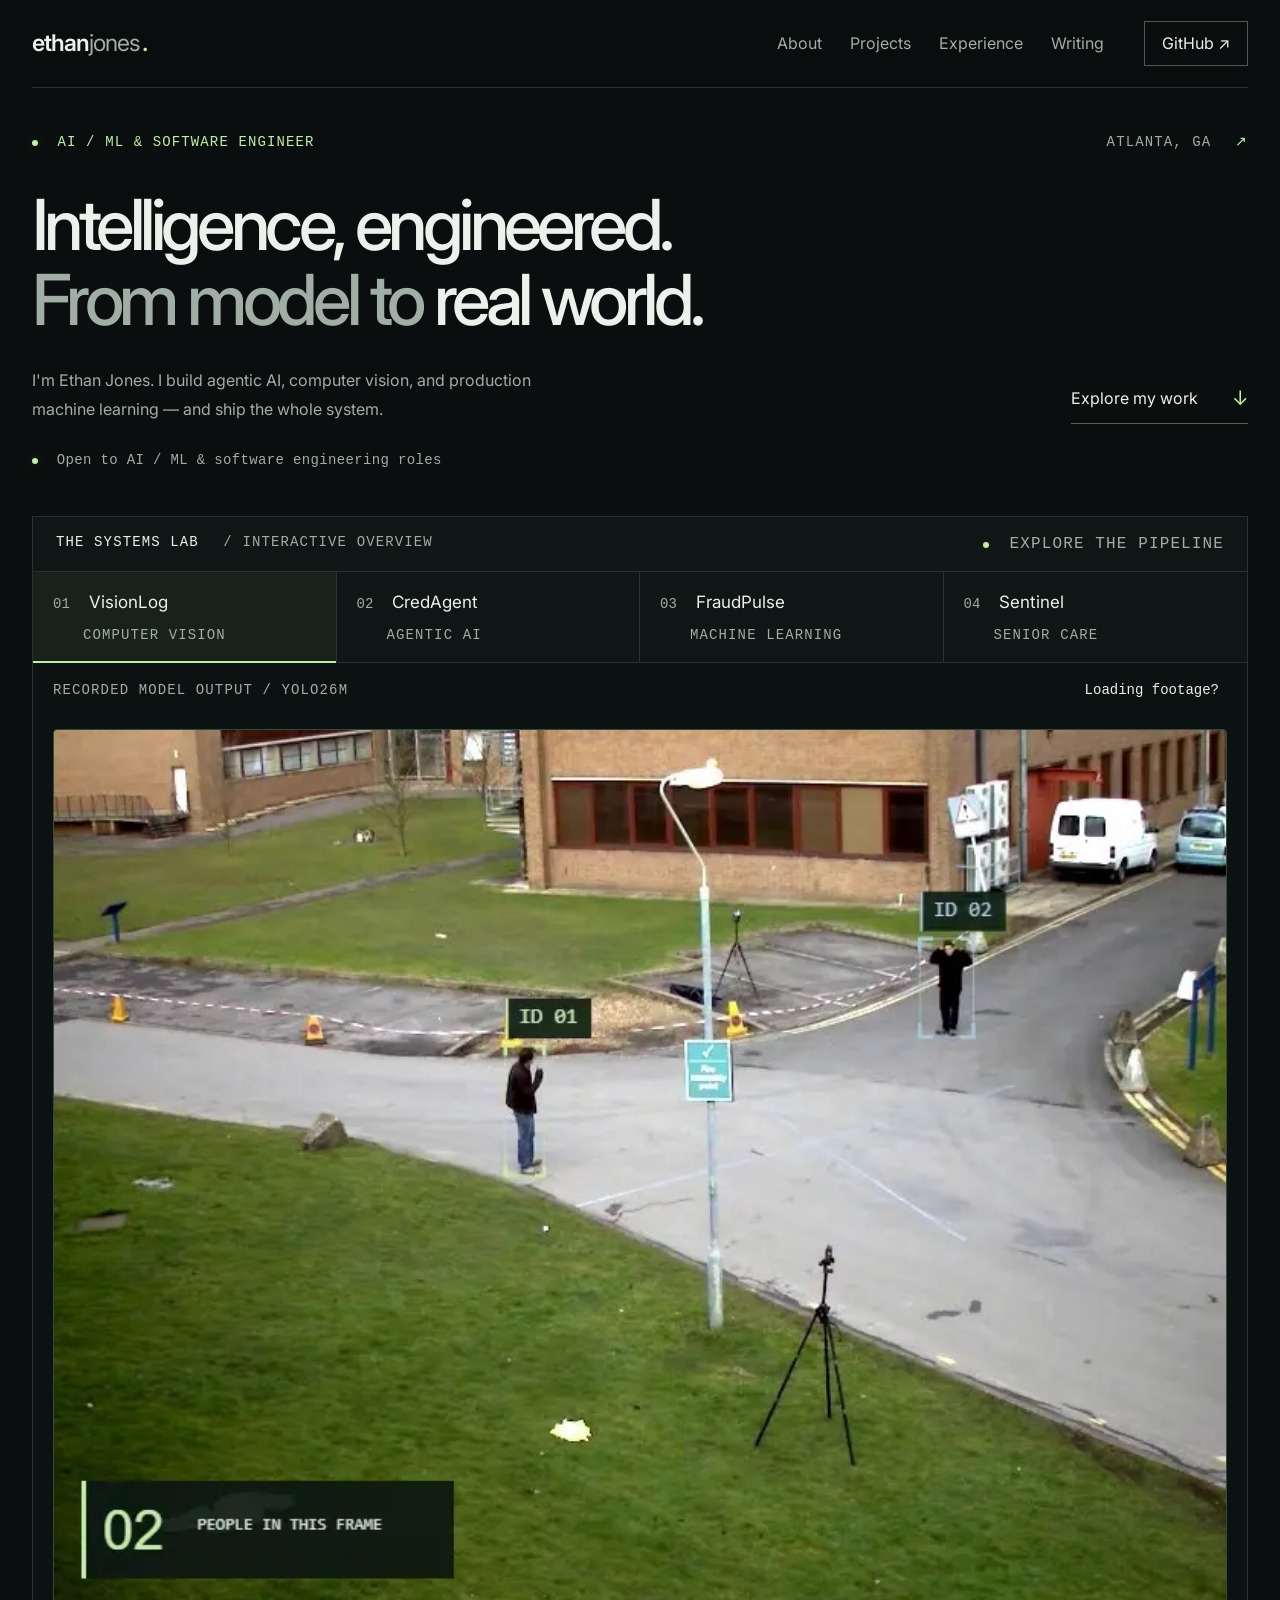
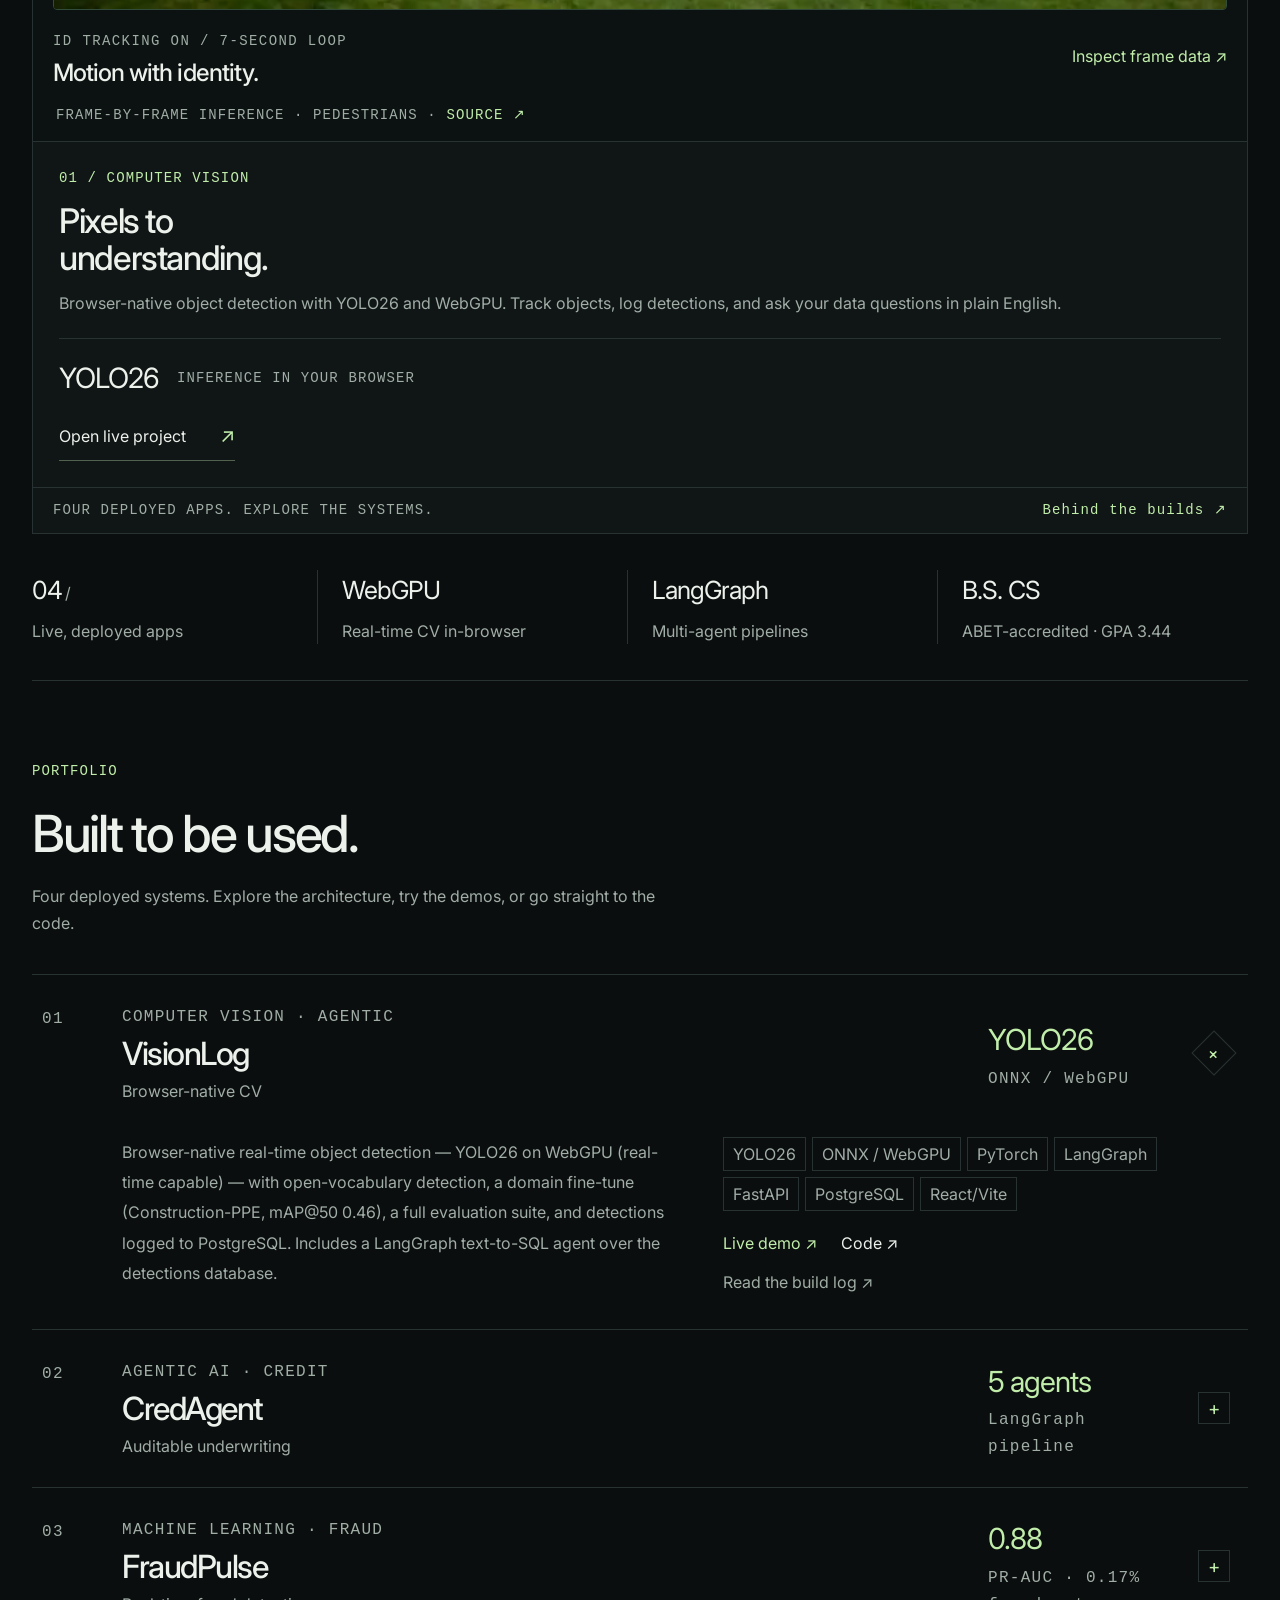
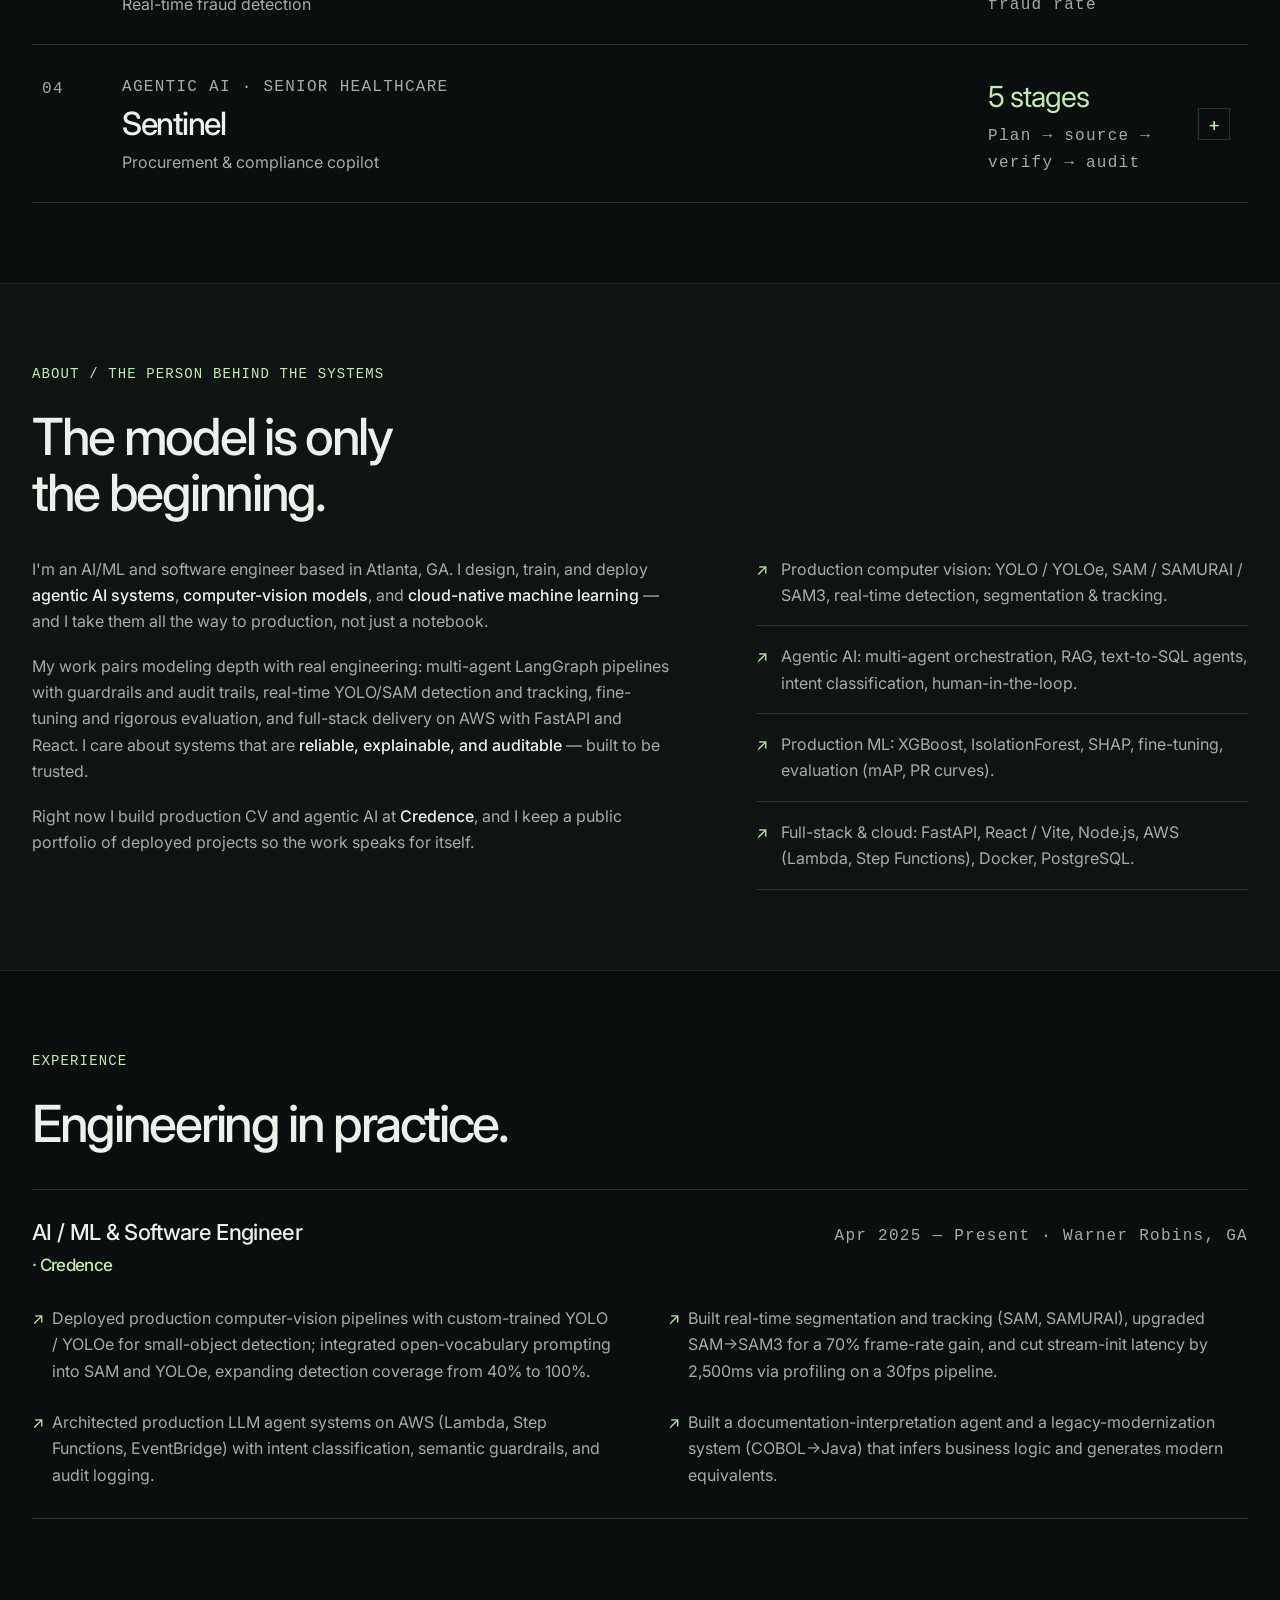
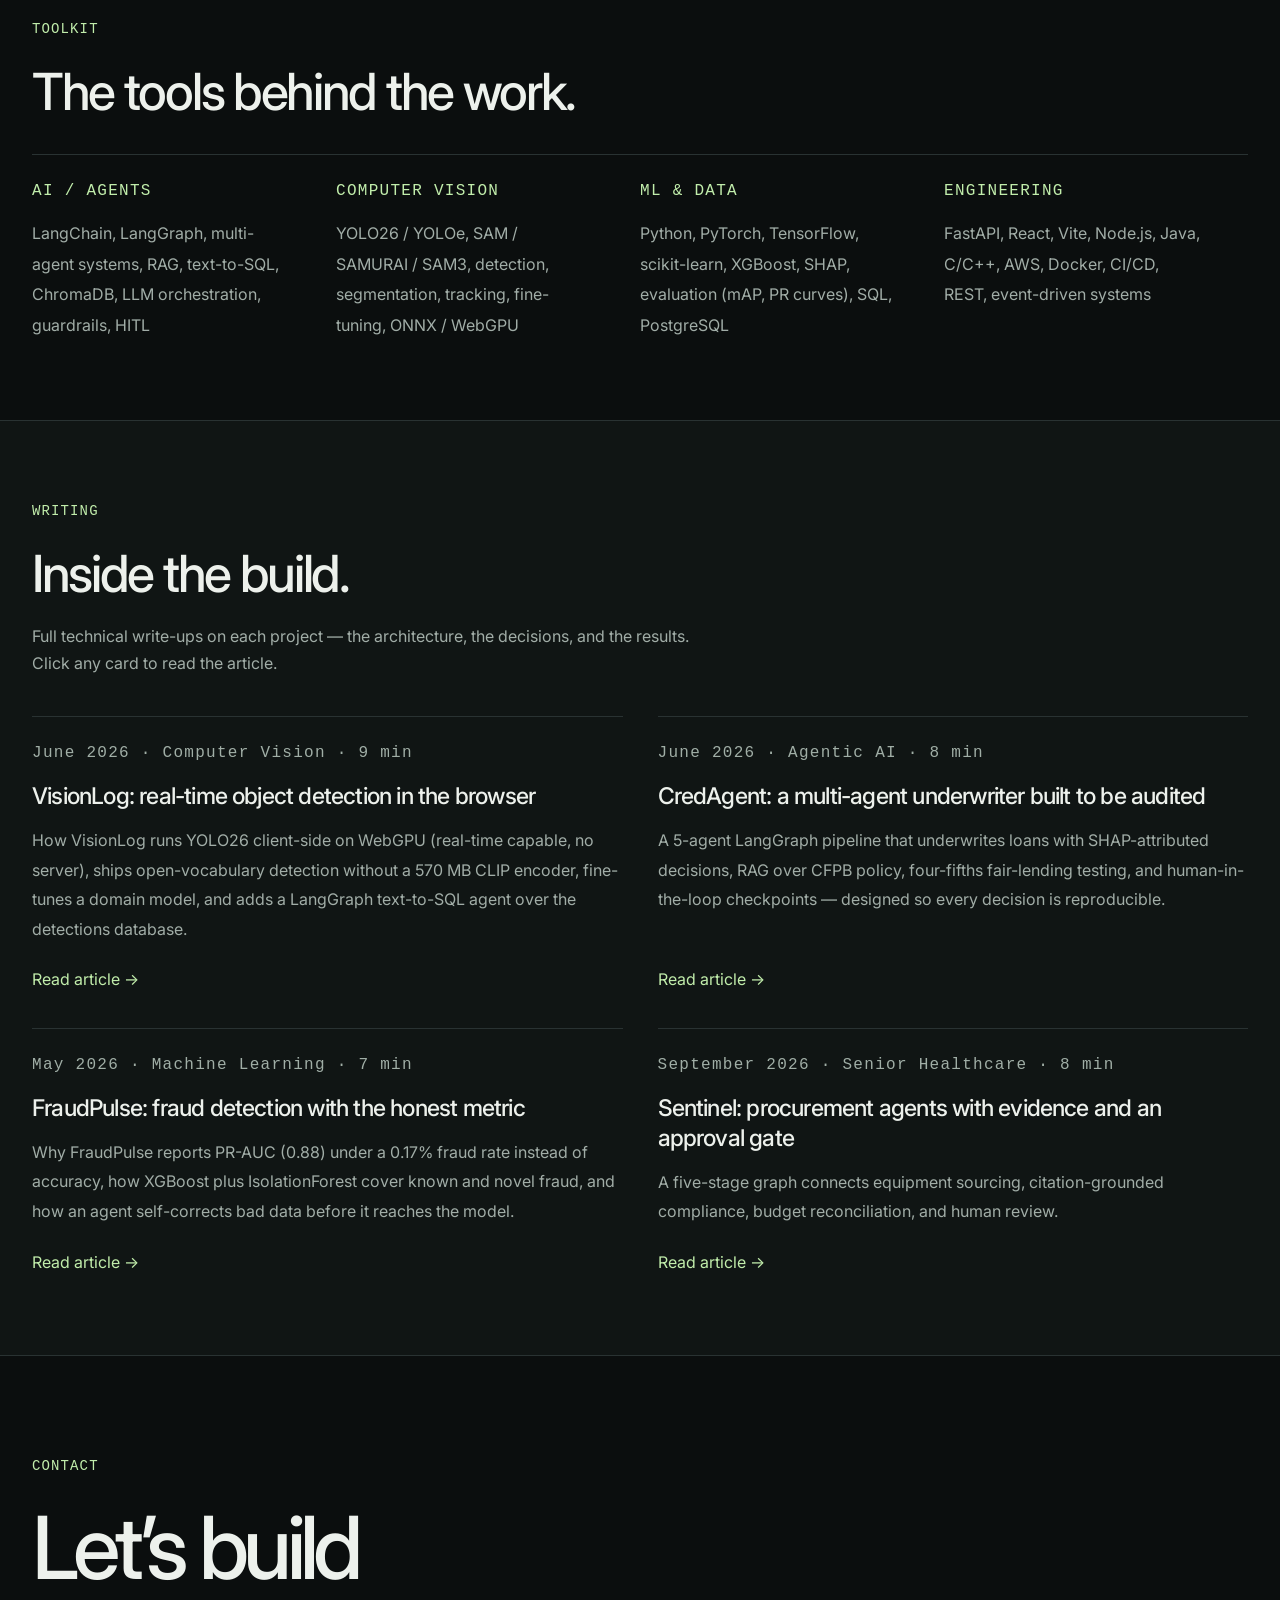
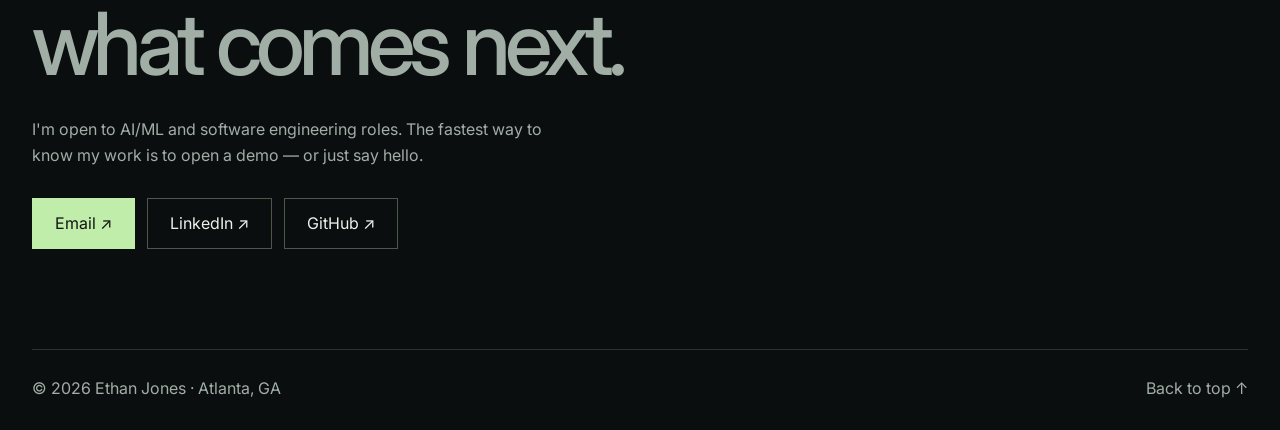
==== commit 8afce7aa: "Rebalance portfolio scale while retaining readable body text" ====
--- a/index.html
+++ b/index.html
@@ -8,7 +8,7 @@
 <link rel="preconnect" href="https://fonts.googleapis.com" />
 <link rel="preconnect" href="https://fonts.gstatic.com" crossorigin />
 <link href="https://fonts.googleapis.com/css2?family=Space+Grotesk:wght@400;500;600;700&family=Inter:wght@400;500;600&display=swap" rel="stylesheet" />
-<link rel="stylesheet" href="assets/style.css?v=readable-share6" />
+<link rel="stylesheet" href="assets/style.css?v=balanced7" />
 <link rel="canonical" href="https://ethanjgithub.github.io/" />
 <meta property="og:title" content="Ethan Jones — AI / ML &amp; Software Engineer" />
 <meta property="og:description" content="Ethan Jones — AI/ML and software engineer building agentic AI, computer vision, and production machine learning. Four deployed projects across computer vision, finance, and senior-care procurement." />
@@ -227,6 +227,6 @@
   </div>
 </footer>
 
-<script src="assets/main.js?v=readable-share6" defer></script>
+<script src="assets/main.js?v=balanced7" defer></script>
 </body>
 </html>
--- a/assets/style.css
+++ b/assets/style.css
@@ -67,3 +67,7 @@
 .sentinel-graphic{position:relative;inset:auto;margin:90px 20px 76px}.sentinel-map{flex:none;aspect-ratio:760/440;width:100%;height:auto}.sentinel-map svg{width:100%;height:100%}@media(max-width:900px){.sentinel-map{height:260px;aspect-ratio:auto}.sentinel-graphic{margin-inline:16px}}@media(max-width:680px){.sentinel-graphic{margin-top:108px;margin-bottom:90px}}
 
 .lab-metric strong{white-space:nowrap;flex-shrink:0}.lab-metric{flex-wrap:wrap}
+/* Balanced scale: readable copy with a compact editorial layout. */
+:root{--maxw:1360px}.hero{padding-top:44px}.hero h1{font-size:clamp(40px,5.5vw,76px)}section{padding-block:80px}.showcase-bar,.lab-footer,.lab-tabs small,.lab-tabs button>span,.visual-label,.visual-note,#motion-toggle,.result-eyebrow,.hero-status,.location,.eyebrow,.kicker{font-size:14px}.lab-tabs button{padding:16px 20px;font-size:17px}.lab-tabs small{margin-top:5px}.lab-copy h2{font-size:34px}.lab-copy{padding:26px}.lab-copy .eyebrow,.lab-metric span{font-size:14px}.lab-metric strong{font-size:28px}.real-output{padding:66px 20px 54px}.result-summary h3{font-size:24px}.visual-label{min-height:48px;padding:10px 20px}.visual-note{bottom:15px}.lab-footer{padding:12px 20px}.credit-graphic{margin:66px 20px 54px;gap:18px}.credit-card{padding:16px}.credit-card h3{font-size:18px;margin:12px 0 8px}.credit-card p{font-size:14px;line-height:1.6}.credit-step,.credit-paper .credit-step,.credit-tag,.credit-chips span,.credit-dossier-caption,.credit-ledger,.credit-stamp{font-size:14px;letter-spacing:0}.credit-tag{margin-top:12px;padding-top:10px}.credit-paper{padding:18px}.credit-paper h3{font-size:28px;margin-bottom:14px}.credit-document-icon{font-size:30px;margin:10px 0 14px;padding-bottom:8px}.credit-document-icon span,.credit-record-line>span{font-size:14px}.credit-record-line{font-size:14px;padding:10px 0;gap:8px}.credit-record-line small{font-size:14px;line-height:1.3;margin-top:3px}.credit-stamp{padding:8px 4px}.credit-dossier-caption{margin-top:22px}.credit-audit{padding-top:16px}.credit-audit strong{font-size:17px}.credit-icon,.credit-books,.credit-review-icon,.credit-bars{height:44px;margin-top:12px}.credit-chips span{padding:4px 6px}.sentinel-graphic{margin:66px 20px 56px}.sentinel-map-footer{font-size:14px}.fraud-key{font-size:14px;bottom:56px}
+@media(min-width:1181px){.lab-body[data-project="credit"]{grid-template-columns:minmax(0,2.4fr) minmax(280px,1fr)}.lab-body[data-project="credit"] .lab-visual{border-right:1px solid var(--line);border-bottom:0}.lab-body[data-project="credit"] .lab-copy{display:flex;align-items:start;gap:0}.lab-body[data-project="credit"] .lab-copy h2{margin:14px 0}.lab-body[data-project="credit"] .lab-metric{margin-top:20px}.lab-body[data-project="credit"] .lab-copy .text-link{margin-top:20px}}
+@media(max-width:680px){.hero h1{font-size:clamp(38px,8vw,54px)}section{padding-block:56px}.lab-tabs button{padding:13px 12px}.lab-tabs small{font-size:14px}.visual-label{padding:10px 12px}.real-output{padding:86px 12px 70px}.credit-graphic{margin:86px 12px 70px;gap:14px}.sentinel-graphic{margin:86px 16px 70px}.credit-card{padding:14px}.credit-card h3{font-size:18px}.credit-card p{font-size:14px}.credit-paper h3{font-size:28px}.credit-paper{padding:18px}.lab-copy h2{font-size:30px}.result-summary h3{font-size:22px}.showcase-bar,.lab-footer{font-size:14px}}
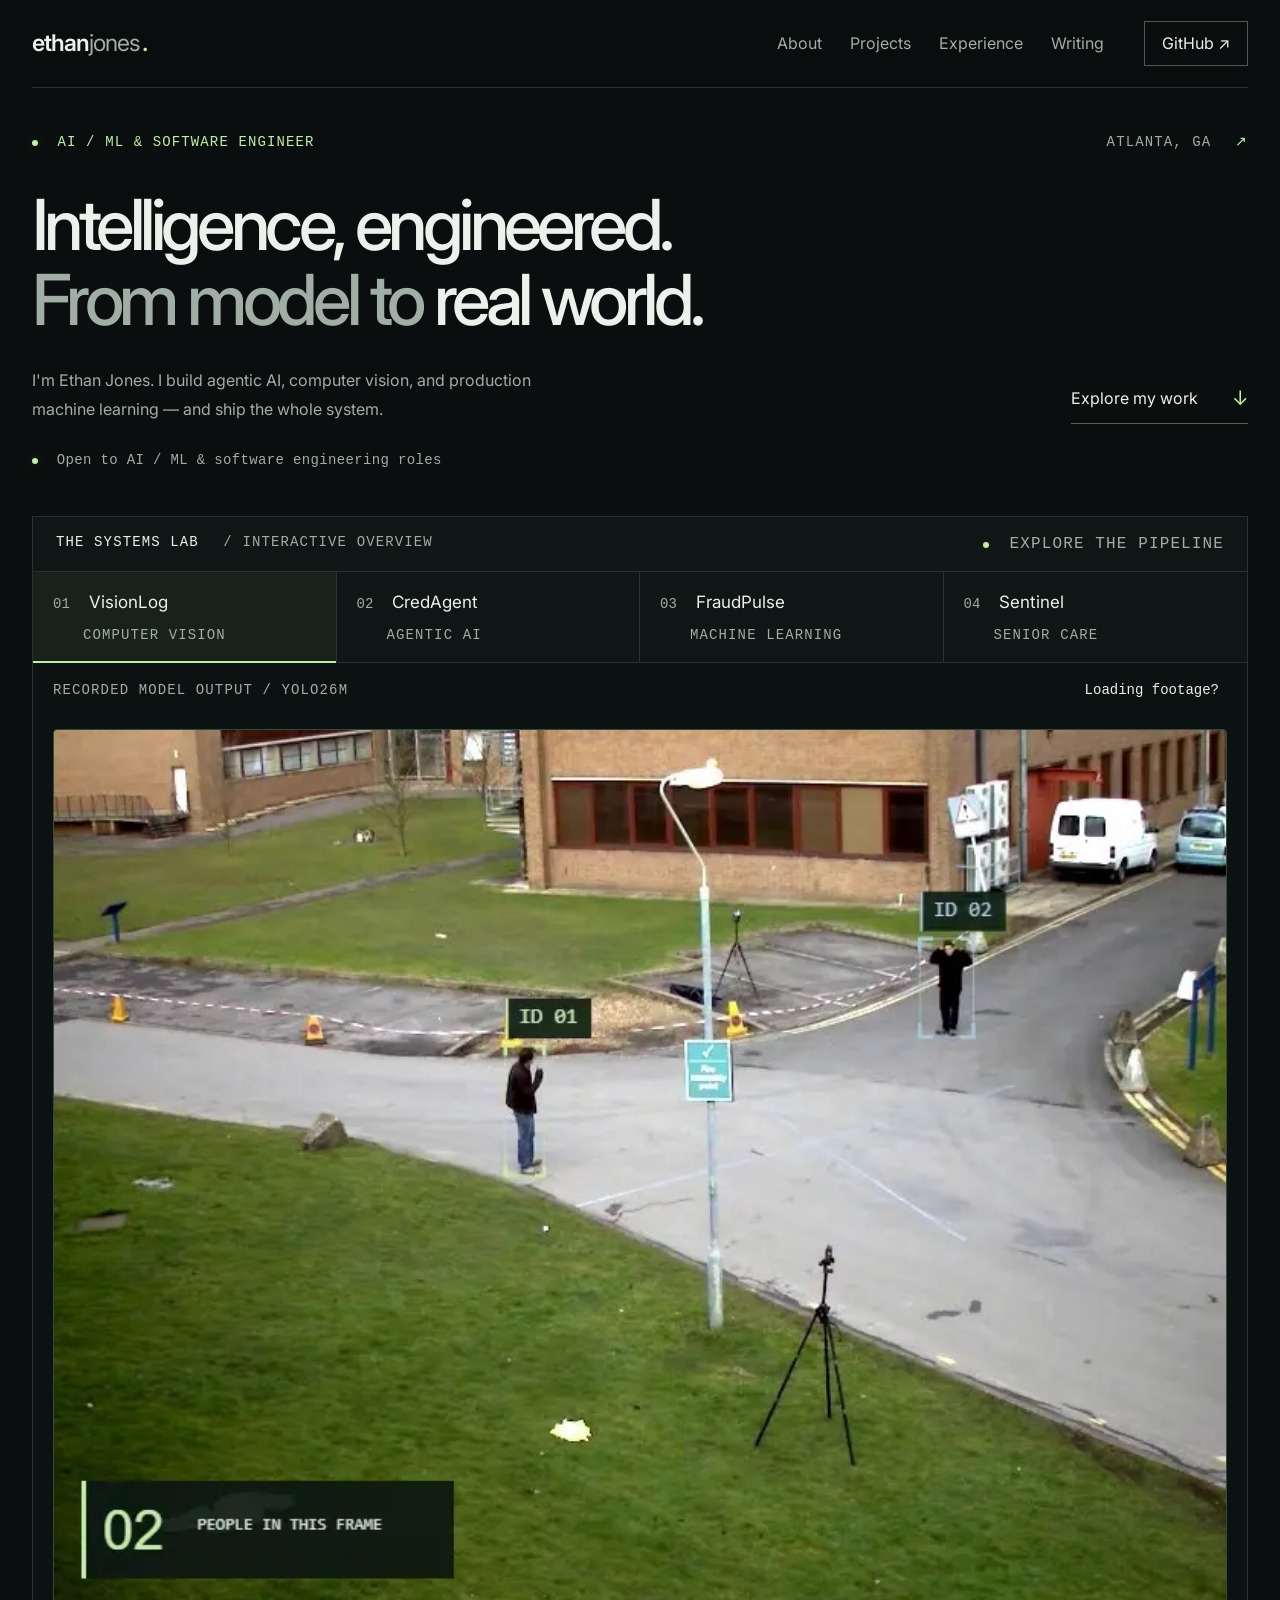
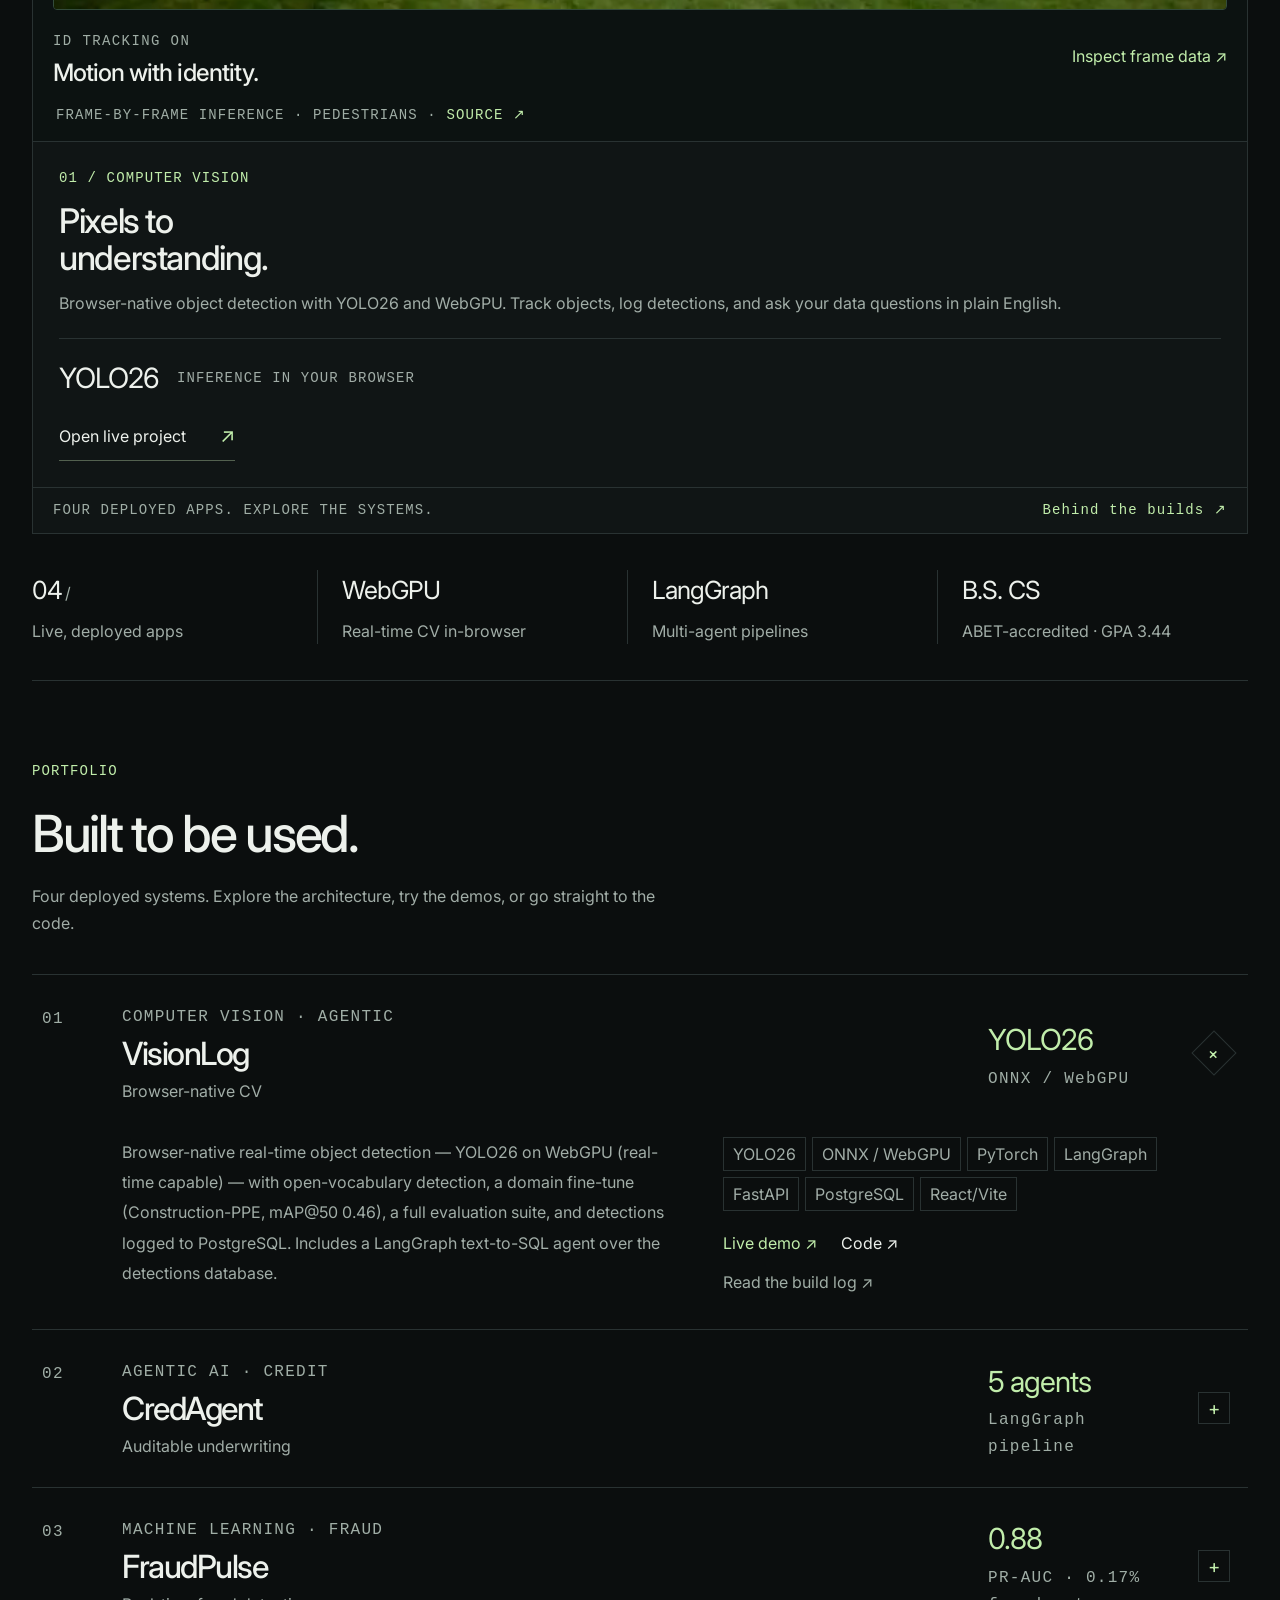
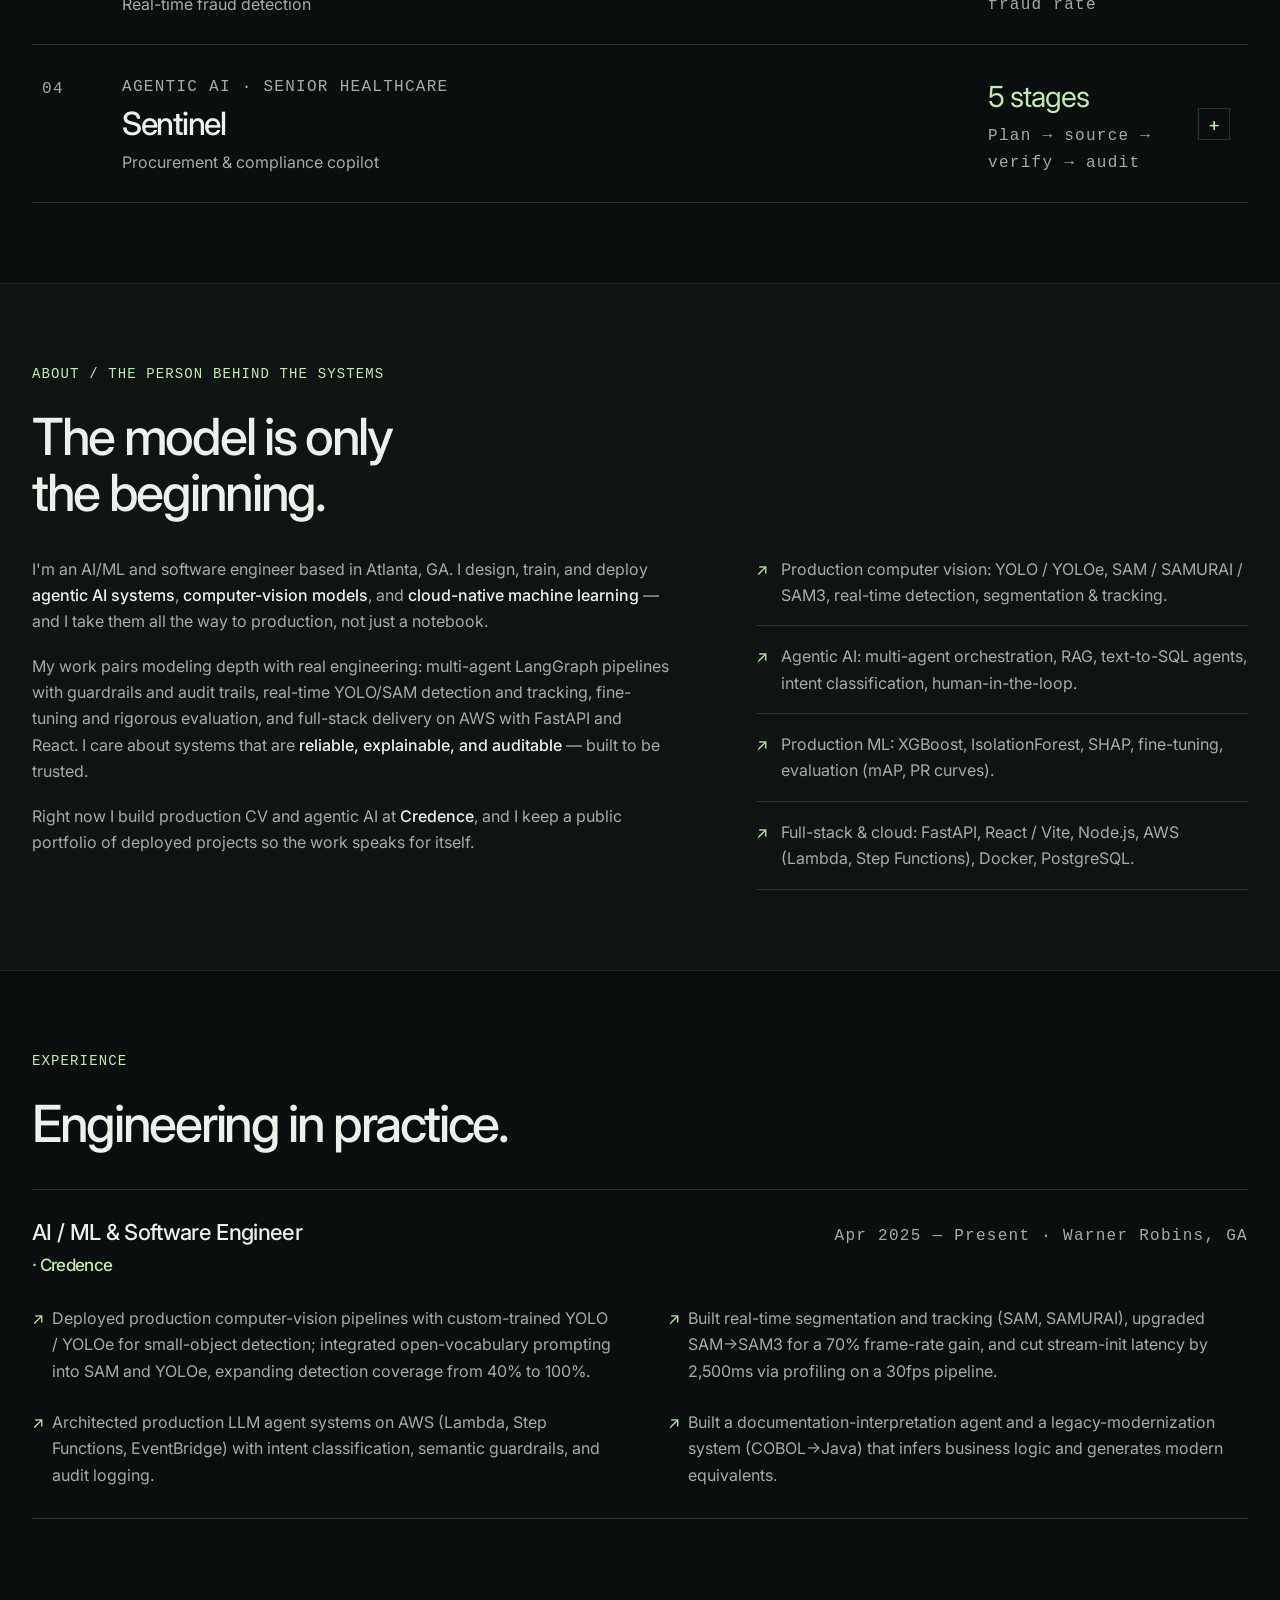
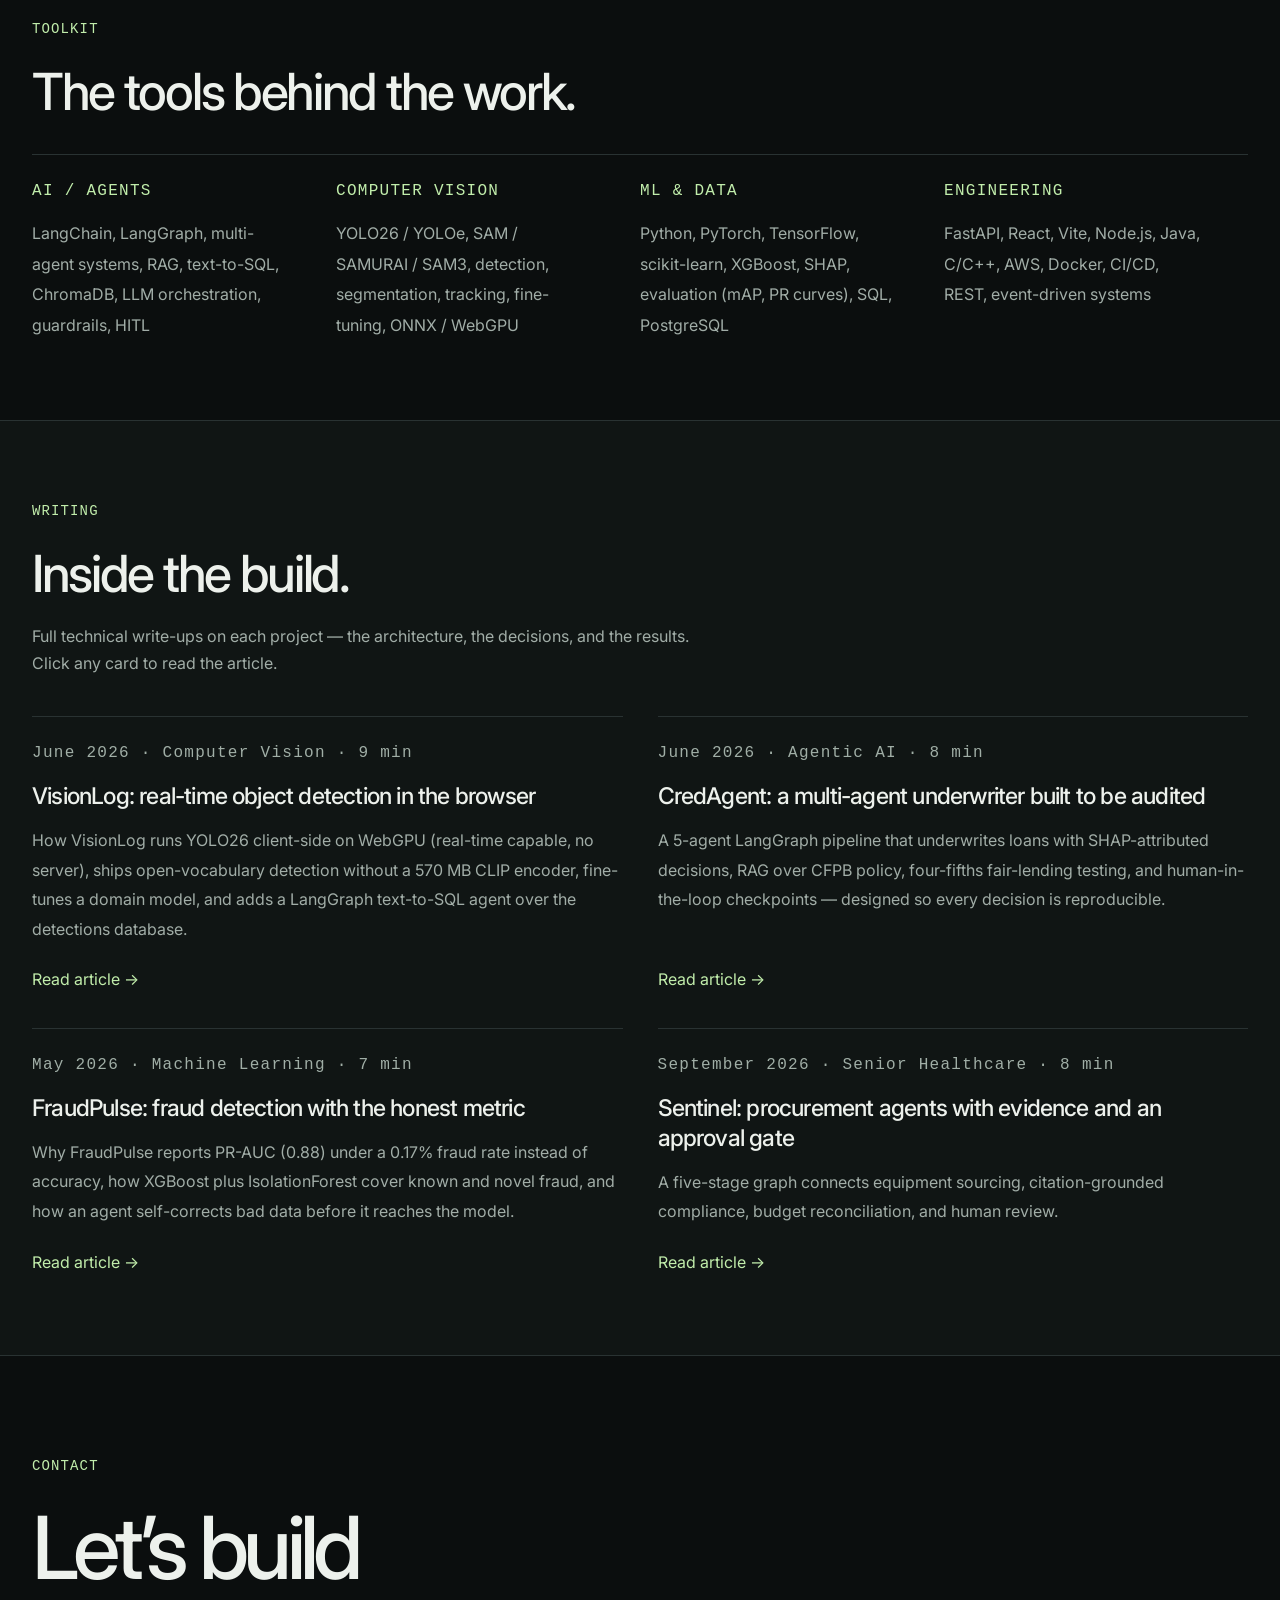
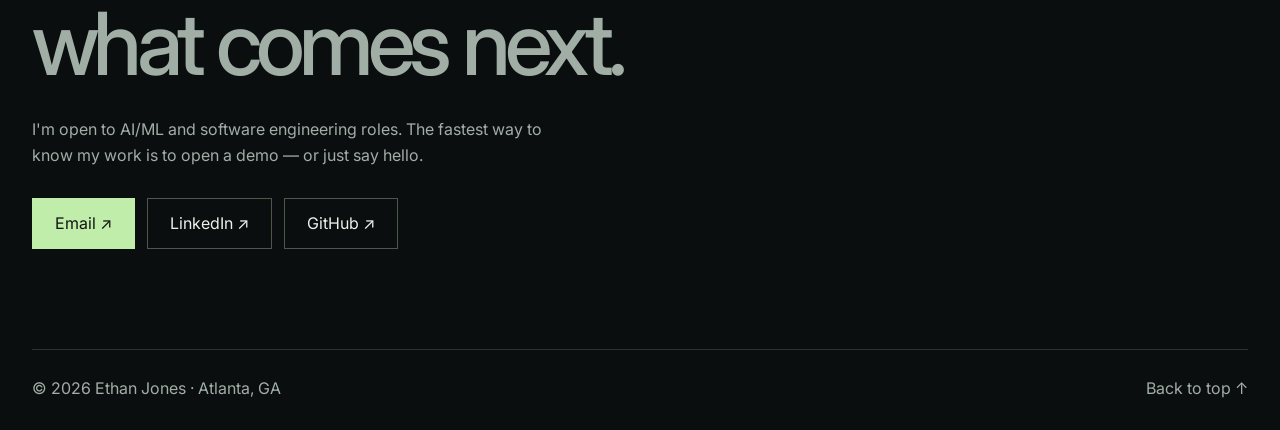
==== commit b23c5a73: "Remove duration label from VisionLog showcase" ====
--- a/index.html
+++ b/index.html
@@ -64,7 +64,7 @@
     <button id="tab-sentinel" role="tab" aria-selected="false" aria-controls="lab-panel" data-project="sentinel" tabindex="-1"><span>04</span> Sentinel <small>SENIOR CARE</small></button>
   </div>
   <div class="lab-body" id="lab-panel" data-project="vision" role="tabpanel" aria-labelledby="tab-vision" tabindex="0">
-    <div class="lab-visual" id="lab-visual" data-project="vision"><div class="real-output" id="real-output"><div class="detection-image"><video id="detection-video" controls muted loop playsinline preload="auto" data-src="assets/visionlog-tracking-v3.mp4" poster="assets/visionlog-tracking-v3.webp" width="768" height="576" aria-label="Recorded VisionLog pedestrian detection: real moving footage with detections computed for every frame"></video></div><div class="result-summary"><div><span class="result-eyebrow">ID TRACKING ON / 7-SECOND LOOP</span><h3>Motion with identity.</h3></div><a href="assets/visionlog-tracking-v3.json" target="_blank" rel="noopener">Inspect frame data &#8599;</a></div></div><div id="credit-graphic" class="credit-graphic" hidden aria-label="CredAgent architecture: application validation, explained risk scoring and retrieved policy evidence feed a decision record, human review and an audit trail">
+    <div class="lab-visual" id="lab-visual" data-project="vision"><div class="real-output" id="real-output"><div class="detection-image"><video id="detection-video" controls muted loop playsinline preload="auto" data-src="assets/visionlog-tracking-v3.mp4" poster="assets/visionlog-tracking-v3.webp" width="768" height="576" aria-label="Recorded VisionLog pedestrian detection: real moving footage with detections computed for every frame"></video></div><div class="result-summary"><div><span class="result-eyebrow">ID TRACKING ON</span><h3>Motion with identity.</h3></div><a href="assets/visionlog-tracking-v3.json" target="_blank" rel="noopener">Inspect frame data &#8599;</a></div></div><div id="credit-graphic" class="credit-graphic" hidden aria-label="CredAgent architecture: application validation, explained risk scoring and retrieved policy evidence feed a decision record, human review and an audit trail">
 <svg class="credit-connections" viewBox="0 0 760 470" preserveAspectRatio="none" aria-hidden="true"><path d="M160 105H250Q275 105 275 145H380 M160 315H250Q275 315 275 260H380 M600 105H510Q485 105 485 145H380 M380 260H485Q510 260 510 315H600 M380 310V440"/></svg>
 <div class="credit-card credit-intake"><span class="credit-step">01 / APPLICATION</span><div class="credit-icon" aria-hidden="true"><span class="credit-sheet"></span><span class="credit-sheet"></span><span class="credit-sheet"></span></div><h3>Start with the facts.</h3><p>Validate the application.<br>Normalize the features.</p><div class="credit-chips"><span>Income</span><span>Credit history</span></div></div>
 <div class="credit-card credit-risk"><span class="credit-step">02 / RISK ANALYSIS</span><div class="credit-bars" aria-label="Illustrative SHAP feature contribution diagram"><span></span><span></span><span></span><span></span><i></i></div><h3>Explain the score.</h3><p>XGBoost risk estimate.<br>SHAP feature contributions.</p><div class="credit-tag">MODEL + ATTRIBUTION</div></div>
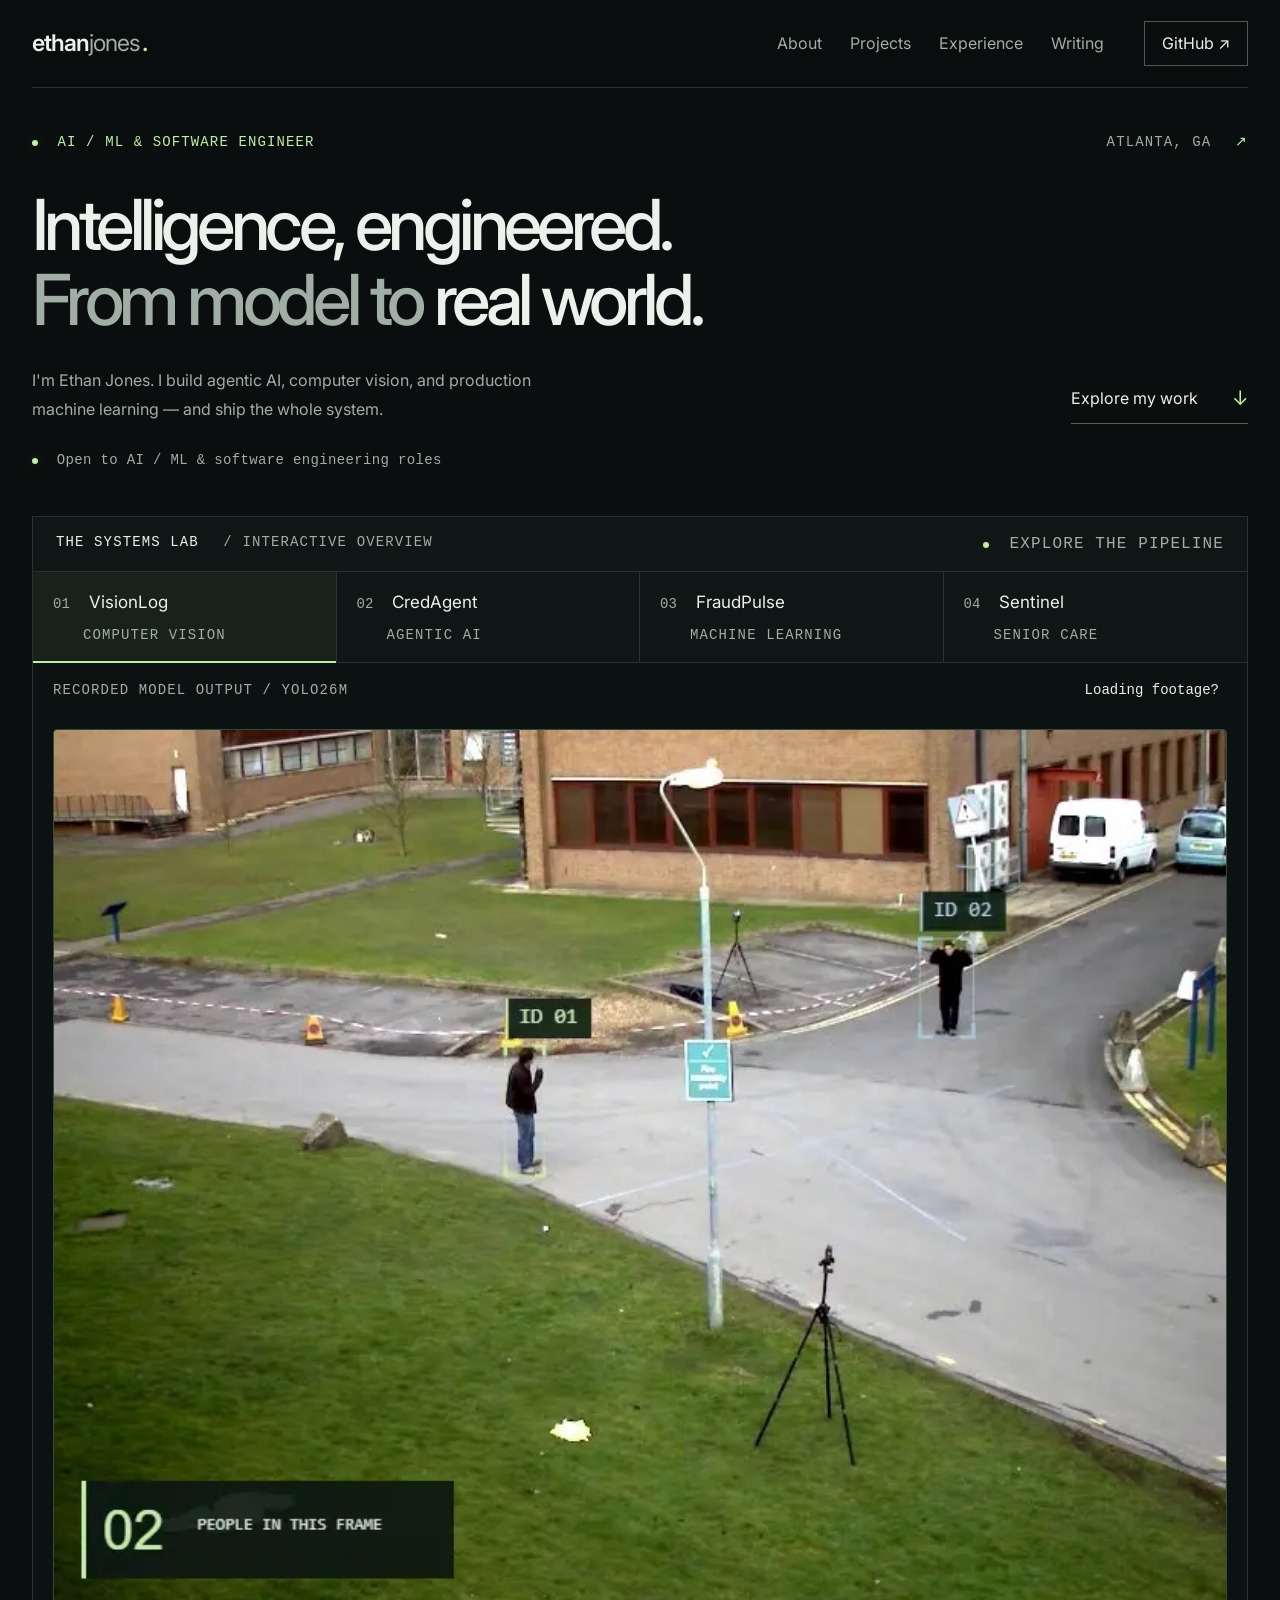
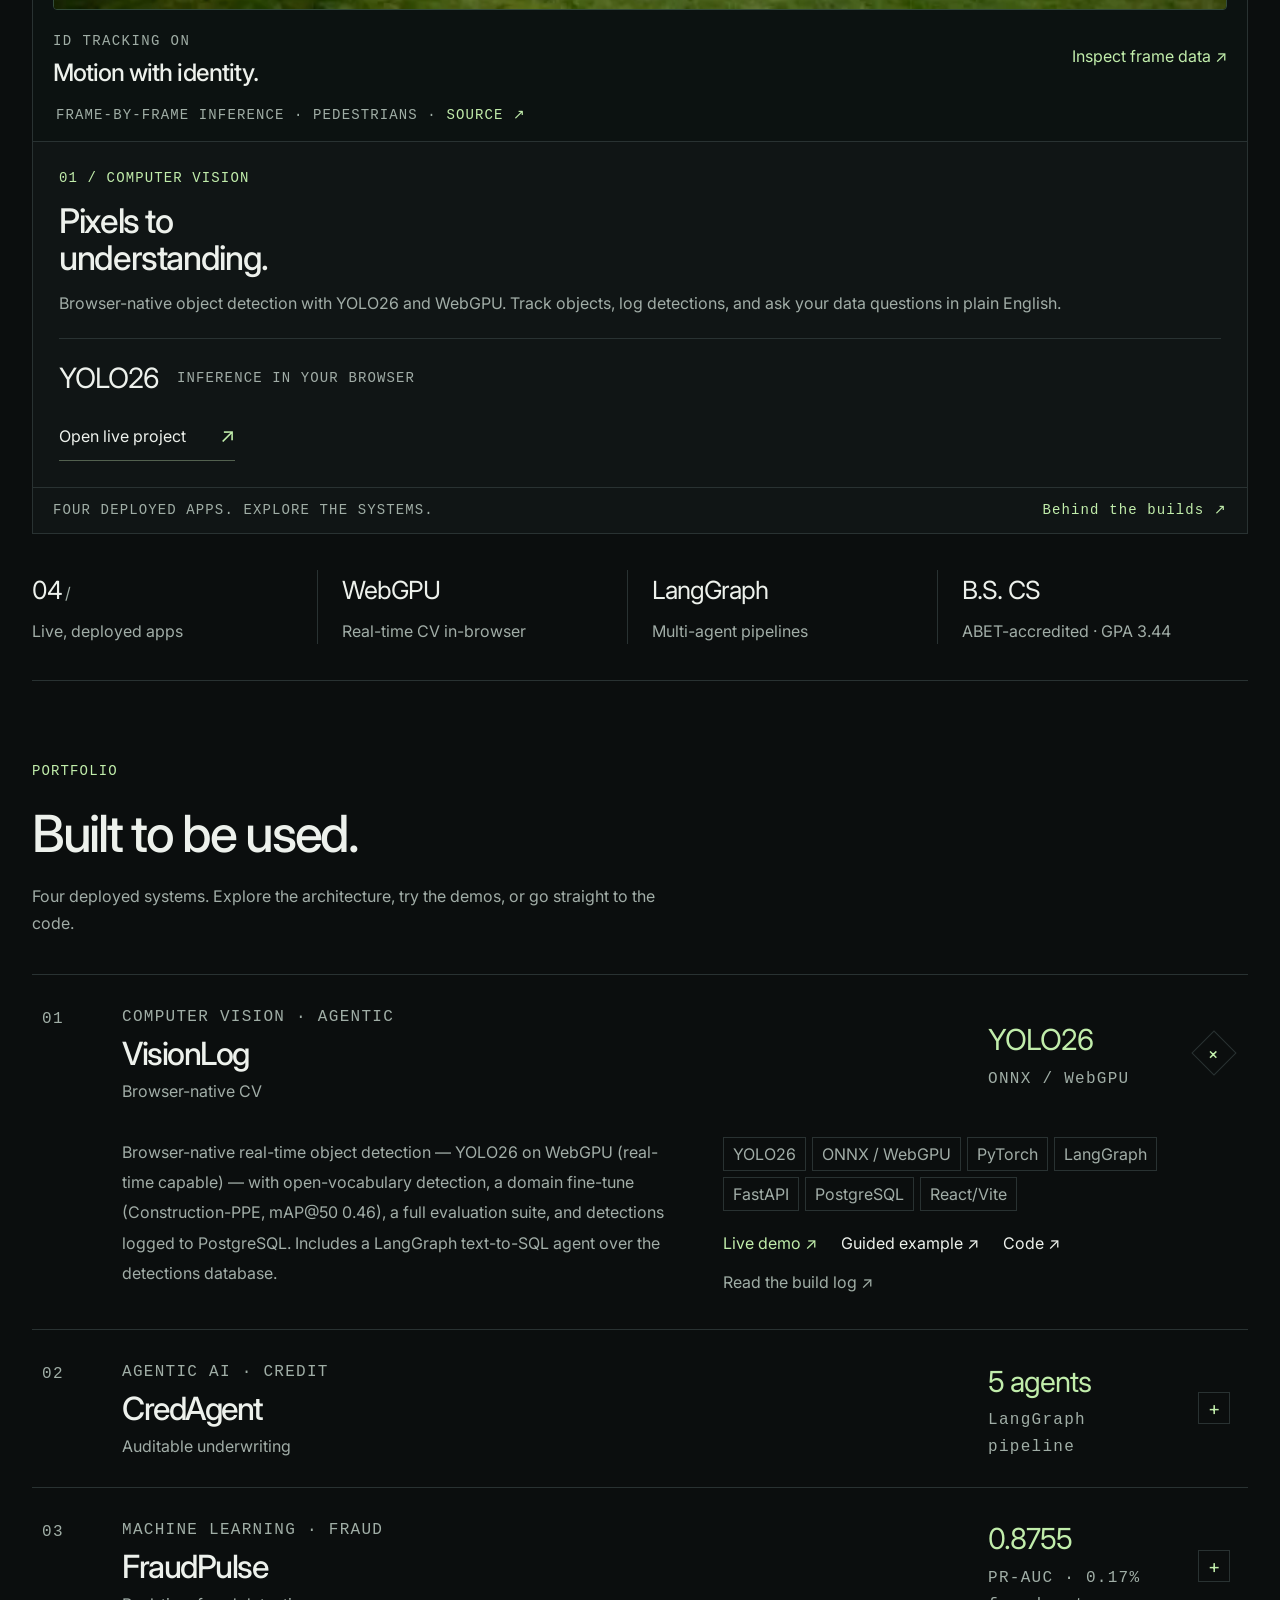
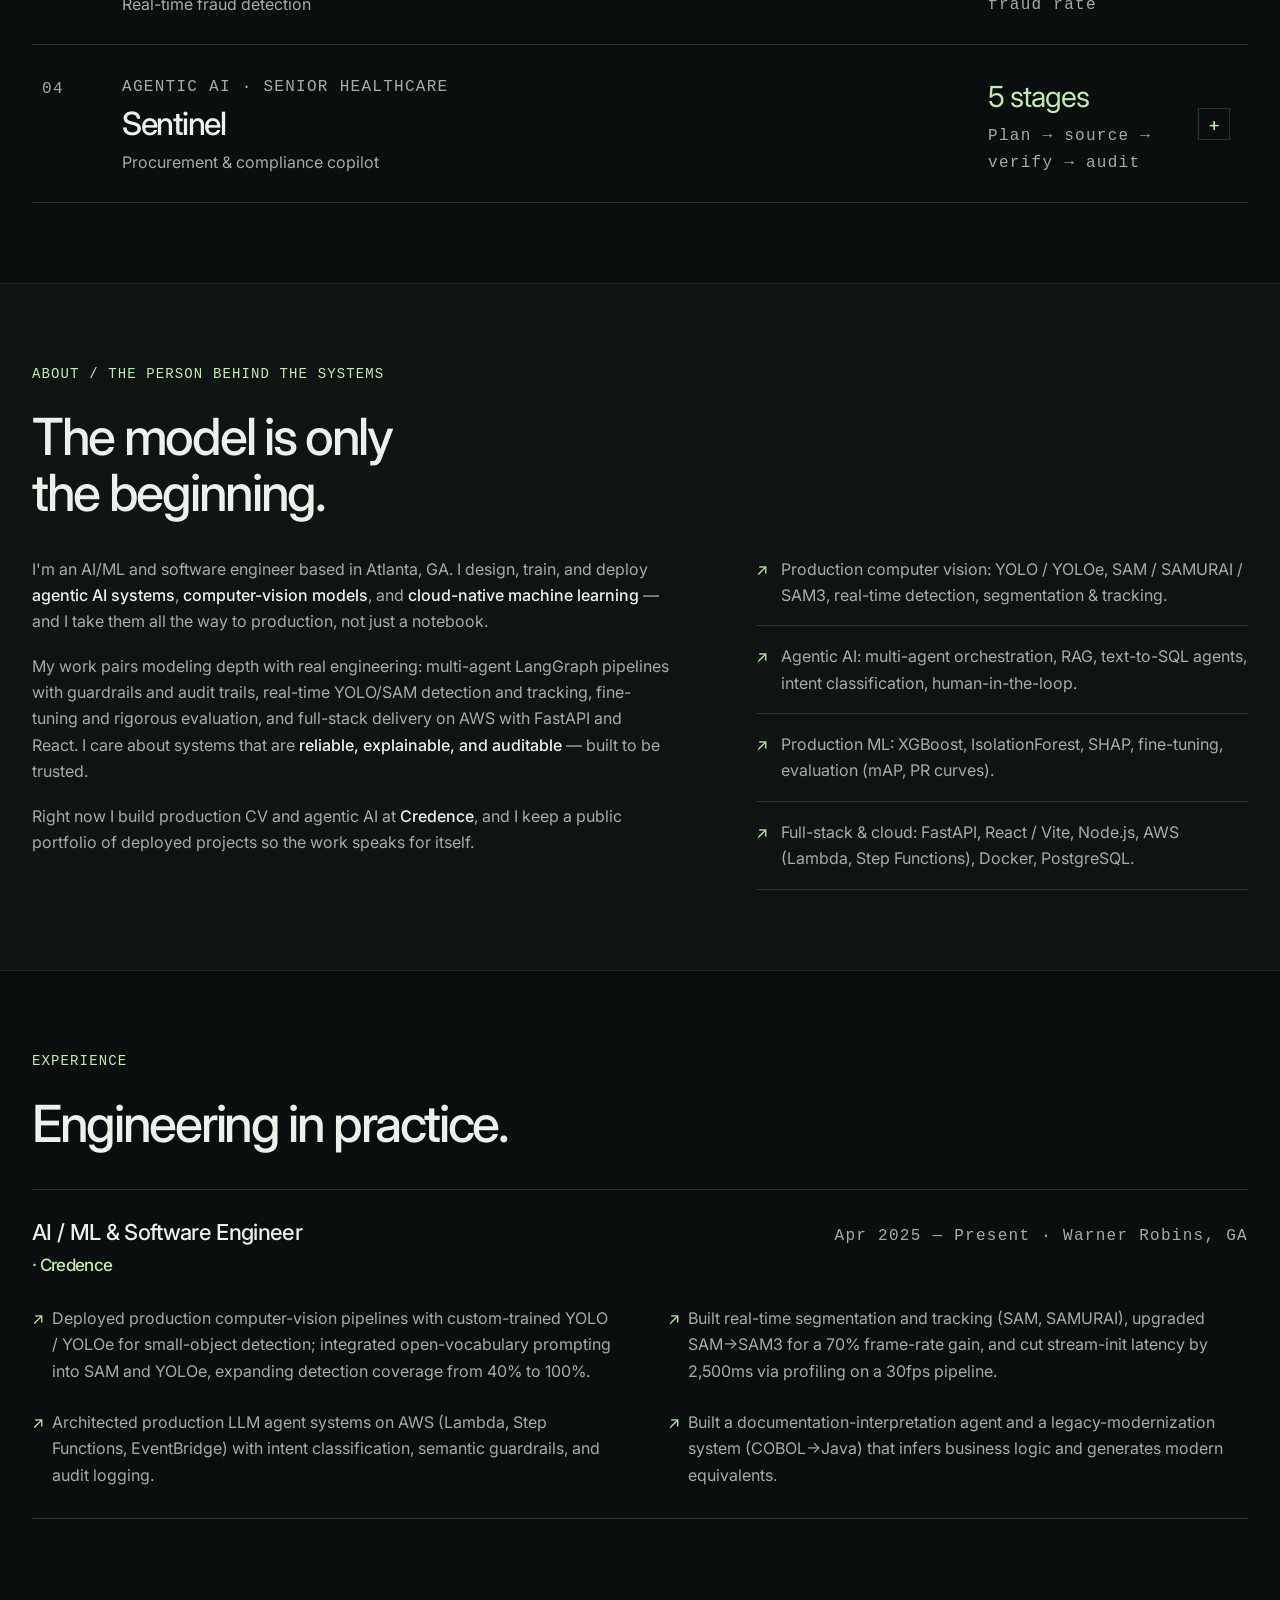
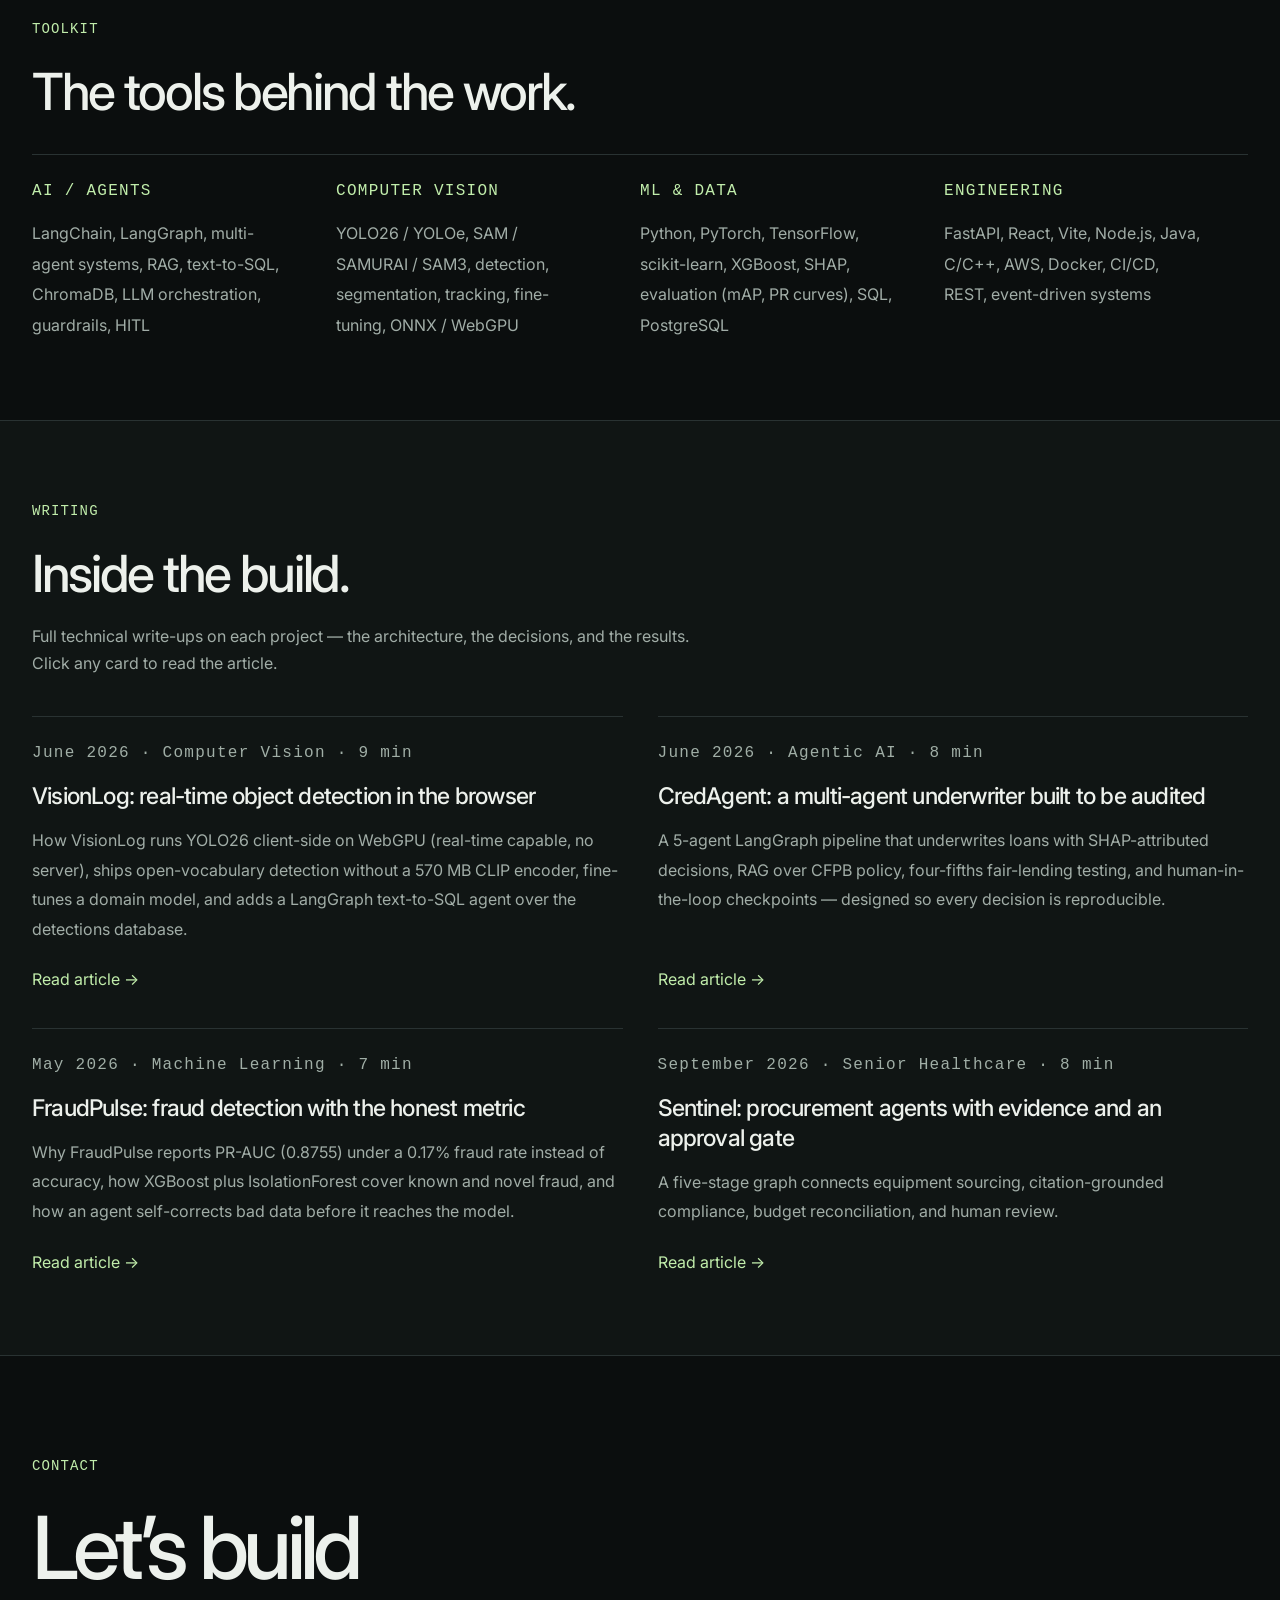
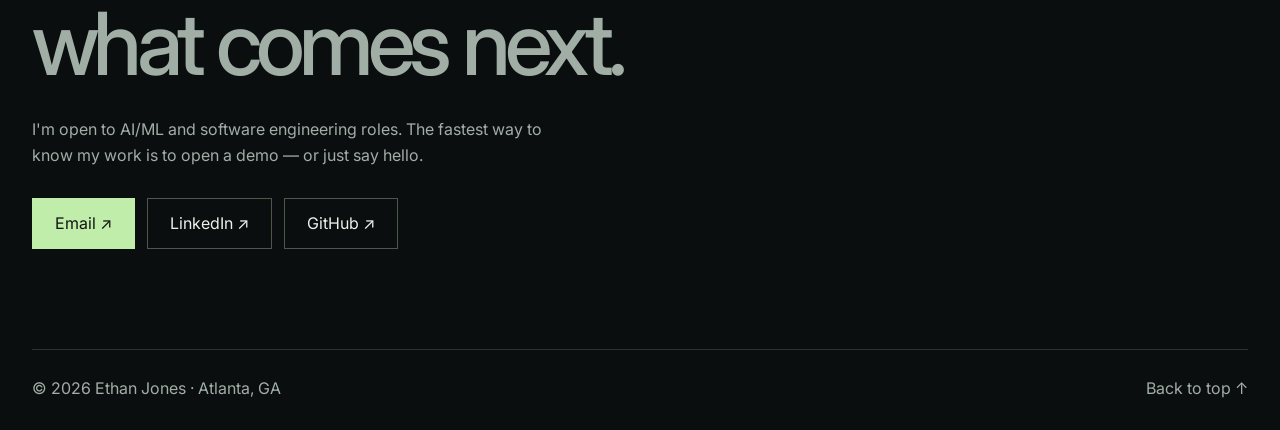
==== commit a2b523c9: "Add instant recorded walkthroughs and align portfolio with measured evaluation" ====
--- a/index.html
+++ b/index.html
@@ -8,7 +8,7 @@
 <link rel="preconnect" href="https://fonts.googleapis.com" />
 <link rel="preconnect" href="https://fonts.gstatic.com" crossorigin />
 <link href="https://fonts.googleapis.com/css2?family=Space+Grotesk:wght@400;500;600;700&family=Inter:wght@400;500;600&display=swap" rel="stylesheet" />
-<link rel="stylesheet" href="assets/style.css?v=balanced7" />
+<link rel="stylesheet" href="assets/style.css?v=evidence8" />
 <link rel="canonical" href="https://ethanjgithub.github.io/" />
 <meta property="og:title" content="Ethan Jones — AI / ML &amp; Software Engineer" />
 <meta property="og:description" content="Ethan Jones — AI/ML and software engineer building agentic AI, computer vision, and production machine learning. Four deployed projects across computer vision, finance, and senior-care procurement." />
@@ -108,20 +108,24 @@
 
       <details class="project-row" open><summary><span class="project-number">01</span><div class="project-title"><span class="ptag">Computer Vision · Agentic</span><h3>VisionLog</h3><span class="project-subtitle">Browser-native CV</span></div><div class="project-metric"><strong>YOLO26</strong><span>ONNX / WebGPU</span></div><span class="expand-icon" aria-hidden="true">+</span></summary><div class="project-body"><p>Browser-native real-time object detection — YOLO26 on WebGPU (real-time capable) — with open-vocabulary detection, a domain fine-tune (Construction-PPE, mAP@50 0.46), a full evaluation suite, and detections logged to PostgreSQL. Includes a LangGraph text-to-SQL agent over the detections database.</p><div><div class="tech"><span>YOLO26</span><span>ONNX / WebGPU</span><span>PyTorch</span><span>LangGraph</span><span>FastAPI</span><span>PostgreSQL</span><span>React/Vite</span></div><div class="card-links">
           <a class="demo" href="https://vision-log-lilac.vercel.app" target="_blank" rel="noopener">Live demo ↗</a>
+          <a href="demos/visionlog.html">Guided example ↗</a>
           <a href="https://github.com/EthanJGithub/VisionLog" target="_blank" rel="noopener">Code ↗</a>
         </div><a class="project-article" href="articles/visionlog.html">Read the build log ↗</a></div></div></details>
 
-      <details class="project-row"><summary><span class="project-number">02</span><div class="project-title"><span class="ptag">Agentic AI · Credit</span><h3>CredAgent</h3><span class="project-subtitle">Auditable underwriting</span></div><div class="project-metric"><strong>5 agents</strong><span>LangGraph pipeline</span></div><span class="expand-icon" aria-hidden="true">+</span></summary><div class="project-body"><p>A 5-agent LangGraph pipeline that underwrites consumer loans end to end — Ingestion → Risk Scoring → Policy Compliance → Decision → Audit — with human-in-the-loop checkpoints, RAG over policy, an immutable audit trail, and an XGBoost risk model (ROC-AUC 0.76) attributed with SHAP.</p><div><div class="tech"><span>LangGraph</span><span>RAG</span><span>ChromaDB</span><span>XGBoost</span><span>SHAP</span><span>FastAPI</span><span>React/Vite</span></div><div class="card-links">
-          <a class="demo" href="https://ethanjgithub-credagent-streamlit-app-kruhoy.streamlit.app/" target="_blank" rel="noopener">Live demo ↗</a>
+      <details class="project-row"><summary><span class="project-number">02</span><div class="project-title"><span class="ptag">Agentic AI · Credit</span><h3>CredAgent</h3><span class="project-subtitle">Auditable underwriting</span></div><div class="project-metric"><strong>5 agents</strong><span>LangGraph pipeline</span></div><span class="expand-icon" aria-hidden="true">+</span></summary><div class="project-body"><p>A 5-agent LangGraph pipeline that underwrites consumer loans end to end — Ingestion → Risk Scoring → Policy Compliance → Decision → Audit — with human-in-the-loop checkpoints, RAG over policy, a persisted audit trail, and an XGBoost risk model (ROC-AUC 0.7459) attributed with SHAP.</p><div><div class="tech"><span>LangGraph</span><span>RAG</span><span>ChromaDB</span><span>XGBoost</span><span>SHAP</span><span>FastAPI</span><span>React/Vite</span></div><div class="card-links">
+          <a class="demo" href="demos/credagent.html">Explore example ↗</a>
+          <a href="demos/credagent.html">Guided example ↗</a>
           <a href="https://github.com/EthanJGithub/CredAgent" target="_blank" rel="noopener">Code ↗</a>
         </div><a class="project-article" href="articles/credagent.html">Read the build log ↗</a></div></div></details>
 
-      <details class="project-row"><summary><span class="project-number">03</span><div class="project-title"><span class="ptag">Machine Learning · Fraud</span><h3>FraudPulse</h3><span class="project-subtitle">Real-time fraud detection</span></div><div class="project-metric"><strong>0.88</strong><span>PR-AUC · 0.17% fraud rate</span></div><span class="expand-icon" aria-hidden="true">+</span></summary><div class="project-body"><p>A real-time fraud-detection service combining supervised XGBoost with unsupervised IsolationForest — reported on PR-AUC under extreme class imbalance (0.88 at a 0.17% fraud rate). Ships a FastAPI scoring API, a live stream simulator, an operations dashboard, and an agentic data-onboarding agent.</p><div><div class="tech"><span>XGBoost</span><span>IsolationForest</span><span>SHAP</span><span>FastAPI</span><span>React/Vite</span><span>Agentic</span></div><div class="card-links">
+      <details class="project-row"><summary><span class="project-number">03</span><div class="project-title"><span class="ptag">Machine Learning · Fraud</span><h3>FraudPulse</h3><span class="project-subtitle">Real-time fraud detection</span></div><div class="project-metric"><strong>0.8755</strong><span>PR-AUC · 0.17% fraud rate</span></div><span class="expand-icon" aria-hidden="true">+</span></summary><div class="project-body"><p>A real-time fraud-detection service combining supervised XGBoost with unsupervised IsolationForest — reported on PR-AUC under extreme class imbalance (0.8755 at a 0.17% fraud rate). Ships a FastAPI scoring API, a live stream simulator, an operations dashboard, and an agentic data-onboarding agent.</p><div><div class="tech"><span>XGBoost</span><span>IsolationForest</span><span>SHAP</span><span>FastAPI</span><span>React/Vite</span><span>Agentic</span></div><div class="card-links">
           <a class="demo" href="https://fraud-pulse.vercel.app" target="_blank" rel="noopener">Live demo ↗</a>
+          <a href="demos/fraudpulse.html">Guided example ↗</a>
           <a href="https://github.com/EthanJGithub/FraudPulse" target="_blank" rel="noopener">Code ↗</a>
         </div><a class="project-article" href="articles/fraudpulse.html">Read the build log ↗</a></div></div></details>
 
-      <details class="project-row"><summary><span class="project-number">04</span><div class="project-title"><span class="ptag">Agentic AI · Senior Healthcare</span><h3>Sentinel</h3><span class="project-subtitle">Procurement &amp; compliance copilot</span></div><div class="project-metric"><strong>5 stages</strong><span>Plan → source → verify → audit</span></div><span class="expand-icon" aria-hidden="true">+</span></summary><div class="project-body"><p>A senior-care procurement prototype that turns a facility request into an equipment plan. LangGraph coordinates sourcing, citation-grounded compliance checks, budget reconciliation, and an audit trail before human approval. Built with a Python agent, C# catalog service, TypeScript MCP tools, and a React console. Connects equipment planning with public regulation references and contract-aware sourcing. The console offers a labeled sample mode when its backend is unavailable.</p><div><div class="tech"><span>LangGraph</span><span>RAG</span><span>MCP</span><span>FastAPI</span><span>C# / ASP.NET Core</span><span>TypeScript / React</span><span>PostgreSQL</span><span>Docker</span><span>Terraform</span></div><div class="card-links"><a class="demo" href="https://sentinel-console-gamma.vercel.app" target="_blank" rel="noopener">Live console ↗</a><a href="https://github.com/EthanJGithub/Sentinel" target="_blank" rel="noopener">Code ↗</a></div><a class="project-article" href="articles/sentinel.html">Read the build log &#8599;</a></div></div></details>
+      <details class="project-row"><summary><span class="project-number">04</span><div class="project-title"><span class="ptag">Agentic AI · Senior Healthcare</span><h3>Sentinel</h3><span class="project-subtitle">Procurement &amp; compliance copilot</span></div><div class="project-metric"><strong>5 stages</strong><span>Plan → source → verify → audit</span></div><span class="expand-icon" aria-hidden="true">+</span></summary><div class="project-body"><p>A senior-care procurement prototype that turns a facility request into an equipment plan. LangGraph coordinates sourcing, citation-grounded compliance checks, budget reconciliation, and an audit trail before human approval. Built with a Python agent, C# catalog service, TypeScript MCP tools, and a React console. Connects equipment planning with public regulation references and contract-aware sourcing. The console offers a labeled sample mode when its backend is unavailable.</p><div><div class="tech"><span>LangGraph</span><span>RAG</span><span>MCP</span><span>FastAPI</span><span>C# / ASP.NET Core</span><span>TypeScript / React</span><span>PostgreSQL</span><span>Docker</span><span>Terraform</span></div><div class="card-links"><a class="demo" href="https://sentinel-console-gamma.vercel.app" target="_blank" rel="noopener">Live console ↗</a><a href="demos/sentinel.html">Guided example ↗</a>
+          <a href="https://github.com/EthanJGithub/Sentinel" target="_blank" rel="noopener">Code ↗</a></div><a class="project-article" href="articles/sentinel.html">Read the build log &#8599;</a></div></div></details>
 
     </div>
   </div>
@@ -199,7 +203,7 @@
       <a class="post" href="articles/fraudpulse.html">
         <div class="date">May 2026 · Machine Learning · 7 min</div>
         <h3>FraudPulse: fraud detection with the honest metric</h3>
-        <p>Why FraudPulse reports PR-AUC (0.88) under a 0.17% fraud rate instead of accuracy, how XGBoost plus IsolationForest cover known and novel fraud, and how an agent self-corrects bad data before it reaches the model.</p>
+        <p>Why FraudPulse reports PR-AUC (0.8755) under a 0.17% fraud rate instead of accuracy, how XGBoost plus IsolationForest cover known and novel fraud, and how an agent self-corrects bad data before it reaches the model.</p>
         <span class="read">Read article →</span>
       </a>
       <a class="post" href="articles/sentinel.html"><div class="date">September 2026 &middot; Senior Healthcare &middot; 8 min</div><h3>Sentinel: procurement agents with evidence and an approval gate</h3><p>A five-stage graph connects equipment sourcing, citation-grounded compliance, budget reconciliation, and human review.</p><span class="read">Read article &rarr;</span></a>
@@ -227,6 +231,6 @@
   </div>
 </footer>
 
-<script src="assets/main.js?v=balanced7" defer></script>
+<script src="assets/main.js?v=evidence8" defer></script>
 </body>
 </html>
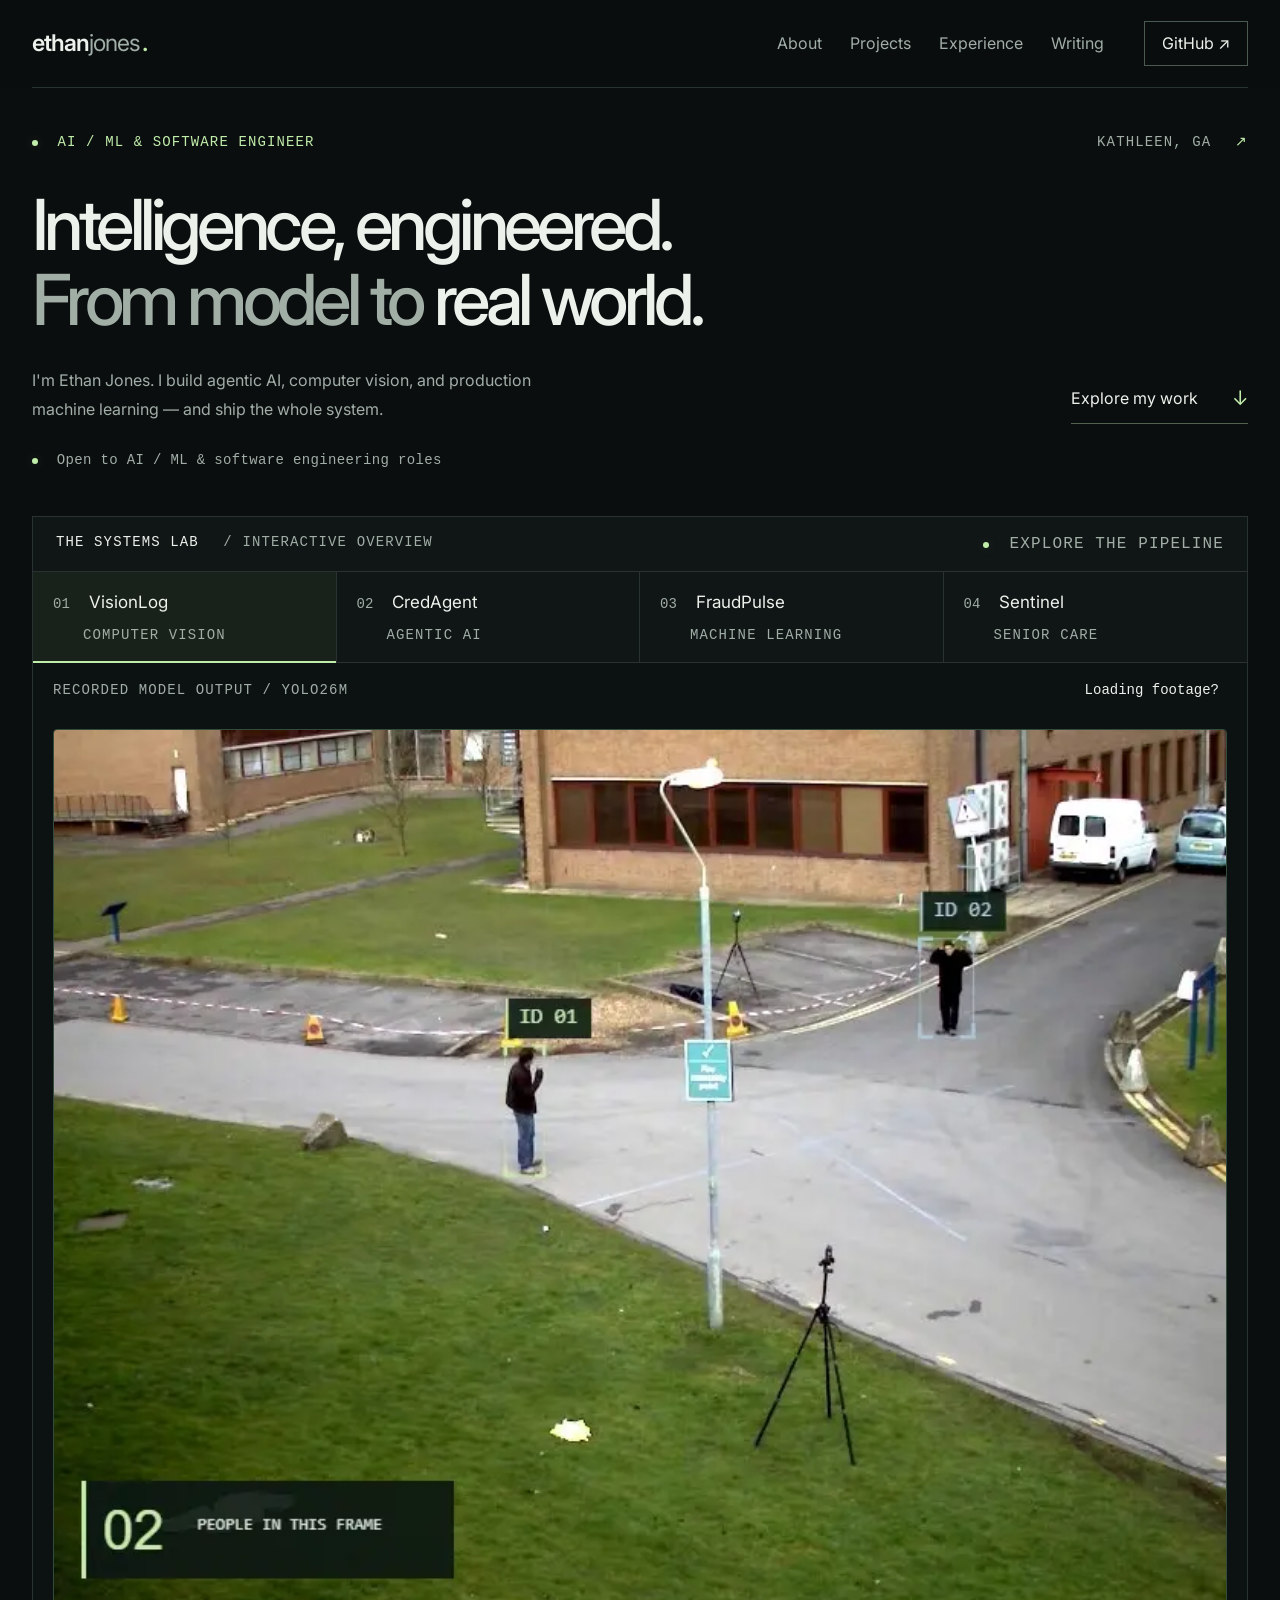
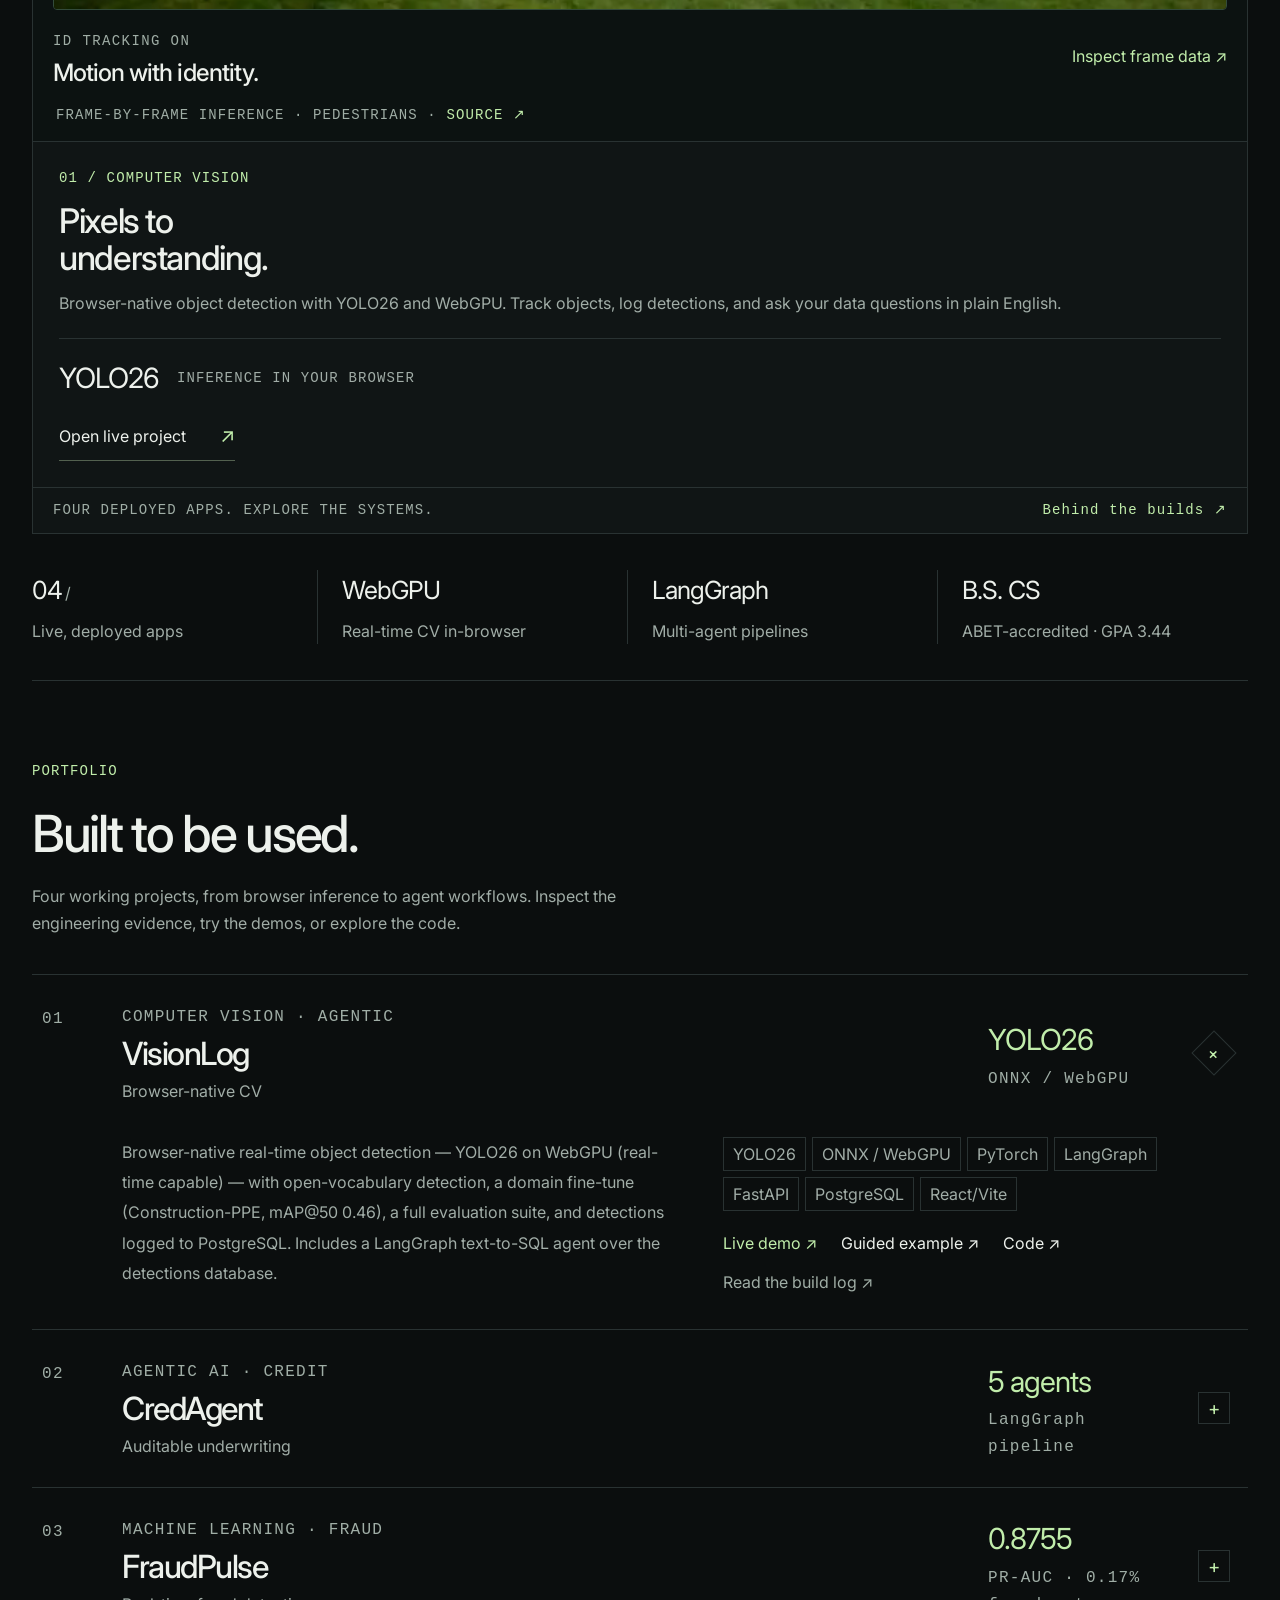
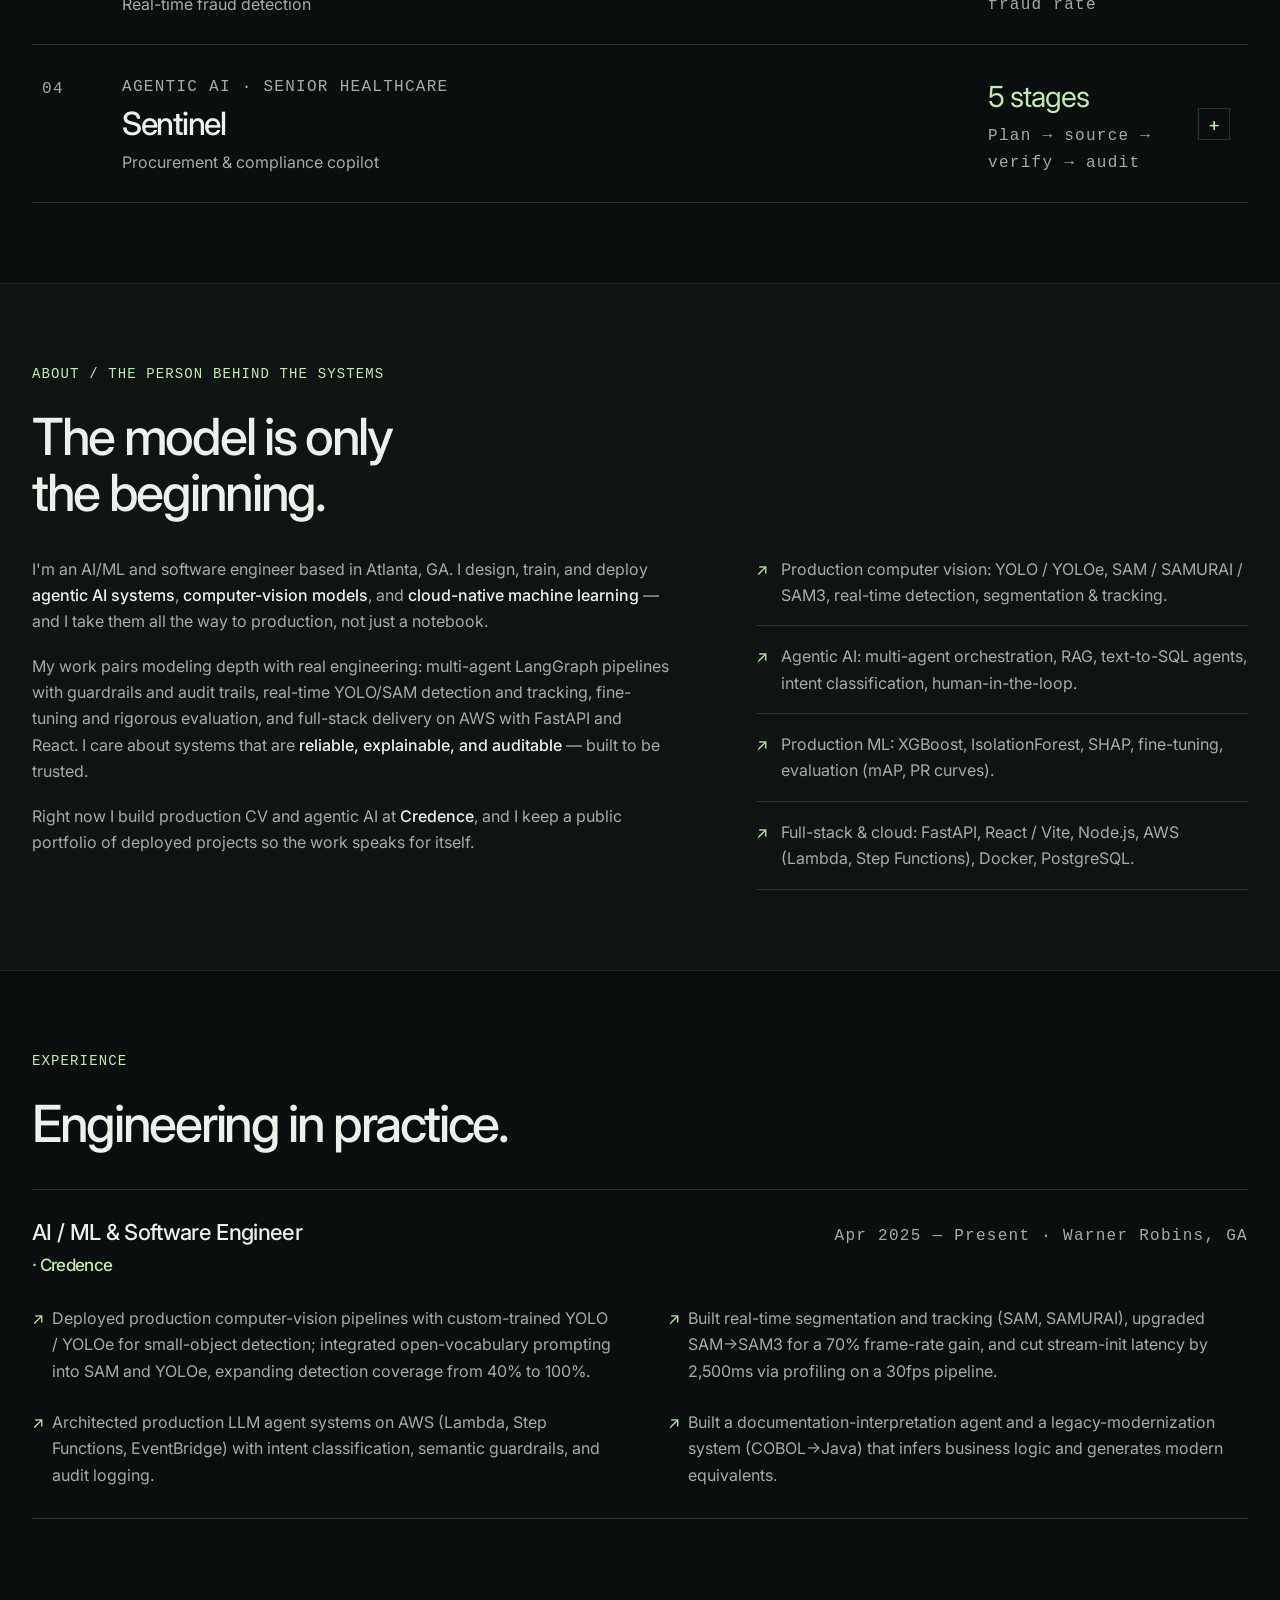
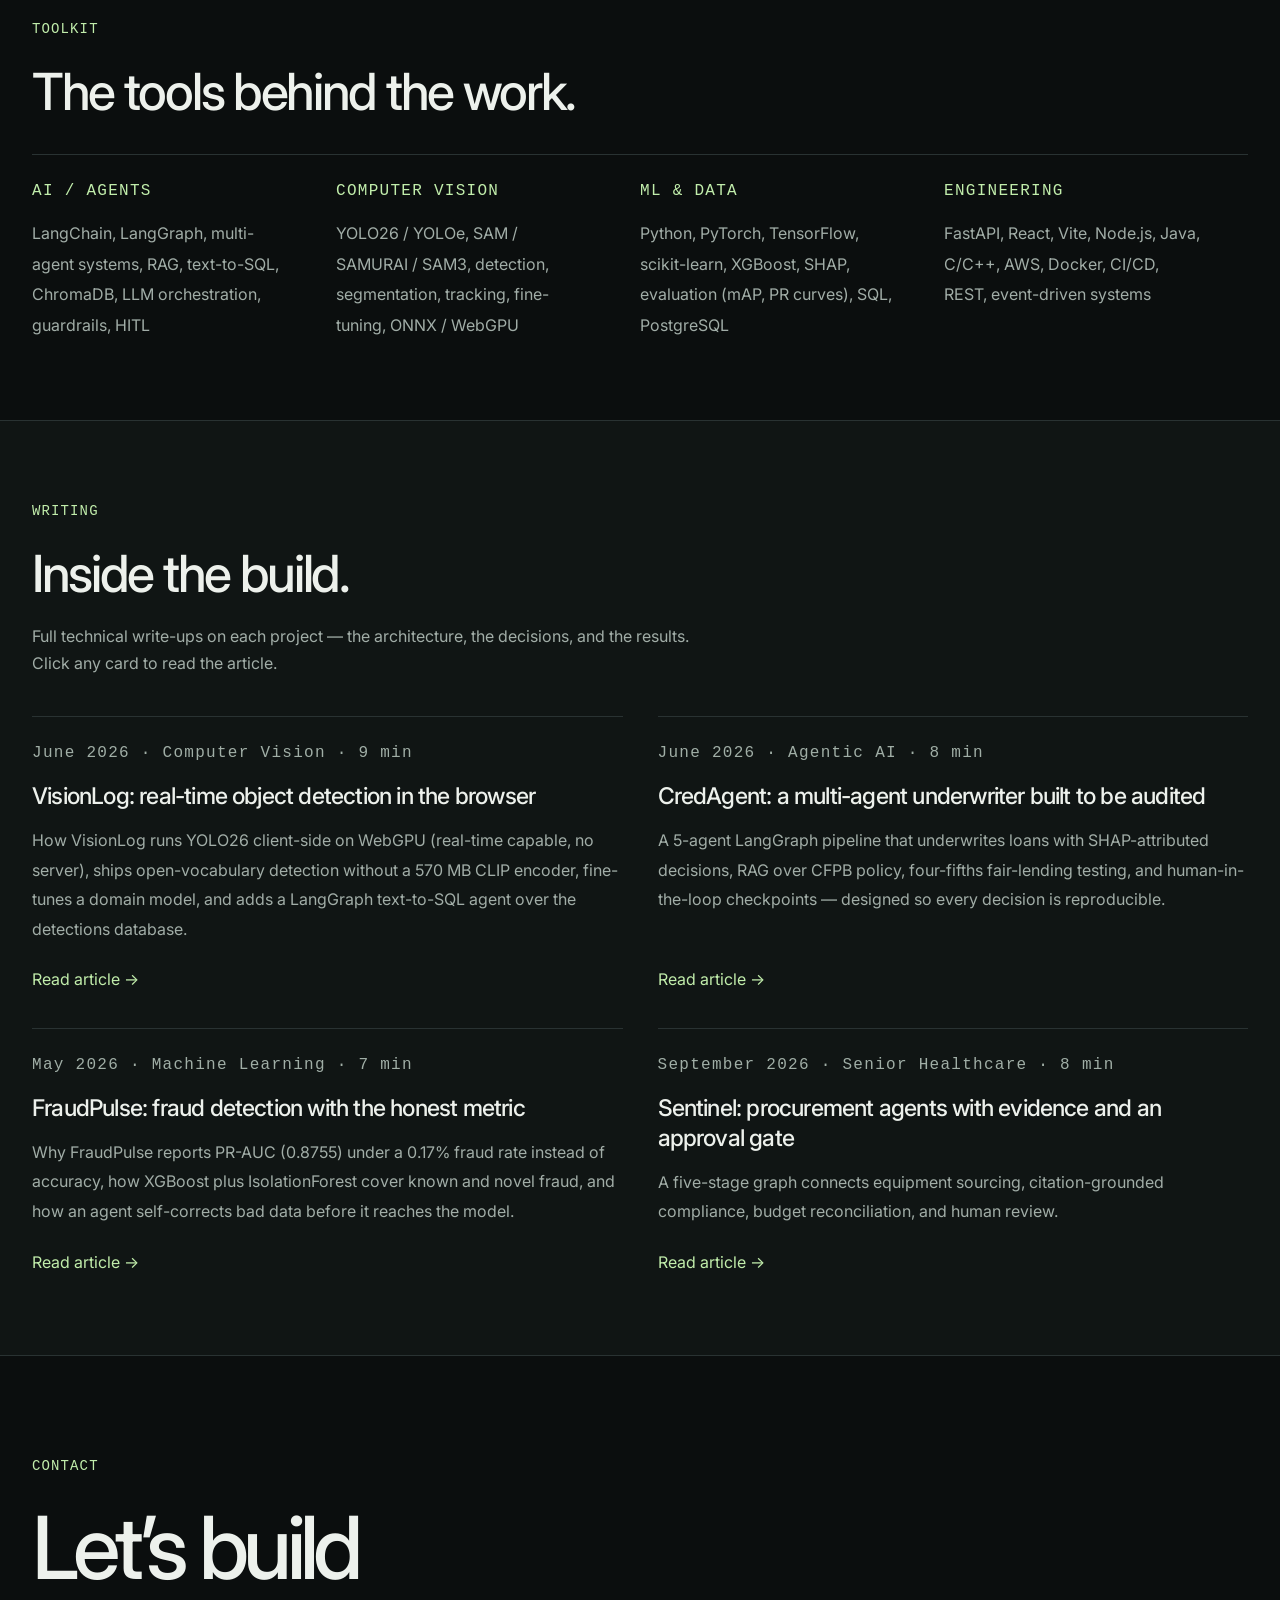
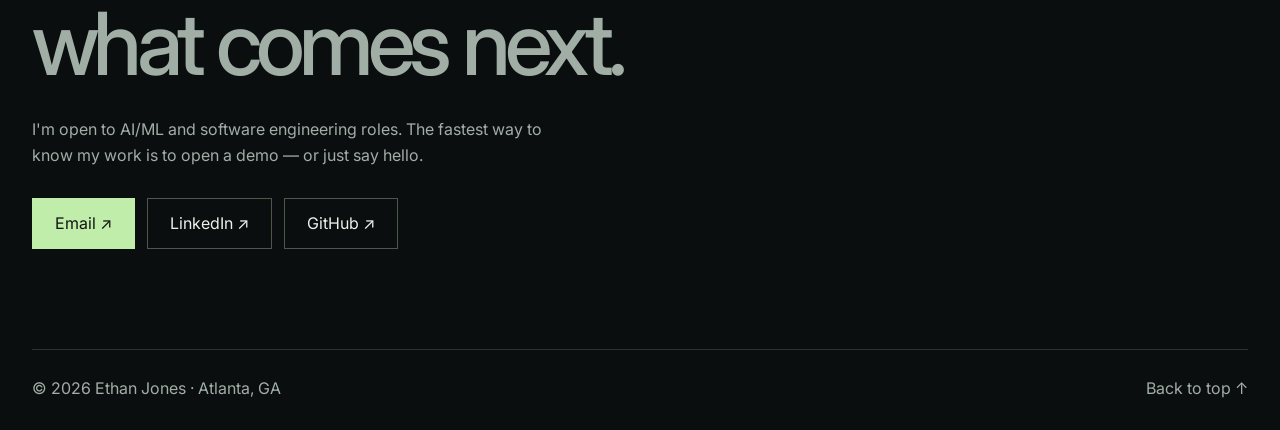
==== commit 7ee15773: "Make portfolio engineering evidence directly inspectable" ====
--- a/index.html
+++ b/index.html
@@ -49,7 +49,7 @@
 <main id="main">
 <header class="hero" id="top">
   <div class="wrap">
-    <div class="hero-topline"><span class="eyebrow"><i></i> AI / ML &amp; SOFTWARE ENGINEER</span><span class="location">ATLANTA, GA <span aria-hidden="true">↗</span></span></div>
+    <div class="hero-topline"><span class="eyebrow"><i></i> AI / ML &amp; SOFTWARE ENGINEER</span><span class="location">KATHLEEN, GA <span aria-hidden="true">↗</span></span></div>
     <h1>Intelligence, engineered.<br><span>From model to <em>real world.</em></span></h1>
     <div class="hero-bottom"><p>I'm Ethan Jones. I build agentic AI, computer vision, and production machine learning — and ship the whole system.</p><a class="text-link" href="#projects">Explore my work <span aria-hidden="true">↓</span></a></div>
     <div class="hero-status"><span class="status-dot"></span> Open to AI / ML &amp; software engineering roles</div>
@@ -103,7 +103,7 @@
   <div class="wrap">
     <span class="kicker">Portfolio</span>
     <h2 class="h2">Built to be used.</h2>
-    <p class="lead">Four deployed systems. Explore the architecture, try the demos, or go straight to the code.</p>
+    <p class="lead">Four working projects, from browser inference to agent workflows. <a href="demos/engineering-evidence.html">Inspect the engineering evidence</a>, try the demos, or explore the code.</p>
     <div class="proj-grid">
 
       <details class="project-row" open><summary><span class="project-number">01</span><div class="project-title"><span class="ptag">Computer Vision · Agentic</span><h3>VisionLog</h3><span class="project-subtitle">Browser-native CV</span></div><div class="project-metric"><strong>YOLO26</strong><span>ONNX / WebGPU</span></div><span class="expand-icon" aria-hidden="true">+</span></summary><div class="project-body"><p>Browser-native real-time object detection — YOLO26 on WebGPU (real-time capable) — with open-vocabulary detection, a domain fine-tune (Construction-PPE, mAP@50 0.46), a full evaluation suite, and detections logged to PostgreSQL. Includes a LangGraph text-to-SQL agent over the detections database.</p><div><div class="tech"><span>YOLO26</span><span>ONNX / WebGPU</span><span>PyTorch</span><span>LangGraph</span><span>FastAPI</span><span>PostgreSQL</span><span>React/Vite</span></div><div class="card-links">
@@ -112,7 +112,7 @@
           <a href="https://github.com/EthanJGithub/VisionLog" target="_blank" rel="noopener">Code ↗</a>
         </div><a class="project-article" href="articles/visionlog.html">Read the build log ↗</a></div></div></details>
 
-      <details class="project-row"><summary><span class="project-number">02</span><div class="project-title"><span class="ptag">Agentic AI · Credit</span><h3>CredAgent</h3><span class="project-subtitle">Auditable underwriting</span></div><div class="project-metric"><strong>5 agents</strong><span>LangGraph pipeline</span></div><span class="expand-icon" aria-hidden="true">+</span></summary><div class="project-body"><p>A 5-agent LangGraph pipeline that underwrites consumer loans end to end — Ingestion → Risk Scoring → Policy Compliance → Decision → Audit — with human-in-the-loop checkpoints, RAG over policy, a persisted audit trail, and an XGBoost risk model (ROC-AUC 0.7459) attributed with SHAP.</p><div><div class="tech"><span>LangGraph</span><span>RAG</span><span>ChromaDB</span><span>XGBoost</span><span>SHAP</span><span>FastAPI</span><span>React/Vite</span></div><div class="card-links">
+      <details class="project-row"><summary><span class="project-number">02</span><div class="project-title"><span class="ptag">Agentic AI · Credit</span><h3>CredAgent</h3><span class="project-subtitle">Auditable underwriting</span></div><div class="project-metric"><strong>5 agents</strong><span>LangGraph pipeline</span></div><span class="expand-icon" aria-hidden="true">+</span></summary><div class="project-body"><p>A five-stage LangGraph prototype for loan decision support — Ingestion → Risk Scoring → Policy Compliance → Decision → Audit — with human-in-the-loop checkpoints, RAG over policy, a persisted audit trail, and an XGBoost risk model explained with SHAP. Separate-test ROC-AUC: 0.7803 with full history and 0.7459 with actual form inputs.</p><div><div class="tech"><span>LangGraph</span><span>RAG</span><span>ChromaDB</span><span>XGBoost</span><span>SHAP</span><span>FastAPI</span><span>React/Vite</span></div><div class="card-links">
           <a class="demo" href="demos/credagent.html">Explore example ↗</a>
           <a href="demos/credagent.html">Guided example ↗</a>
           <a href="https://github.com/EthanJGithub/CredAgent" target="_blank" rel="noopener">Code ↗</a>
